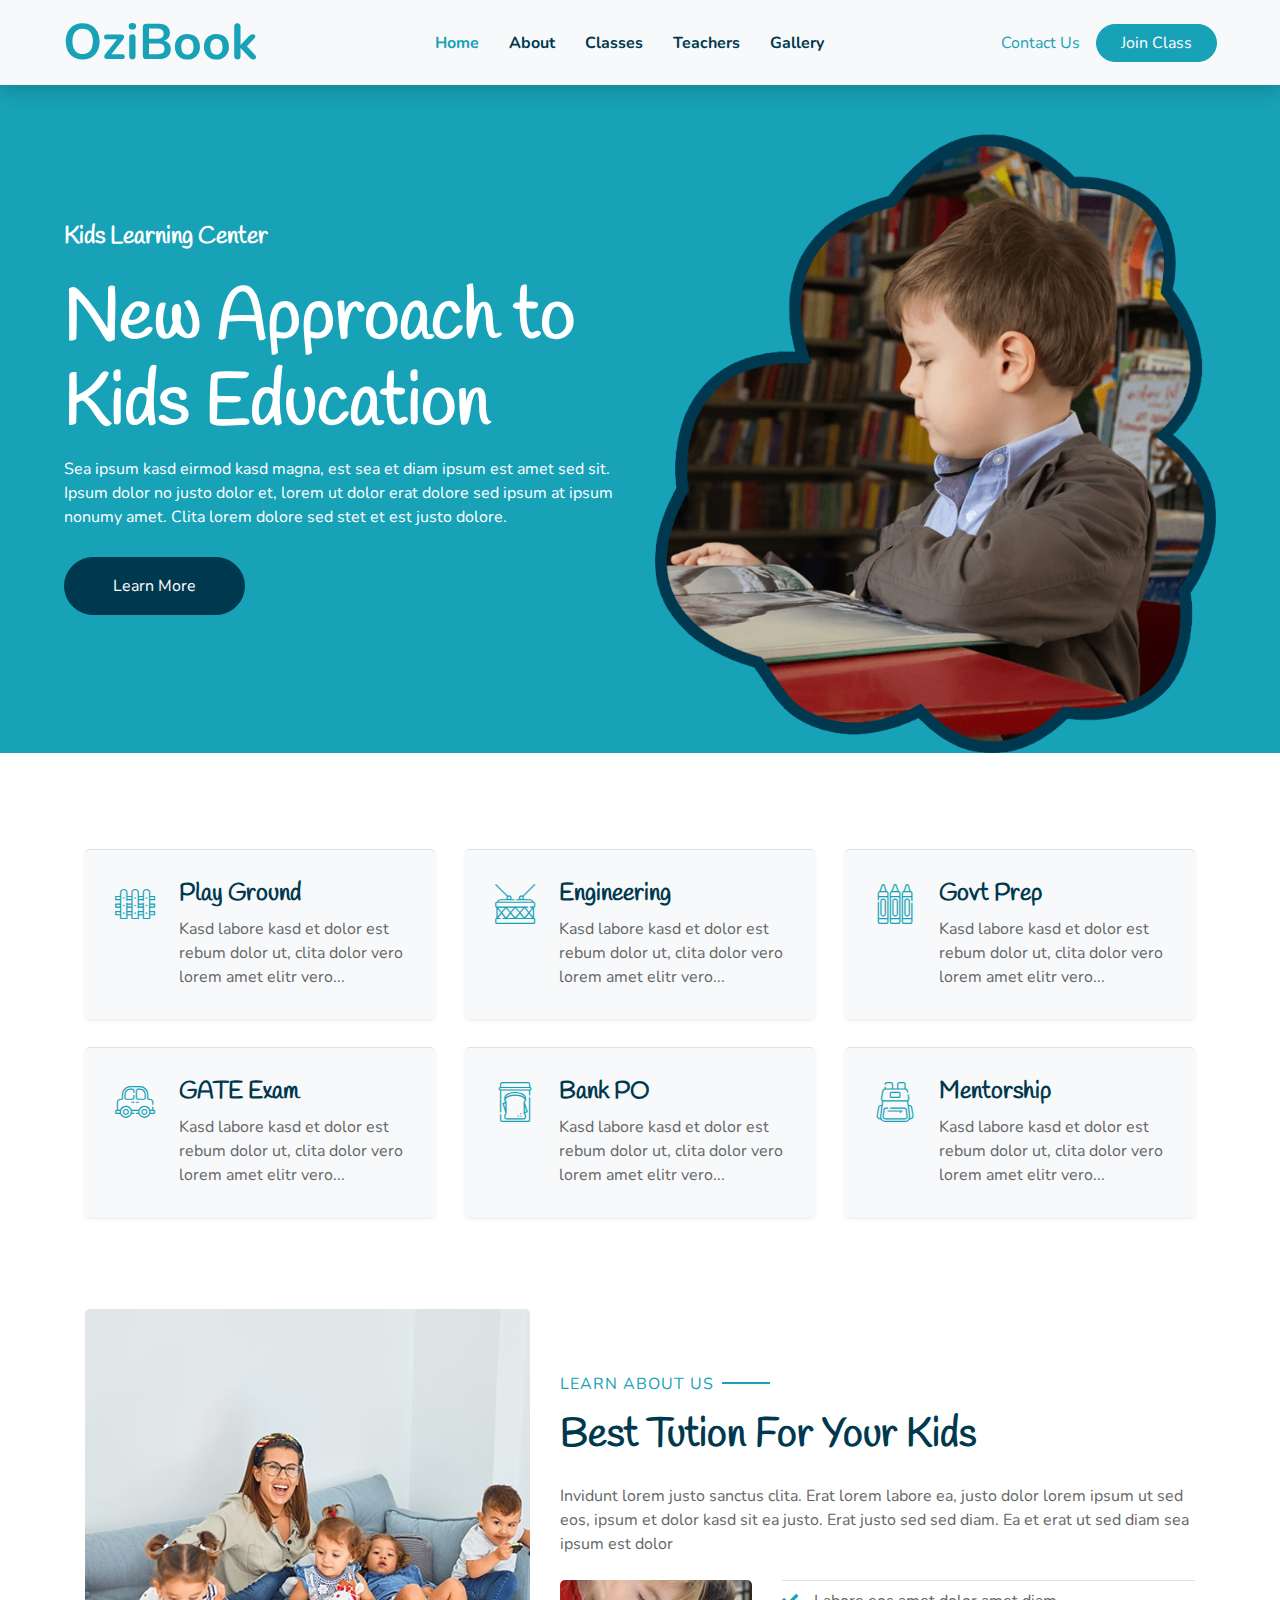
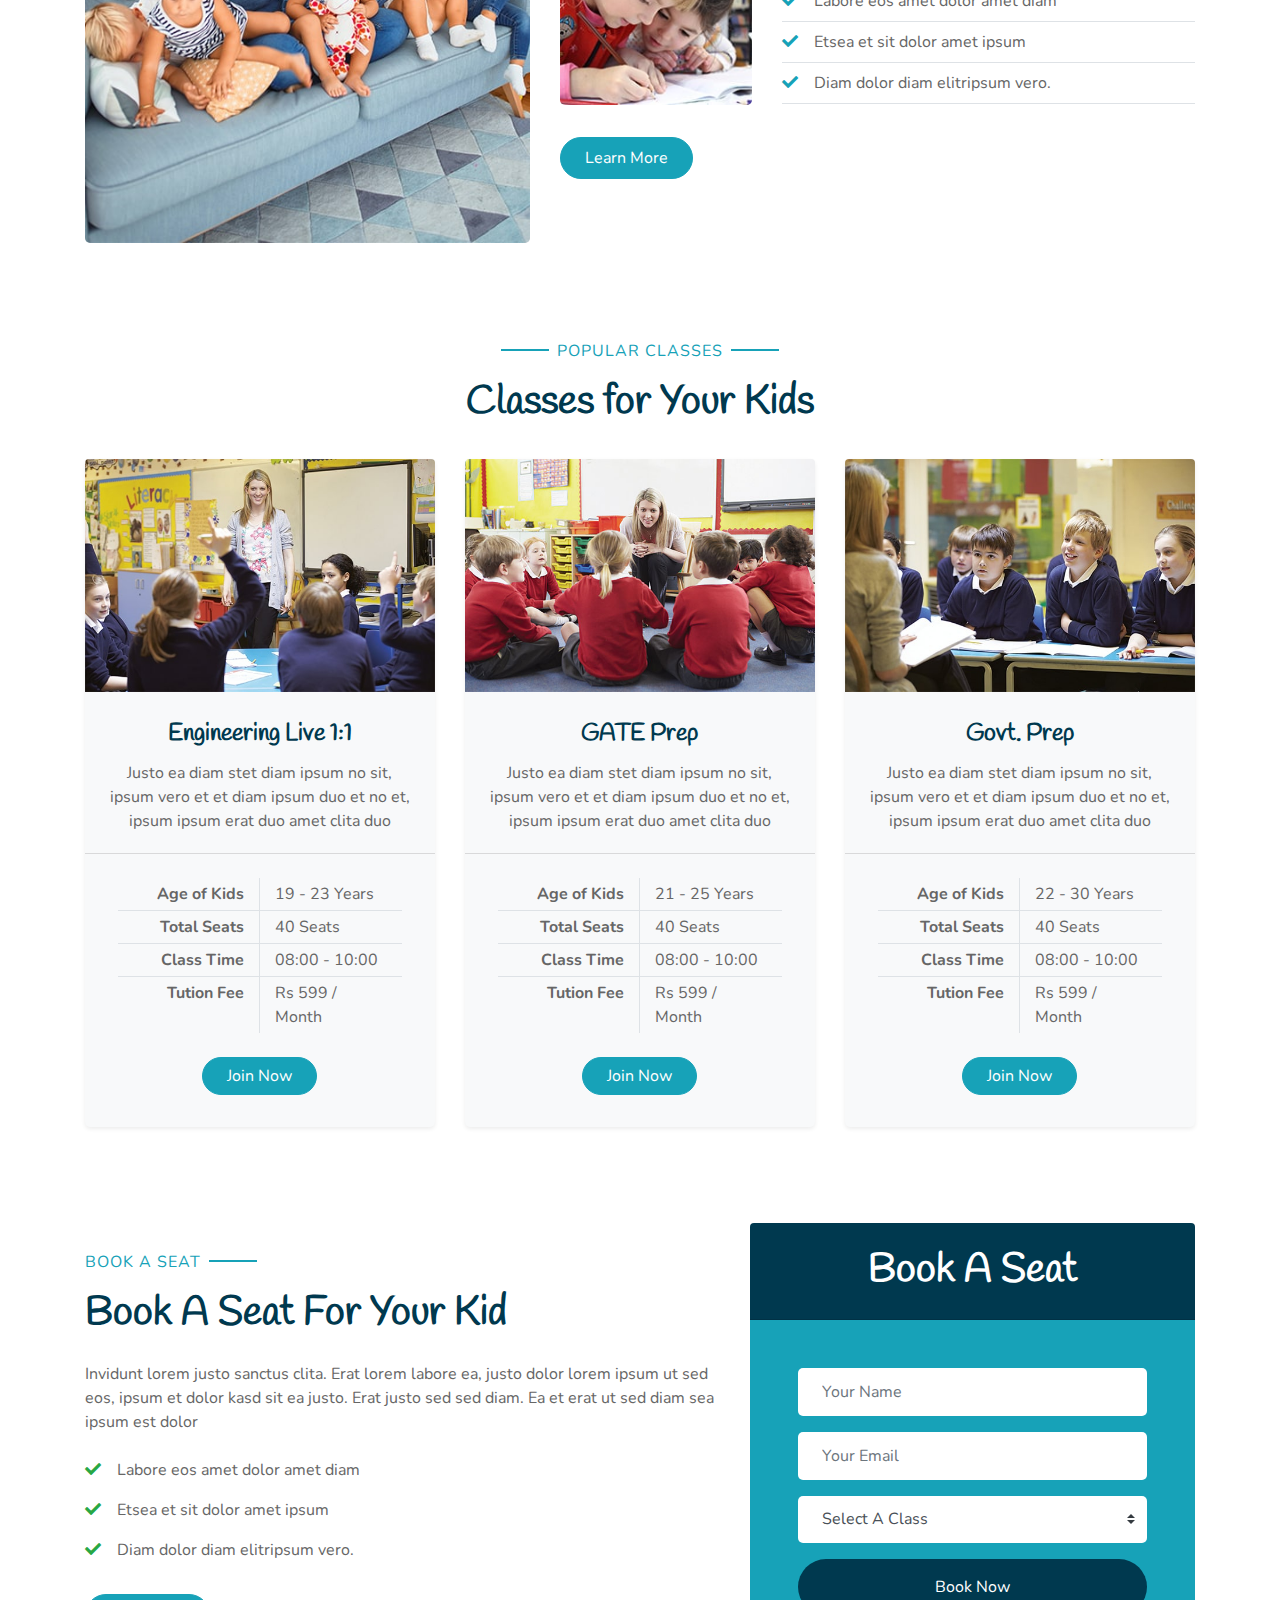
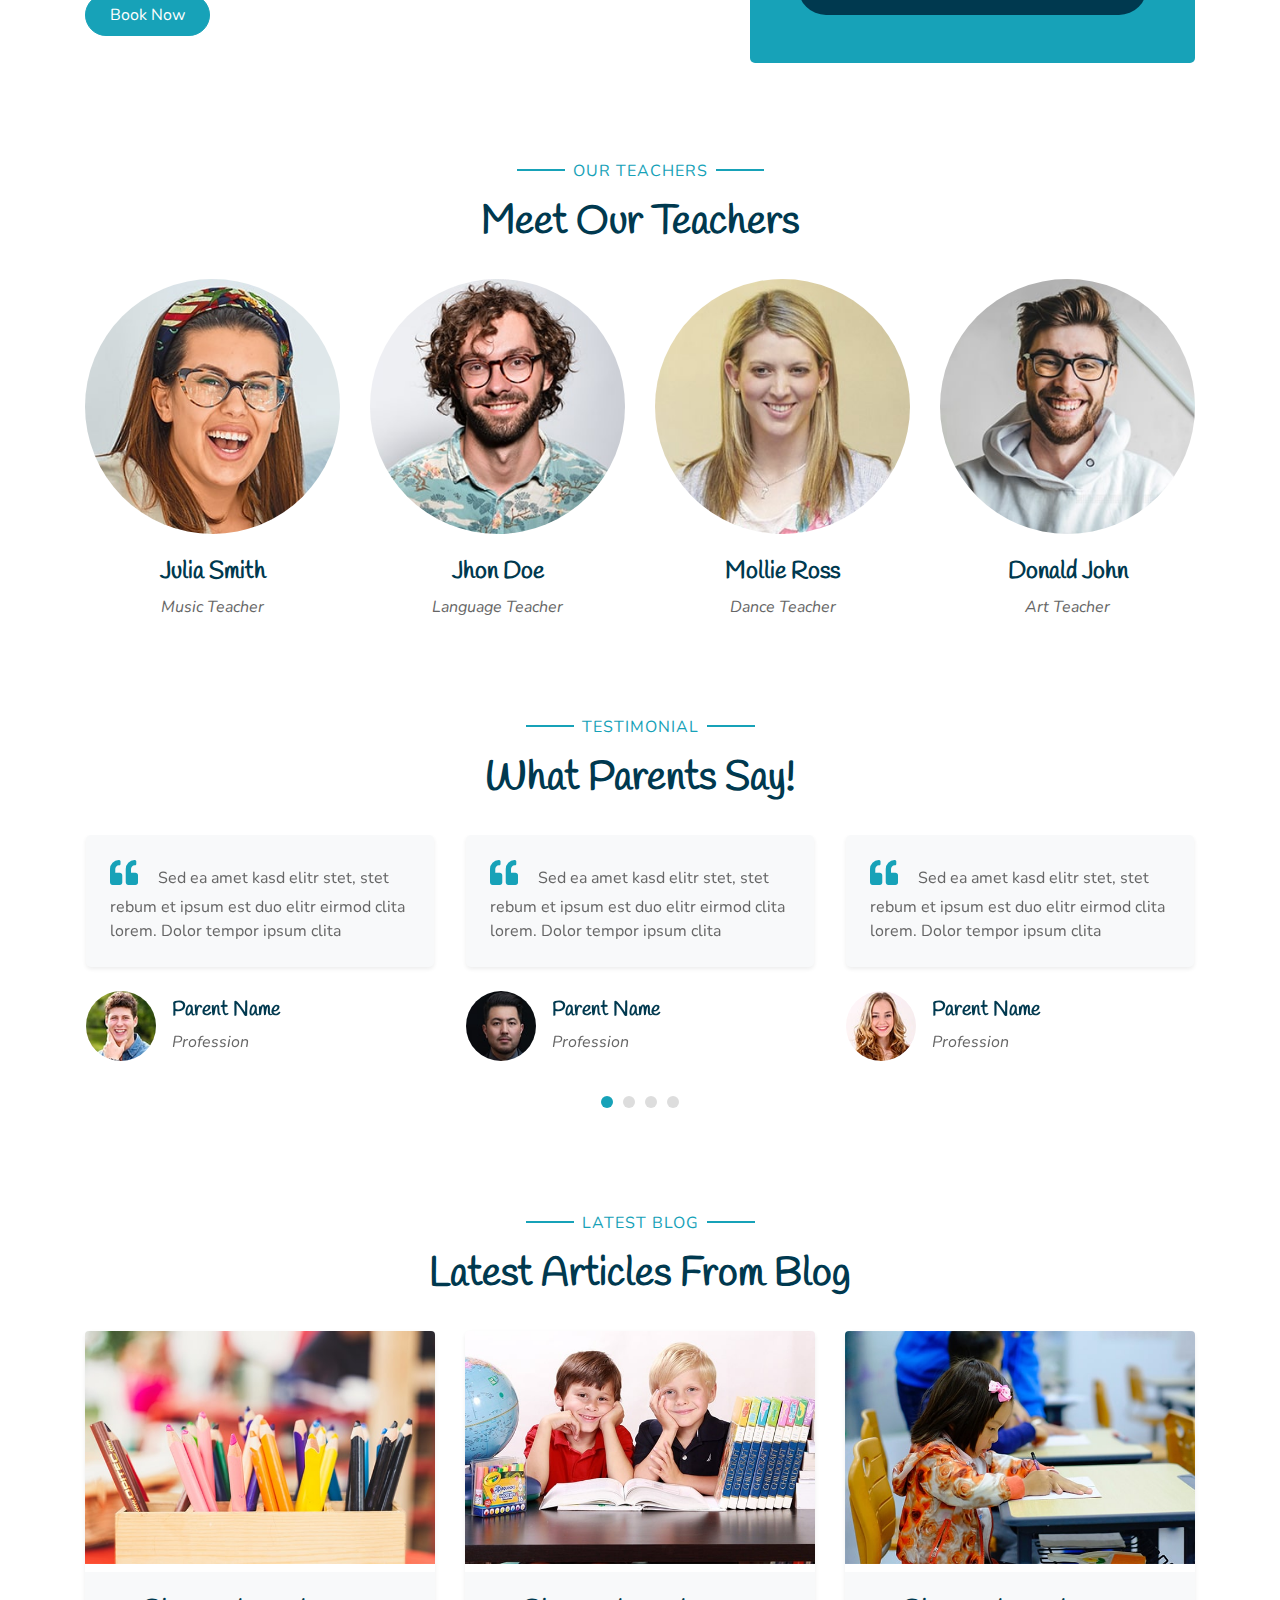
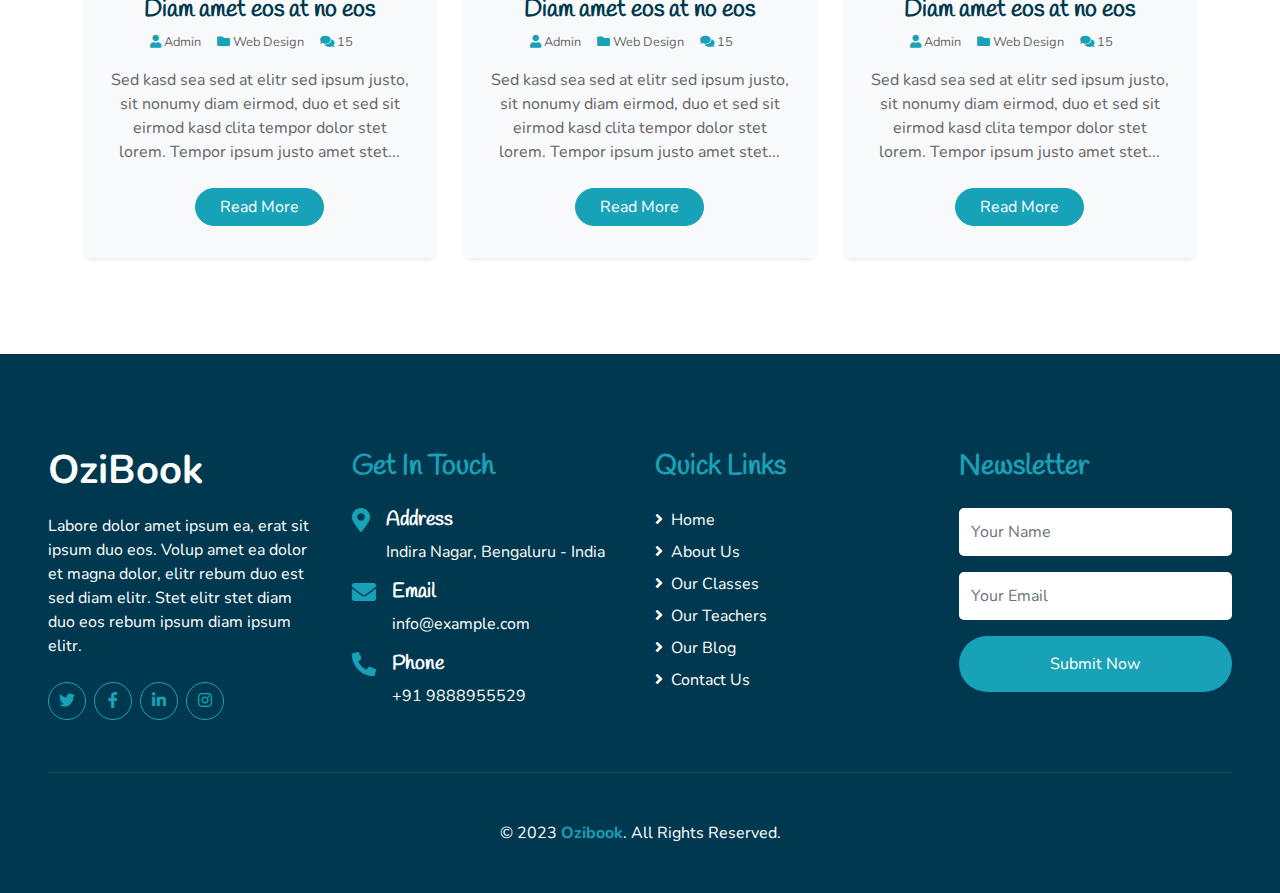
==== index.html @ c16956a4 "Initial commit" ====
<!DOCTYPE html>
<html lang="en">

<head>
    <meta charset="utf-8">
    <title>OziBook - Live 1:1 Classes</title>
    <meta content="width=device-width, initial-scale=1.0" name="viewport">
    <meta content="Free HTML Templates" name="keywords">
    <meta content="Free HTML Templates" name="description">

    <!-- Favicon -->
    <link href="img/favicon.ico" rel="icon">

    <!-- Google Web Fonts -->
    <link rel="preconnect" href="https://fonts.gstatic.com">
    <link href="https://fonts.googleapis.com/css2?family=Handlee&family=Nunito&display=swap" rel="stylesheet">

    <!-- Font Awesome -->
    <link href="https://cdnjs.cloudflare.com/ajax/libs/font-awesome/5.10.0/css/all.min.css" rel="stylesheet">

    <!-- Flaticon Font -->
    <link href="lib/flaticon/font/flaticon.css" rel="stylesheet">

    <!-- Libraries Stylesheet -->
    <link href="lib/owlcarousel/assets/owl.carousel.min.css" rel="stylesheet">
    <link href="lib/lightbox/css/lightbox.min.css" rel="stylesheet">

    <!-- Customized Bootstrap Stylesheet -->
    <link href="css/style.css" rel="stylesheet">
</head>

<body>
    <!-- Navbar Start -->
    <div class="container-fluid bg-light position-relative shadow">
        <nav class="navbar navbar-expand-lg bg-light navbar-light py-3 py-lg-0 px-0 px-lg-5">
            <a href="" class="navbar-brand font-weight-bold text-secondary" style="font-size: 50px;">
                <!-- <i class="flaticon-043-teddy-bear"></i> -->
                <span class="text-primary">OziBook</span>
            </a>
            <button type="button" class="navbar-toggler" data-toggle="collapse" data-target="#navbarCollapse">
                <span class="navbar-toggler-icon"></span>
            </button>
            <div class="collapse navbar-collapse justify-content-between" id="navbarCollapse">
                <div class="navbar-nav font-weight-bold mx-auto py-0">
                    <a href="index.html" class="nav-item nav-link active">Home</a>
                    <a href="about.html" class="nav-item nav-link">About</a>
                    <a href="class.html" class="nav-item nav-link">Classes</a>
                    <a href="team.html" class="nav-item nav-link">Teachers</a>
                    <a href="gallery.html" class="nav-item nav-link">Gallery</a>
                    <!-- <div class="nav-item dropdown">
                        <a href="#" class="nav-link dropdown-toggle" data-toggle="dropdown">Pages</a>
                        <div class="dropdown-menu rounded-0 m-0">
                            <a href="blog.html" class="dropdown-item">Blog Grid</a>
                            <a href="single.html" class="dropdown-item">Blog Detail</a>
                        </div> -->
                    </div>
                    <a href="contact.html" class="nav-item nav-link">Contact Us</a>
                </div>
                <a href="" class="btn btn-primary px-4">Join Class</a>
            </div>
        </nav>
    </div>
    <!-- Navbar End -->


    <!-- Header Start -->
    <div class="container-fluid bg-primary px-0 px-md-5 mb-5">
        <div class="row align-items-center px-3">
            <div class="col-lg-6 text-center text-lg-left">
                <h4 class="text-white mb-4 mt-5 mt-lg-0">Kids Learning Center</h4>
                <h1 class="display-3 font-weight-bold text-white">New Approach to Kids Education</h1>
                <p class="text-white mb-4">Sea ipsum kasd eirmod kasd magna, est sea et diam ipsum est amet sed sit.
                    Ipsum dolor no justo dolor et, lorem ut dolor erat dolore sed ipsum at ipsum nonumy amet. Clita
                    lorem dolore sed stet et est justo dolore.</p>
                <a href="" class="btn btn-secondary mt-1 py-3 px-5">Learn More</a>
            </div>
            <div class="col-lg-6 text-center text-lg-right">
                <img class="img-fluid mt-5" src="img/header.png" alt="">
            </div>
        </div>
    </div>
    <!-- Header End -->


    <!-- Facilities Start -->
    <div class="container-fluid pt-5">
        <div class="container pb-3">
            <div class="row">
                <div class="col-lg-4 col-md-6 pb-1">
                    <div class="d-flex bg-light shadow-sm border-top rounded mb-4" style="padding: 30px;">
                        <i class="flaticon-050-fence h1 font-weight-normal text-primary mb-3"></i>
                        <div class="pl-4">
                            <h4>Play Ground</h4>
                            <p class="m-0">Kasd labore kasd et dolor est rebum dolor ut, clita dolor vero lorem amet elitr vero...</p>
                        </div>
                    </div>
                </div>
                <div class="col-lg-4 col-md-6 pb-1">
                    <div class="d-flex bg-light shadow-sm border-top rounded mb-4" style="padding: 30px;">
                        <i class="flaticon-022-drum h1 font-weight-normal text-primary mb-3"></i>
                        <div class="pl-4">
                            <h4>Engineering</h4>
                            <p class="m-0">Kasd labore kasd et dolor est rebum dolor ut, clita dolor vero lorem amet elitr vero...</p>
                        </div>
                    </div>
                </div>
                <div class="col-lg-4 col-md-6 pb-1">
                    <div class="d-flex bg-light shadow-sm border-top rounded mb-4" style="padding: 30px;">
                        <i class="flaticon-030-crayons h1 font-weight-normal text-primary mb-3"></i>
                        <div class="pl-4">
                            <h4>Govt Prep</h4>
                            <p class="m-0">Kasd labore kasd et dolor est rebum dolor ut, clita dolor vero lorem amet elitr vero...</p>
                        </div>
                    </div>
                </div>
                <div class="col-lg-4 col-md-6 pb-1">
                    <div class="d-flex bg-light shadow-sm border-top rounded mb-4" style="padding: 30px;">
                        <i class="flaticon-017-toy-car h1 font-weight-normal text-primary mb-3"></i>
                        <div class="pl-4">
                            <h4>GATE Exam</h4>
                            <p class="m-0">Kasd labore kasd et dolor est rebum dolor ut, clita dolor vero lorem amet elitr vero...</p>
                        </div>
                    </div>
                </div>
                <div class="col-lg-4 col-md-6 pb-1">
                    <div class="d-flex bg-light shadow-sm border-top rounded mb-4" style="padding: 30px;">
                        <i class="flaticon-025-sandwich h1 font-weight-normal text-primary mb-3"></i>
                        <div class="pl-4">
                            <h4>Bank PO </h4>
                            <p class="m-0">Kasd labore kasd et dolor est rebum dolor ut, clita dolor vero lorem amet elitr vero...</p>
                        </div>
                    </div>
                </div>
                <div class="col-lg-4 col-md-6 pb-1">
                    <div class="d-flex bg-light shadow-sm border-top rounded mb-4" style="padding: 30px;">
                        <i class="flaticon-047-backpack h1 font-weight-normal text-primary mb-3"></i>
                        <div class="pl-4">
                            <h4>Mentorship</h4>
                            <p class="m-0">Kasd labore kasd et dolor est rebum dolor ut, clita dolor vero lorem amet elitr vero...</p>
                        </div>
                    </div>
                </div>
            </div>
        </div>
    </div>
    <!-- Facilities Start -->


    <!-- About Start -->
    <div class="container-fluid py-5">
        <div class="container">
            <div class="row align-items-center">
                <div class="col-lg-5">
                    <img class="img-fluid rounded mb-5 mb-lg-0" src="img/about-1.jpg" alt="">
                </div>
                <div class="col-lg-7">
                    <p class="section-title pr-5"><span class="pr-2">Learn About Us</span></p>
                    <h1 class="mb-4">Best Tution For Your Kids</h1>
                    <p>Invidunt lorem justo sanctus clita. Erat lorem labore ea, justo dolor lorem ipsum ut sed eos,
                        ipsum et dolor kasd sit ea justo. Erat justo sed sed diam. Ea et erat ut sed diam sea ipsum est
                        dolor</p>
                    <div class="row pt-2 pb-4">
                        <div class="col-6 col-md-4">
                            <img class="img-fluid rounded" src="img/about-2.jpg" alt="">
                        </div>
                        <div class="col-6 col-md-8">
                            <ul class="list-inline m-0">
                                <li class="py-2 border-top border-bottom"><i class="fa fa-check text-primary mr-3"></i>Labore eos amet dolor amet diam</li>
                                <li class="py-2 border-bottom"><i class="fa fa-check text-primary mr-3"></i>Etsea et sit dolor amet ipsum</li>
                                <li class="py-2 border-bottom"><i class="fa fa-check text-primary mr-3"></i>Diam dolor diam elitripsum vero.</li>
                            </ul>
                        </div>
                    </div>
                    <a href="" class="btn btn-primary mt-2 py-2 px-4">Learn More</a>
                </div>
            </div>
        </div>
    </div>
    <!-- About End -->


    <!-- Class Start -->
    <div class="container-fluid pt-5">
        <div class="container">
            <div class="text-center pb-2">
                <p class="section-title px-5"><span class="px-2">Popular Classes</span></p>
                <h1 class="mb-4">Classes for Your Kids</h1>
            </div>
            <div class="row">
                <div class="col-lg-4 mb-5">
                    <div class="card border-0 bg-light shadow-sm pb-2">
                        <img class="card-img-top mb-2" src="img/class-1.jpg" alt="">
                        <div class="card-body text-center">
                            <h4 class="card-title">Engineering Live 1:1</h4>
                            <p class="card-text">Justo ea diam stet diam ipsum no sit, ipsum vero et et diam ipsum duo et no et, ipsum ipsum erat duo amet clita duo</p>
                        </div>
                        <div class="card-footer bg-transparent py-4 px-5">
                            <div class="row border-bottom">
                                <div class="col-6 py-1 text-right border-right"><strong>Age of Kids</strong></div>
                                <div class="col-6 py-1">19 - 23 Years</div>
                            </div>
                            <div class="row border-bottom">
                                <div class="col-6 py-1 text-right border-right"><strong>Total Seats</strong></div>
                                <div class="col-6 py-1">40 Seats</div>
                            </div>
                            <div class="row border-bottom">
                                <div class="col-6 py-1 text-right border-right"><strong>Class Time</strong></div>
                                <div class="col-6 py-1">08:00 - 10:00</div>
                            </div>
                            <div class="row">
                                <div class="col-6 py-1 text-right border-right"><strong>Tution Fee</strong></div>
                                <div class="col-6 py-1">Rs 599 / Month</div>
                            </div>
                        </div>
                        <a href="" class="btn btn-primary px-4 mx-auto mb-4">Join Now</a>
                    </div>
                </div>
                <div class="col-lg-4 mb-5">
                    <div class="card border-0 bg-light shadow-sm pb-2">
                        <img class="card-img-top mb-2" src="img/class-2.jpg" alt="">
                        <div class="card-body text-center">
                            <h4 class="card-title">GATE Prep</h4>
                            <p class="card-text">Justo ea diam stet diam ipsum no sit, ipsum vero et et diam ipsum duo et no et, ipsum ipsum erat duo amet clita duo</p>
                        </div>
                        <div class="card-footer bg-transparent py-4 px-5">
                            <div class="row border-bottom">
                                <div class="col-6 py-1 text-right border-right"><strong>Age of Kids</strong></div>
                                <div class="col-6 py-1">21 - 25 Years</div>
                            </div>
                            <div class="row border-bottom">
                                <div class="col-6 py-1 text-right border-right"><strong>Total Seats</strong></div>
                                <div class="col-6 py-1">40 Seats</div>
                            </div>
                            <div class="row border-bottom">
                                <div class="col-6 py-1 text-right border-right"><strong>Class Time</strong></div>
                                <div class="col-6 py-1">08:00 - 10:00</div>
                            </div>
                            <div class="row">
                                <div class="col-6 py-1 text-right border-right"><strong>Tution Fee</strong></div>
                                <div class="col-6 py-1">Rs 599 / Month</div>
                            </div>
                        </div>
                        <a href="" class="btn btn-primary px-4 mx-auto mb-4">Join Now</a>
                    </div>
                </div>
                <div class="col-lg-4 mb-5">
                    <div class="card border-0 bg-light shadow-sm pb-2">
                        <img class="card-img-top mb-2" src="img/class-3.jpg" alt="">
                        <div class="card-body text-center">
                            <h4 class="card-title">Govt. Prep</h4>
                            <p class="card-text">Justo ea diam stet diam ipsum no sit, ipsum vero et et diam ipsum duo et no et, ipsum ipsum erat duo amet clita duo</p>
                        </div>
                        <div class="card-footer bg-transparent py-4 px-5">
                            <div class="row border-bottom">
                                <div class="col-6 py-1 text-right border-right"><strong>Age of Kids</strong></div>
                                <div class="col-6 py-1">22 - 30 Years</div>
                            </div>
                            <div class="row border-bottom">
                                <div class="col-6 py-1 text-right border-right"><strong>Total Seats</strong></div>
                                <div class="col-6 py-1">40 Seats</div>
                            </div>
                            <div class="row border-bottom">
                                <div class="col-6 py-1 text-right border-right"><strong>Class Time</strong></div>
                                <div class="col-6 py-1">08:00 - 10:00</div>
                            </div>
                            <div class="row">
                                <div class="col-6 py-1 text-right border-right"><strong>Tution Fee</strong></div>
                                <div class="col-6 py-1">Rs 599 / Month</div>
                            </div>
                        </div>
                        <a href="" class="btn btn-primary px-4 mx-auto mb-4">Join Now</a>
                    </div>
                </div>
            </div>
        </div>
    </div>
    <!-- Class End -->


    <!-- Registration Start -->
    <div class="container-fluid py-5">
        <div class="container">
            <div class="row align-items-center">
                <div class="col-lg-7 mb-5 mb-lg-0">
                    <p class="section-title pr-5"><span class="pr-2">Book A Seat</span></p>
                    <h1 class="mb-4">Book A Seat For Your Kid</h1>
                    <p>Invidunt lorem justo sanctus clita. Erat lorem labore ea, justo dolor lorem ipsum ut sed eos,
                        ipsum et dolor kasd sit ea justo. Erat justo sed sed diam. Ea et erat ut sed diam sea ipsum est
                        dolor</p>
                    <ul class="list-inline m-0">
                        <li class="py-2"><i class="fa fa-check text-success mr-3"></i>Labore eos amet dolor amet diam</li>
                        <li class="py-2"><i class="fa fa-check text-success mr-3"></i>Etsea et sit dolor amet ipsum</li>
                        <li class="py-2"><i class="fa fa-check text-success mr-3"></i>Diam dolor diam elitripsum vero.</li>
                    </ul>
                    <a href="" class="btn btn-primary mt-4 py-2 px-4">Book Now</a>
                </div>
                <div class="col-lg-5">
                    <div class="card border-0">
                        <div class="card-header bg-secondary text-center p-4">
                            <h1 class="text-white m-0">Book A Seat</h1>
                        </div>
                        <div class="card-body rounded-bottom bg-primary p-5">
                            <form>
                                <div class="form-group">
                                    <input type="text" class="form-control border-0 p-4" placeholder="Your Name" required="required" />
                                </div>
                                <div class="form-group">
                                    <input type="email" class="form-control border-0 p-4" placeholder="Your Email" required="required" />
                                </div>
                                <div class="form-group">
                                    <select class="custom-select border-0 px-4" style="height: 47px;">
                                        <option selected>Select A Class</option>
                                        <option value="1">Class 1</option>
                                        <option value="2">Class 1</option>
                                        <option value="3">Class 1</option>
                                    </select>
                                </div>
                                <div>
                                    <button class="btn btn-secondary btn-block border-0 py-3" type="submit">Book Now</button>
                                </div>
                            </form>
                        </div>
                    </div>
                </div>
            </div>
        </div>
    </div>
    <!-- Registration End -->


    <!-- Team Start -->
    <div class="container-fluid pt-5">
        <div class="container">
            <div class="text-center pb-2">
                <p class="section-title px-5"><span class="px-2">Our Teachers</span></p>
                <h1 class="mb-4">Meet Our Teachers</h1>
            </div>
            <div class="row">
                <div class="col-md-6 col-lg-3 text-center team mb-5">
                    <div class="position-relative overflow-hidden mb-4" style="border-radius: 100%;">
                        <img class="img-fluid w-100" src="img/team-1.jpg" alt="" >
                        <div
                            class="team-social d-flex align-items-center justify-content-center w-100 h-100 position-absolute">
                            <a class="btn btn-outline-light text-center mr-2 px-0" style="width: 38px; height: 38px;"
                                href="#"><i class="fab fa-twitter"></i></a>
                            <a class="btn btn-outline-light text-center mr-2 px-0" style="width: 38px; height: 38px;"
                                href="#"><i class="fab fa-facebook-f"></i></a>
                            <a class="btn btn-outline-light text-center px-0" style="width: 38px; height: 38px;"
                                href="#"><i class="fab fa-linkedin-in"></i></a>
                        </div>
                    </div>
                    <h4>Julia Smith</h4>
                    <i>Music Teacher</i>
                </div>
                <div class="col-md-6 col-lg-3 text-center team mb-5">
                    <div class="position-relative overflow-hidden mb-4" style="border-radius: 100%;">
                        <img class="img-fluid w-100" src="img/team-2.jpg" alt="" >
                        <div
                            class="team-social d-flex align-items-center justify-content-center w-100 h-100 position-absolute">
                            <a class="btn btn-outline-light text-center mr-2 px-0" style="width: 38px; height: 38px;"
                                href="#"><i class="fab fa-twitter"></i></a>
                            <a class="btn btn-outline-light text-center mr-2 px-0" style="width: 38px; height: 38px;"
                                href="#"><i class="fab fa-facebook-f"></i></a>
                            <a class="btn btn-outline-light text-center px-0" style="width: 38px; height: 38px;"
                                href="#"><i class="fab fa-linkedin-in"></i></a>
                        </div>
                    </div>
                    <h4>Jhon Doe</h4>
                    <i>Language Teacher</i>
                </div>
                <div class="col-md-6 col-lg-3 text-center team mb-5">
                    <div class="position-relative overflow-hidden mb-4" style="border-radius: 100%;">
                        <img class="img-fluid w-100" src="img/team-3.jpg" alt="" >
                        <div
                            class="team-social d-flex align-items-center justify-content-center w-100 h-100 position-absolute">
                            <a class="btn btn-outline-light text-center mr-2 px-0" style="width: 38px; height: 38px;"
                                href="#"><i class="fab fa-twitter"></i></a>
                            <a class="btn btn-outline-light text-center mr-2 px-0" style="width: 38px; height: 38px;"
                                href="#"><i class="fab fa-facebook-f"></i></a>
                            <a class="btn btn-outline-light text-center px-0" style="width: 38px; height: 38px;"
                                href="#"><i class="fab fa-linkedin-in"></i></a>
                        </div>
                    </div>
                    <h4>Mollie Ross</h4>
                    <i>Dance Teacher</i>
                </div>
                <div class="col-md-6 col-lg-3 text-center team mb-5">
                    <div class="position-relative overflow-hidden mb-4" style="border-radius: 100%;">
                        <img class="img-fluid w-100" src="img/team-4.jpg" alt="" >
                        <div
                            class="team-social d-flex align-items-center justify-content-center w-100 h-100 position-absolute">
                            <a class="btn btn-outline-light text-center mr-2 px-0" style="width: 38px; height: 38px;"
                                href="#"><i class="fab fa-twitter"></i></a>
                            <a class="btn btn-outline-light text-center mr-2 px-0" style="width: 38px; height: 38px;"
                                href="#"><i class="fab fa-facebook-f"></i></a>
                            <a class="btn btn-outline-light text-center px-0" style="width: 38px; height: 38px;"
                                href="#"><i class="fab fa-linkedin-in"></i></a>
                        </div>
                    </div>
                    <h4>Donald John</h4>
                    <i>Art Teacher</i>
                </div>
            </div>
        </div>
    </div>
    <!-- Team End -->


    <!-- Testimonial Start -->
    <div class="container-fluid py-5">
        <div class="container p-0">
            <div class="text-center pb-2">
                <p class="section-title px-5"><span class="px-2">Testimonial</span></p>
                <h1 class="mb-4">What Parents Say!</h1>
            </div>
            <div class="owl-carousel testimonial-carousel">
                <div class="testimonial-item px-3">
                    <div class="bg-light shadow-sm rounded mb-4 p-4">
                        <h3 class="fas fa-quote-left text-primary mr-3"></h3>
                        Sed ea amet kasd elitr stet, stet rebum et ipsum est duo elitr eirmod clita lorem. Dolor tempor ipsum clita
                    </div>
                    <div class="d-flex align-items-center">
                        <img class="rounded-circle" src="img/testimonial-1.jpg" style="width: 70px; height: 70px;" alt="Image">
                        <div class="pl-3">
                            <h5>Parent Name</h5>
                            <i>Profession</i>
                        </div>
                    </div>
                </div>
                <div class="testimonial-item px-3">
                    <div class="bg-light shadow-sm rounded mb-4 p-4">
                        <h3 class="fas fa-quote-left text-primary mr-3"></h3>
                        Sed ea amet kasd elitr stet, stet rebum et ipsum est duo elitr eirmod clita lorem. Dolor tempor ipsum clita
                    </div>
                    <div class="d-flex align-items-center">
                        <img class="rounded-circle" src="img/testimonial-2.jpg" style="width: 70px; height: 70px;" alt="Image">
                        <div class="pl-3">
                            <h5>Parent Name</h5>
                            <i>Profession</i>
                        </div>
                    </div>
                </div>
                <div class="testimonial-item px-3">
                    <div class="bg-light shadow-sm rounded mb-4 p-4">
                        <h3 class="fas fa-quote-left text-primary mr-3"></h3>
                        Sed ea amet kasd elitr stet, stet rebum et ipsum est duo elitr eirmod clita lorem. Dolor tempor ipsum clita
                    </div>
                    <div class="d-flex align-items-center">
                        <img class="rounded-circle" src="img/testimonial-3.jpg" style="width: 70px; height: 70px;" alt="Image">
                        <div class="pl-3">
                            <h5>Parent Name</h5>
                            <i>Profession</i>
                        </div>
                    </div>
                </div>
                <div class="testimonial-item px-3">
                    <div class="bg-light shadow-sm rounded mb-4 p-4">
                        <h3 class="fas fa-quote-left text-primary mr-3"></h3>
                        Sed ea amet kasd elitr stet, stet rebum et ipsum est duo elitr eirmod clita lorem. Dolor tempor ipsum clita
                    </div>
                    <div class="d-flex align-items-center">
                        <img class="rounded-circle" src="img/testimonial-4.jpg" style="width: 70px; height: 70px;" alt="Image">
                        <div class="pl-3">
                            <h5>Parent Name</h5>
                            <i>Profession</i>
                        </div>
                    </div>
                </div>
            </div>
        </div>
    </div>
    <!-- Testimonial End -->


    <!-- Blog Start -->
    <div class="container-fluid pt-5">
        <div class="container">
            <div class="text-center pb-2">
                <p class="section-title px-5"><span class="px-2">Latest Blog</span></p>
                <h1 class="mb-4">Latest Articles From Blog</h1>
            </div>
            <div class="row pb-3">
                <div class="col-lg-4 mb-4">
                    <div class="card border-0 shadow-sm mb-2">
                        <img class="card-img-top mb-2" src="img/blog-1.jpg" alt="">
                        <div class="card-body bg-light text-center p-4">
                            <h4 class="">Diam amet eos at no eos</h4>
                            <div class="d-flex justify-content-center mb-3">
                                <small class="mr-3"><i class="fa fa-user text-primary"></i> Admin</small>
                                <small class="mr-3"><i class="fa fa-folder text-primary"></i> Web Design</small>
                                <small class="mr-3"><i class="fa fa-comments text-primary"></i> 15</small>
                            </div>
                            <p>Sed kasd sea sed at elitr sed ipsum justo, sit nonumy diam eirmod, duo et sed sit eirmod kasd clita tempor dolor stet lorem. Tempor ipsum justo amet stet...</p>
                            <a href="" class="btn btn-primary px-4 mx-auto my-2">Read More</a>
                        </div>
                    </div>
                </div>
                <div class="col-lg-4 mb-4">
                    <div class="card border-0 shadow-sm mb-2">
                        <img class="card-img-top mb-2" src="img/blog-2.jpg" alt="">
                        <div class="card-body bg-light text-center p-4">
                            <h4 class="">Diam amet eos at no eos</h4>
                            <div class="d-flex justify-content-center mb-3">
                                <small class="mr-3"><i class="fa fa-user text-primary"></i> Admin</small>
                                <small class="mr-3"><i class="fa fa-folder text-primary"></i> Web Design</small>
                                <small class="mr-3"><i class="fa fa-comments text-primary"></i> 15</small>
                            </div>
                            <p>Sed kasd sea sed at elitr sed ipsum justo, sit nonumy diam eirmod, duo et sed sit eirmod kasd clita tempor dolor stet lorem. Tempor ipsum justo amet stet...</p>
                            <a href="" class="btn btn-primary px-4 mx-auto my-2">Read More</a>
                        </div>
                    </div>
                </div>
                <div class="col-lg-4 mb-4">
                    <div class="card border-0 shadow-sm mb-2">
                        <img class="card-img-top mb-2" src="img/blog-3.jpg" alt="">
                        <div class="card-body bg-light text-center p-4">
                            <h4 class="">Diam amet eos at no eos</h4>
                            <div class="d-flex justify-content-center mb-3">
                                <small class="mr-3"><i class="fa fa-user text-primary"></i> Admin</small>
                                <small class="mr-3"><i class="fa fa-folder text-primary"></i> Web Design</small>
                                <small class="mr-3"><i class="fa fa-comments text-primary"></i> 15</small>
                            </div>
                            <p>Sed kasd sea sed at elitr sed ipsum justo, sit nonumy diam eirmod, duo et sed sit eirmod kasd clita tempor dolor stet lorem. Tempor ipsum justo amet stet...</p>
                            <a href="" class="btn btn-primary px-4 mx-auto my-2">Read More</a>
                        </div>
                    </div>
                </div>
            </div>
        </div>
    </div>
    <!-- Blog End -->


    <!-- Footer Start -->
    <div class="container-fluid bg-secondary text-white mt-5 py-5 px-sm-3 px-md-5">
        <div class="row pt-5">
            <div class="col-lg-3 col-md-6 mb-5">
                <a href="" class="navbar-brand font-weight-bold text-primary m-0 mb-4 p-0" style="font-size: 40px; line-height: 40px;">
                    <!-- <i class="flaticon-043-teddy-bear"></i> -->
                    <span class="text-white">OziBook</span>
                </a>
                <p>Labore dolor amet ipsum ea, erat sit ipsum duo eos. Volup amet ea dolor et magna dolor, elitr rebum duo est sed diam elitr. Stet elitr stet diam duo eos rebum ipsum diam ipsum elitr.</p>
                <div class="d-flex justify-content-start mt-4">
                    <a class="btn btn-outline-primary rounded-circle text-center mr-2 px-0"
                        style="width: 38px; height: 38px;" href="#"><i class="fab fa-twitter"></i></a>
                    <a class="btn btn-outline-primary rounded-circle text-center mr-2 px-0"
                        style="width: 38px; height: 38px;" href="#"><i class="fab fa-facebook-f"></i></a>
                    <a class="btn btn-outline-primary rounded-circle text-center mr-2 px-0"
                        style="width: 38px; height: 38px;" href="#"><i class="fab fa-linkedin-in"></i></a>
                    <a class="btn btn-outline-primary rounded-circle text-center mr-2 px-0"
                        style="width: 38px; height: 38px;" href="#"><i class="fab fa-instagram"></i></a>
                </div>
            </div>
            <div class="col-lg-3 col-md-6 mb-5">
                <h3 class="text-primary mb-4">Get In Touch</h3>
                <div class="d-flex">
                    <h4 class="fa fa-map-marker-alt text-primary"></h4>
                    <div class="pl-3">
                        <h5 class="text-white">Address</h5>
                        <p>Indira Nagar, Bengaluru - India</p>
                    </div>
                </div>
                <div class="d-flex">
                    <h4 class="fa fa-envelope text-primary"></h4>
                    <div class="pl-3">
                        <h5 class="text-white">Email</h5>
                        <p>info@example.com</p>
                    </div>
                </div>
                <div class="d-flex">
                    <h4 class="fa fa-phone-alt text-primary"></h4>
                    <div class="pl-3">
                        <h5 class="text-white">Phone</h5>
                        <p>+91 9888955529</p>
                    </div>
                </div>
            </div>
            <div class="col-lg-3 col-md-6 mb-5">
                <h3 class="text-primary mb-4">Quick Links</h3>
                <div class="d-flex flex-column justify-content-start">
                    <a class="text-white mb-2" href="#"><i class="fa fa-angle-right mr-2"></i>Home</a>
                    <a class="text-white mb-2" href="#"><i class="fa fa-angle-right mr-2"></i>About Us</a>
                    <a class="text-white mb-2" href="#"><i class="fa fa-angle-right mr-2"></i>Our Classes</a>
                    <a class="text-white mb-2" href="#"><i class="fa fa-angle-right mr-2"></i>Our Teachers</a>
                    <a class="text-white mb-2" href="#"><i class="fa fa-angle-right mr-2"></i>Our Blog</a>
                    <a class="text-white" href="#"><i class="fa fa-angle-right mr-2"></i>Contact Us</a>
                </div>
            </div>
            <div class="col-lg-3 col-md-6 mb-5">
                <h3 class="text-primary mb-4">Newsletter</h3>
                <form action="">
                    <div class="form-group">
                        <input type="text" class="form-control border-0 py-4" placeholder="Your Name" required="required" />
                    </div>
                    <div class="form-group">
                        <input type="email" class="form-control border-0 py-4" placeholder="Your Email"
                            required="required" />
                    </div>
                    <div>
                        <button class="btn btn-primary btn-block border-0 py-3" type="submit">Submit Now</button>
                    </div>
                </form>
            </div>
        </div>
        <div class="container-fluid pt-5" style="border-top: 1px solid rgba(23, 162, 184, .2);;">
            <p class="m-0 text-center text-white">
                &copy; 2023 <a class="text-primary font-weight-bold" href="#">Ozibook</a>. All Rights Reserved. 
                
            </p>
        </div>
    </div>
    <!-- Footer End -->


    <!-- Back to Top -->
    <a href="#" class="btn btn-primary p-3 back-to-top"><i class="fa fa-angle-double-up"></i></a>


    <!-- JavaScript Libraries -->
    <script src="https://code.jquery.com/jquery-3.4.1.min.js"></script>
    <script src="https://stackpath.bootstrapcdn.com/bootstrap/4.4.1/js/bootstrap.bundle.min.js"></script>
    <script src="lib/easing/easing.min.js"></script>
    <script src="lib/owlcarousel/owl.carousel.min.js"></script>
    <script src="lib/isotope/isotope.pkgd.min.js"></script>
    <script src="lib/lightbox/js/lightbox.min.js"></script>

    <!-- Contact Javascript File -->
    <script src="mail/jqBootstrapValidation.min.js"></script>
    <script src="mail/contact.js"></script>

    <!-- Template Javascript -->
    <script src="js/main.js"></script>
</body>

</html>
---- lib/flaticon/font/flaticon.css ----
@font-face {
  font-family: "Flaticon";
  src: url("./Flaticon.eot");
  src: url("./Flaticon.eot?#iefix") format("embedded-opentype"),
       url("./Flaticon.woff2") format("woff2"),
       url("./Flaticon.woff") format("woff"),
       url("./Flaticon.ttf") format("truetype"),
       url("./Flaticon.svg#Flaticon") format("svg");
  font-weight: normal;
  font-style: normal;
}

@media screen and (-webkit-min-device-pixel-ratio:0) {
  @font-face {
    font-family: "Flaticon";
    src: url("./Flaticon.svg#Flaticon") format("svg");
  }
}

[class^="flaticon-"]:before, [class*=" flaticon-"]:before,
[class^="flaticon-"]:after, [class*=" flaticon-"]:after {   
  font-family: Flaticon;
        font-size: 20px;
font-style: normal;
margin-left: 20px;
}

.flaticon-001-swing:before { content: "\f100"; }
.flaticon-002-bricks:before { content: "\f101"; }
.flaticon-003-feeding-bottle:before { content: "\f102"; }
.flaticon-004-balloons:before { content: "\f103"; }
.flaticon-005-marker:before { content: "\f104"; }
.flaticon-006-spinning-top:before { content: "\f105"; }
.flaticon-007-sandbox:before { content: "\f106"; }
.flaticon-008-tambourine:before { content: "\f107"; }
.flaticon-009-bib:before { content: "\f108"; }
.flaticon-010-slide:before { content: "\f109"; }
.flaticon-011-mat:before { content: "\f10a"; }
.flaticon-012-kite:before { content: "\f10b"; }
.flaticon-013-brush:before { content: "\f10c"; }
.flaticon-014-blackboard:before { content: "\f10d"; }
.flaticon-015-potty:before { content: "\f10e"; }
.flaticon-016-apple:before { content: "\f10f"; }
.flaticon-017-toy-car:before { content: "\f110"; }
.flaticon-018-ball:before { content: "\f111"; }
.flaticon-019-pencil:before { content: "\f112"; }
.flaticon-020-rattle:before { content: "\f113"; }
.flaticon-021-juice-box:before { content: "\f114"; }
.flaticon-022-drum:before { content: "\f115"; }
.flaticon-023-girl:before { content: "\f116"; }
.flaticon-024-shape-toy:before { content: "\f117"; }
.flaticon-025-sandwich:before { content: "\f118"; }
.flaticon-026-paper-boat:before { content: "\f119"; }
.flaticon-027-xylophone:before { content: "\f11a"; }
.flaticon-028-kindergarten:before { content: "\f11b"; }
.flaticon-029-clock:before { content: "\f11c"; }
.flaticon-030-crayons:before { content: "\f11d"; }
.flaticon-031-bell:before { content: "\f11e"; }
.flaticon-032-book:before { content: "\f11f"; }
.flaticon-033-blocks:before { content: "\f120"; }
.flaticon-034-popsicle:before { content: "\f121"; }
.flaticon-035-table:before { content: "\f122"; }
.flaticon-036-boy:before { content: "\f123"; }
.flaticon-037-toys:before { content: "\f124"; }
.flaticon-038-locker:before { content: "\f125"; }
.flaticon-039-seesaw:before { content: "\f126"; }
.flaticon-040-puzzle:before { content: "\f127"; }
.flaticon-041-abacus:before { content: "\f128"; }
.flaticon-042-synthesizer:before { content: "\f129"; }
.flaticon-043-teddy-bear:before { content: "\f12a"; }
.flaticon-044-scissors:before { content: "\f12b"; }
.flaticon-045-cookies:before { content: "\f12c"; }
.flaticon-046-bucket:before { content: "\f12d"; }
.flaticon-047-backpack:before { content: "\f12e"; }
.flaticon-048-paper-plane:before { content: "\f12f"; }
.flaticon-049-cutlery:before { content: "\f130"; }
.flaticon-050-fence:before { content: "\f131"; }
---- css/style.css ----
/******* Bootstrap Theming ********/
/*!
 * Bootstrap v4.5.3 (https://getbootstrap.com/)
 * Copyright 2011-2020 The Bootstrap Authors
 * Copyright 2011-2020 Twitter, Inc.
 * Licensed under MIT (https://github.com/twbs/bootstrap/blob/main/LICENSE)
 */
:root {
  --blue: #007bff;
  --indigo: #6610f2;
  --purple: #6f42c1;
  --pink: #e83e8c;
  --red: #dc3545;
  --orange: #fd7e14;
  --yellow: #ffc107;
  --green: #28a745;
  --teal: #20c997;
  --cyan: #17a2b8;
  --white: #fff;
  --gray: #6c757d;
  --gray-dark: #343a40;
  --primary: #17a2b8;
  --secondary: #00394f;
  --success: #28a745;
  --info: #17a2b8;
  --warning: #ffc107;
  --danger: #dc3545;
  --light: #f8f9fa;
  --dark: #343a40;
  --breakpoint-xs: 0;
  --breakpoint-sm: 576px;
  --breakpoint-md: 768px;
  --breakpoint-lg: 992px;
  --breakpoint-xl: 1200px;
  --font-family-sans-serif: "Nunito", sans-serif;
  --font-family-monospace: SFMono-Regular, Menlo, Monaco, Consolas, "Liberation Mono", "Courier New", monospace;
}

*,
*::before,
*::after {
  box-sizing: border-box;
}

html {
  font-family: sans-serif;
  line-height: 1.15;
  -webkit-text-size-adjust: 100%;
  -webkit-tap-highlight-color: rgba(0, 0, 0, 0);
}

article, aside, figcaption, figure, footer, header, hgroup, main, nav, section {
  display: block;
}

body {
  margin: 0;
  font-family: "Nunito", sans-serif;
  font-size: 1rem;
  font-weight: 400;
  line-height: 1.5;
  color: #666666;
  text-align: left;
  background-color: #fff;
}

[tabindex="-1"]:focus:not(:focus-visible) {
  outline: 0 !important;
}

hr {
  box-sizing: content-box;
  height: 0;
  overflow: visible;
}

h1, h2, h3, h4, h5, h6 {
  margin-top: 0;
  margin-bottom: 0.5rem;
}

p {
  margin-top: 0;
  margin-bottom: 1rem;
}

abbr[title],
abbr[data-original-title] {
  text-decoration: underline;
  text-decoration: underline dotted;
  cursor: help;
  border-bottom: 0;
  text-decoration-skip-ink: none;
}

address {
  margin-bottom: 1rem;
  font-style: normal;
  line-height: inherit;
}

ol,
ul,
dl {
  margin-top: 0;
  margin-bottom: 1rem;
}

ol ol,
ul ul,
ol ul,
ul ol {
  margin-bottom: 0;
}

dt {
  font-weight: 700;
}

dd {
  margin-bottom: .5rem;
  margin-left: 0;
}

blockquote {
  margin: 0 0 1rem;
}

b,
strong {
  font-weight: bolder;
}

small {
  font-size: 80%;
}

sub,
sup {
  position: relative;
  font-size: 75%;
  line-height: 0;
  vertical-align: baseline;
}

sub {
  bottom: -.25em;
}

sup {
  top: -.5em;
}

a {
  color: #17a2b8;
  text-decoration: none;
  background-color: transparent;
}

a:hover {
  color: #0f6674;
  text-decoration: underline;
}

a:not([href]):not([class]) {
  color: inherit;
  text-decoration: none;
}

a:not([href]):not([class]):hover {
  color: inherit;
  text-decoration: none;
}

pre,
code,
kbd,
samp {
  font-family: SFMono-Regular, Menlo, Monaco, Consolas, "Liberation Mono", "Courier New", monospace;
  font-size: 1em;
}

pre {
  margin-top: 0;
  margin-bottom: 1rem;
  overflow: auto;
  -ms-overflow-style: scrollbar;
}

figure {
  margin: 0 0 1rem;
}

img {
  vertical-align: middle;
  border-style: none;
}

svg {
  overflow: hidden;
  vertical-align: middle;
}

table {
  border-collapse: collapse;
}

caption {
  padding-top: 0.75rem;
  padding-bottom: 0.75rem;
  color: #6c757d;
  text-align: left;
  caption-side: bottom;
}

th {
  text-align: inherit;
  text-align: -webkit-match-parent;
}

label {
  display: inline-block;
  margin-bottom: 0.5rem;
}

button {
  border-radius: 0;
}

button:focus {
  outline: 1px dotted;
  outline: 5px auto -webkit-focus-ring-color;
}

input,
button,
select,
optgroup,
textarea {
  margin: 0;
  font-family: inherit;
  font-size: inherit;
  line-height: inherit;
}

button,
input {
  overflow: visible;
}

button,
select {
  text-transform: none;
}

[role="button"] {
  cursor: pointer;
}

select {
  word-wrap: normal;
}

button,
[type="button"],
[type="reset"],
[type="submit"] {
  -webkit-appearance: button;
}

button:not(:disabled),
[type="button"]:not(:disabled),
[type="reset"]:not(:disabled),
[type="submit"]:not(:disabled) {
  cursor: pointer;
}

button::-moz-focus-inner,
[type="button"]::-moz-focus-inner,
[type="reset"]::-moz-focus-inner,
[type="submit"]::-moz-focus-inner {
  padding: 0;
  border-style: none;
}

input[type="radio"],
input[type="checkbox"] {
  box-sizing: border-box;
  padding: 0;
}

textarea {
  overflow: auto;
  resize: vertical;
}

fieldset {
  min-width: 0;
  padding: 0;
  margin: 0;
  border: 0;
}

legend {
  display: block;
  width: 100%;
  max-width: 100%;
  padding: 0;
  margin-bottom: .5rem;
  font-size: 1.5rem;
  line-height: inherit;
  color: inherit;
  white-space: normal;
}

@media (max-width: 1200px) {
  legend {
    font-size: calc(1.275rem + 0.3vw) ;
  }
}

progress {
  vertical-align: baseline;
}

[type="number"]::-webkit-inner-spin-button,
[type="number"]::-webkit-outer-spin-button {
  height: auto;
}

[type="search"] {
  outline-offset: -2px;
  -webkit-appearance: none;
}

[type="search"]::-webkit-search-decoration {
  -webkit-appearance: none;
}

::-webkit-file-upload-button {
  font: inherit;
  -webkit-appearance: button;
}

output {
  display: inline-block;
}

summary {
  display: list-item;
  cursor: pointer;
}

template {
  display: none;
}

[hidden] {
  display: none !important;
}

h1, h2, h3, h4, h5, h6,
.h1, .h2, .h3, .h4, .h5, .h6 {
  margin-bottom: 0.5rem;
  font-family: "Handlee", cursive;
  font-weight: bold;
  line-height: 1.2;
  color: #00394f;
}

h1, .h1 {
  font-size: 2.5rem;
}

@media (max-width: 1200px) {
  h1, .h1 {
    font-size: calc(1.375rem + 1.5vw) ;
  }
}

h2, .h2 {
  font-size: 2rem;
}

@media (max-width: 1200px) {
  h2, .h2 {
    font-size: calc(1.325rem + 0.9vw) ;
  }
}

h3, .h3 {
  font-size: 1.75rem;
}

@media (max-width: 1200px) {
  h3, .h3 {
    font-size: calc(1.3rem + 0.6vw) ;
  }
}

h4, .h4 {
  font-size: 1.5rem;
}

@media (max-width: 1200px) {
  h4, .h4 {
    font-size: calc(1.275rem + 0.3vw) ;
  }
}

h5, .h5 {
  font-size: 1.25rem;
}

h6, .h6 {
  font-size: 1rem;
}

.lead {
  font-size: 1.25rem;
  font-weight: 300;
}

.display-1 {
  font-size: 6rem;
  font-weight: 300;
  line-height: 1.2;
}

@media (max-width: 1200px) {
  .display-1 {
    font-size: calc(1.725rem + 5.7vw) ;
  }
}

.display-2 {
  font-size: 5.5rem;
  font-weight: 300;
  line-height: 1.2;
}

@media (max-width: 1200px) {
  .display-2 {
    font-size: calc(1.675rem + 5.1vw) ;
  }
}

.display-3 {
  font-size: 4.5rem;
  font-weight: 300;
  line-height: 1.2;
}

@media (max-width: 1200px) {
  .display-3 {
    font-size: calc(1.575rem + 3.9vw) ;
  }
}

.display-4 {
  font-size: 3.5rem;
  font-weight: 300;
  line-height: 1.2;
}

@media (max-width: 1200px) {
  .display-4 {
    font-size: calc(1.475rem + 2.7vw) ;
  }
}

hr {
  margin-top: 1rem;
  margin-bottom: 1rem;
  border: 0;
  border-top: 1px solid rgba(0, 0, 0, 0.1);
}

small,
.small {
  font-size: 80%;
  font-weight: 400;
}

mark,
.mark {
  padding: 0.2em;
  background-color: #fcf8e3;
}

.list-unstyled {
  padding-left: 0;
  list-style: none;
}

.list-inline {
  padding-left: 0;
  list-style: none;
}

.list-inline-item {
  display: inline-block;
}

.list-inline-item:not(:last-child) {
  margin-right: 0.5rem;
}

.initialism {
  font-size: 90%;
  text-transform: uppercase;
}

.blockquote {
  margin-bottom: 1rem;
  font-size: 1.25rem;
}

.blockquote-footer {
  display: block;
  font-size: 80%;
  color: #6c757d;
}

.blockquote-footer::before {
  content: "\2014\00A0";
}

.img-fluid {
  max-width: 100%;
  height: auto;
}

.img-thumbnail {
  padding: 0.25rem;
  background-color: #fff;
  border: 1px solid #dee2e6;
  border-radius: 5px;
  max-width: 100%;
  height: auto;
}

.figure {
  display: inline-block;
}

.figure-img {
  margin-bottom: 0.5rem;
  line-height: 1;
}

.figure-caption {
  font-size: 90%;
  color: #6c757d;
}

code {
  font-size: 87.5%;
  color: #e83e8c;
  word-wrap: break-word;
}

a > code {
  color: inherit;
}

kbd {
  padding: 0.2rem 0.4rem;
  font-size: 87.5%;
  color: #fff;
  background-color: #212529;
  border-radius: 0.2rem;
}

kbd kbd {
  padding: 0;
  font-size: 100%;
  font-weight: 700;
}

pre {
  display: block;
  font-size: 87.5%;
  color: #212529;
}

pre code {
  font-size: inherit;
  color: inherit;
  word-break: normal;
}

.pre-scrollable {
  max-height: 340px;
  overflow-y: scroll;
}

.container,
.container-fluid,
.container-sm,
.container-md,
.container-lg,
.container-xl {
  width: 100%;
  padding-right: 15px;
  padding-left: 15px;
  margin-right: auto;
  margin-left: auto;
}

@media (min-width: 576px) {
  .container, .container-sm {
    max-width: 540px;
  }
}

@media (min-width: 768px) {
  .container, .container-sm, .container-md {
    max-width: 720px;
  }
}

@media (min-width: 992px) {
  .container, .container-sm, .container-md, .container-lg {
    max-width: 960px;
  }
}

@media (min-width: 1200px) {
  .container, .container-sm, .container-md, .container-lg, .container-xl {
    max-width: 1140px;
  }
}

.row {
  display: flex;
  flex-wrap: wrap;
  margin-right: -15px;
  margin-left: -15px;
}

.no-gutters {
  margin-right: 0;
  margin-left: 0;
}

.no-gutters > .col,
.no-gutters > [class*="col-"] {
  padding-right: 0;
  padding-left: 0;
}

.col-1, .col-2, .col-3, .col-4, .col-5, .col-6, .col-7, .col-8, .col-9, .col-10, .col-11, .col-12, .col,
.col-auto, .col-sm-1, .col-sm-2, .col-sm-3, .col-sm-4, .col-sm-5, .col-sm-6, .col-sm-7, .col-sm-8, .col-sm-9, .col-sm-10, .col-sm-11, .col-sm-12, .col-sm,
.col-sm-auto, .col-md-1, .col-md-2, .col-md-3, .col-md-4, .col-md-5, .col-md-6, .col-md-7, .col-md-8, .col-md-9, .col-md-10, .col-md-11, .col-md-12, .col-md,
.col-md-auto, .col-lg-1, .col-lg-2, .col-lg-3, .col-lg-4, .col-lg-5, .col-lg-6, .col-lg-7, .col-lg-8, .col-lg-9, .col-lg-10, .col-lg-11, .col-lg-12, .col-lg,
.col-lg-auto, .col-xl-1, .col-xl-2, .col-xl-3, .col-xl-4, .col-xl-5, .col-xl-6, .col-xl-7, .col-xl-8, .col-xl-9, .col-xl-10, .col-xl-11, .col-xl-12, .col-xl,
.col-xl-auto {
  position: relative;
  width: 100%;
  padding-right: 15px;
  padding-left: 15px;
}

.col {
  flex-basis: 0;
  flex-grow: 1;
  max-width: 100%;
}

.row-cols-1 > * {
  flex: 0 0 100%;
  max-width: 100%;
}

.row-cols-2 > * {
  flex: 0 0 50%;
  max-width: 50%;
}

.row-cols-3 > * {
  flex: 0 0 33.33333%;
  max-width: 33.33333%;
}

.row-cols-4 > * {
  flex: 0 0 25%;
  max-width: 25%;
}

.row-cols-5 > * {
  flex: 0 0 20%;
  max-width: 20%;
}

.row-cols-6 > * {
  flex: 0 0 16.66667%;
  max-width: 16.66667%;
}

.col-auto {
  flex: 0 0 auto;
  width: auto;
  max-width: 100%;
}

.col-1 {
  flex: 0 0 8.33333%;
  max-width: 8.33333%;
}

.col-2 {
  flex: 0 0 16.66667%;
  max-width: 16.66667%;
}

.col-3 {
  flex: 0 0 25%;
  max-width: 25%;
}

.col-4 {
  flex: 0 0 33.33333%;
  max-width: 33.33333%;
}

.col-5 {
  flex: 0 0 41.66667%;
  max-width: 41.66667%;
}

.col-6 {
  flex: 0 0 50%;
  max-width: 50%;
}

.col-7 {
  flex: 0 0 58.33333%;
  max-width: 58.33333%;
}

.col-8 {
  flex: 0 0 66.66667%;
  max-width: 66.66667%;
}

.col-9 {
  flex: 0 0 75%;
  max-width: 75%;
}

.col-10 {
  flex: 0 0 83.33333%;
  max-width: 83.33333%;
}

.col-11 {
  flex: 0 0 91.66667%;
  max-width: 91.66667%;
}

.col-12 {
  flex: 0 0 100%;
  max-width: 100%;
}

.order-first {
  order: -1;
}

.order-last {
  order: 13;
}

.order-0 {
  order: 0;
}

.order-1 {
  order: 1;
}

.order-2 {
  order: 2;
}

.order-3 {
  order: 3;
}

.order-4 {
  order: 4;
}

.order-5 {
  order: 5;
}

.order-6 {
  order: 6;
}

.order-7 {
  order: 7;
}

.order-8 {
  order: 8;
}

.order-9 {
  order: 9;
}

.order-10 {
  order: 10;
}

.order-11 {
  order: 11;
}

.order-12 {
  order: 12;
}

.offset-1 {
  margin-left: 8.33333%;
}

.offset-2 {
  margin-left: 16.66667%;
}

.offset-3 {
  margin-left: 25%;
}

.offset-4 {
  margin-left: 33.33333%;
}

.offset-5 {
  margin-left: 41.66667%;
}

.offset-6 {
  margin-left: 50%;
}

.offset-7 {
  margin-left: 58.33333%;
}

.offset-8 {
  margin-left: 66.66667%;
}

.offset-9 {
  margin-left: 75%;
}

.offset-10 {
  margin-left: 83.33333%;
}

.offset-11 {
  margin-left: 91.66667%;
}

@media (min-width: 576px) {
  .col-sm {
    flex-basis: 0;
    flex-grow: 1;
    max-width: 100%;
  }
  .row-cols-sm-1 > * {
    flex: 0 0 100%;
    max-width: 100%;
  }
  .row-cols-sm-2 > * {
    flex: 0 0 50%;
    max-width: 50%;
  }
  .row-cols-sm-3 > * {
    flex: 0 0 33.33333%;
    max-width: 33.33333%;
  }
  .row-cols-sm-4 > * {
    flex: 0 0 25%;
    max-width: 25%;
  }
  .row-cols-sm-5 > * {
    flex: 0 0 20%;
    max-width: 20%;
  }
  .row-cols-sm-6 > * {
    flex: 0 0 16.66667%;
    max-width: 16.66667%;
  }
  .col-sm-auto {
    flex: 0 0 auto;
    width: auto;
    max-width: 100%;
  }
  .col-sm-1 {
    flex: 0 0 8.33333%;
    max-width: 8.33333%;
  }
  .col-sm-2 {
    flex: 0 0 16.66667%;
    max-width: 16.66667%;
  }
  .col-sm-3 {
    flex: 0 0 25%;
    max-width: 25%;
  }
  .col-sm-4 {
    flex: 0 0 33.33333%;
    max-width: 33.33333%;
  }
  .col-sm-5 {
    flex: 0 0 41.66667%;
    max-width: 41.66667%;
  }
  .col-sm-6 {
    flex: 0 0 50%;
    max-width: 50%;
  }
  .col-sm-7 {
    flex: 0 0 58.33333%;
    max-width: 58.33333%;
  }
  .col-sm-8 {
    flex: 0 0 66.66667%;
    max-width: 66.66667%;
  }
  .col-sm-9 {
    flex: 0 0 75%;
    max-width: 75%;
  }
  .col-sm-10 {
    flex: 0 0 83.33333%;
    max-width: 83.33333%;
  }
  .col-sm-11 {
    flex: 0 0 91.66667%;
    max-width: 91.66667%;
  }
  .col-sm-12 {
    flex: 0 0 100%;
    max-width: 100%;
  }
  .order-sm-first {
    order: -1;
  }
  .order-sm-last {
    order: 13;
  }
  .order-sm-0 {
    order: 0;
  }
  .order-sm-1 {
    order: 1;
  }
  .order-sm-2 {
    order: 2;
  }
  .order-sm-3 {
    order: 3;
  }
  .order-sm-4 {
    order: 4;
  }
  .order-sm-5 {
    order: 5;
  }
  .order-sm-6 {
    order: 6;
  }
  .order-sm-7 {
    order: 7;
  }
  .order-sm-8 {
    order: 8;
  }
  .order-sm-9 {
    order: 9;
  }
  .order-sm-10 {
    order: 10;
  }
  .order-sm-11 {
    order: 11;
  }
  .order-sm-12 {
    order: 12;
  }
  .offset-sm-0 {
    margin-left: 0;
  }
  .offset-sm-1 {
    margin-left: 8.33333%;
  }
  .offset-sm-2 {
    margin-left: 16.66667%;
  }
  .offset-sm-3 {
    margin-left: 25%;
  }
  .offset-sm-4 {
    margin-left: 33.33333%;
  }
  .offset-sm-5 {
    margin-left: 41.66667%;
  }
  .offset-sm-6 {
    margin-left: 50%;
  }
  .offset-sm-7 {
    margin-left: 58.33333%;
  }
  .offset-sm-8 {
    margin-left: 66.66667%;
  }
  .offset-sm-9 {
    margin-left: 75%;
  }
  .offset-sm-10 {
    margin-left: 83.33333%;
  }
  .offset-sm-11 {
    margin-left: 91.66667%;
  }
}

@media (min-width: 768px) {
  .col-md {
    flex-basis: 0;
    flex-grow: 1;
    max-width: 100%;
  }
  .row-cols-md-1 > * {
    flex: 0 0 100%;
    max-width: 100%;
  }
  .row-cols-md-2 > * {
    flex: 0 0 50%;
    max-width: 50%;
  }
  .row-cols-md-3 > * {
    flex: 0 0 33.33333%;
    max-width: 33.33333%;
  }
  .row-cols-md-4 > * {
    flex: 0 0 25%;
    max-width: 25%;
  }
  .row-cols-md-5 > * {
    flex: 0 0 20%;
    max-width: 20%;
  }
  .row-cols-md-6 > * {
    flex: 0 0 16.66667%;
    max-width: 16.66667%;
  }
  .col-md-auto {
    flex: 0 0 auto;
    width: auto;
    max-width: 100%;
  }
  .col-md-1 {
    flex: 0 0 8.33333%;
    max-width: 8.33333%;
  }
  .col-md-2 {
    flex: 0 0 16.66667%;
    max-width: 16.66667%;
  }
  .col-md-3 {
    flex: 0 0 25%;
    max-width: 25%;
  }
  .col-md-4 {
    flex: 0 0 33.33333%;
    max-width: 33.33333%;
  }
  .col-md-5 {
    flex: 0 0 41.66667%;
    max-width: 41.66667%;
  }
  .col-md-6 {
    flex: 0 0 50%;
    max-width: 50%;
  }
  .col-md-7 {
    flex: 0 0 58.33333%;
    max-width: 58.33333%;
  }
  .col-md-8 {
    flex: 0 0 66.66667%;
    max-width: 66.66667%;
  }
  .col-md-9 {
    flex: 0 0 75%;
    max-width: 75%;
  }
  .col-md-10 {
    flex: 0 0 83.33333%;
    max-width: 83.33333%;
  }
  .col-md-11 {
    flex: 0 0 91.66667%;
    max-width: 91.66667%;
  }
  .col-md-12 {
    flex: 0 0 100%;
    max-width: 100%;
  }
  .order-md-first {
    order: -1;
  }
  .order-md-last {
    order: 13;
  }
  .order-md-0 {
    order: 0;
  }
  .order-md-1 {
    order: 1;
  }
  .order-md-2 {
    order: 2;
  }
  .order-md-3 {
    order: 3;
  }
  .order-md-4 {
    order: 4;
  }
  .order-md-5 {
    order: 5;
  }
  .order-md-6 {
    order: 6;
  }
  .order-md-7 {
    order: 7;
  }
  .order-md-8 {
    order: 8;
  }
  .order-md-9 {
    order: 9;
  }
  .order-md-10 {
    order: 10;
  }
  .order-md-11 {
    order: 11;
  }
  .order-md-12 {
    order: 12;
  }
  .offset-md-0 {
    margin-left: 0;
  }
  .offset-md-1 {
    margin-left: 8.33333%;
  }
  .offset-md-2 {
    margin-left: 16.66667%;
  }
  .offset-md-3 {
    margin-left: 25%;
  }
  .offset-md-4 {
    margin-left: 33.33333%;
  }
  .offset-md-5 {
    margin-left: 41.66667%;
  }
  .offset-md-6 {
    margin-left: 50%;
  }
  .offset-md-7 {
    margin-left: 58.33333%;
  }
  .offset-md-8 {
    margin-left: 66.66667%;
  }
  .offset-md-9 {
    margin-left: 75%;
  }
  .offset-md-10 {
    margin-left: 83.33333%;
  }
  .offset-md-11 {
    margin-left: 91.66667%;
  }
}

@media (min-width: 992px) {
  .col-lg {
    flex-basis: 0;
    flex-grow: 1;
    max-width: 100%;
  }
  .row-cols-lg-1 > * {
    flex: 0 0 100%;
    max-width: 100%;
  }
  .row-cols-lg-2 > * {
    flex: 0 0 50%;
    max-width: 50%;
  }
  .row-cols-lg-3 > * {
    flex: 0 0 33.33333%;
    max-width: 33.33333%;
  }
  .row-cols-lg-4 > * {
    flex: 0 0 25%;
    max-width: 25%;
  }
  .row-cols-lg-5 > * {
    flex: 0 0 20%;
    max-width: 20%;
  }
  .row-cols-lg-6 > * {
    flex: 0 0 16.66667%;
    max-width: 16.66667%;
  }
  .col-lg-auto {
    flex: 0 0 auto;
    width: auto;
    max-width: 100%;
  }
  .col-lg-1 {
    flex: 0 0 8.33333%;
    max-width: 8.33333%;
  }
  .col-lg-2 {
    flex: 0 0 16.66667%;
    max-width: 16.66667%;
  }
  .col-lg-3 {
    flex: 0 0 25%;
    max-width: 25%;
  }
  .col-lg-4 {
    flex: 0 0 33.33333%;
    max-width: 33.33333%;
  }
  .col-lg-5 {
    flex: 0 0 41.66667%;
    max-width: 41.66667%;
  }
  .col-lg-6 {
    flex: 0 0 50%;
    max-width: 50%;
  }
  .col-lg-7 {
    flex: 0 0 58.33333%;
    max-width: 58.33333%;
  }
  .col-lg-8 {
    flex: 0 0 66.66667%;
    max-width: 66.66667%;
  }
  .col-lg-9 {
    flex: 0 0 75%;
    max-width: 75%;
  }
  .col-lg-10 {
    flex: 0 0 83.33333%;
    max-width: 83.33333%;
  }
  .col-lg-11 {
    flex: 0 0 91.66667%;
    max-width: 91.66667%;
  }
  .col-lg-12 {
    flex: 0 0 100%;
    max-width: 100%;
  }
  .order-lg-first {
    order: -1;
  }
  .order-lg-last {
    order: 13;
  }
  .order-lg-0 {
    order: 0;
  }
  .order-lg-1 {
    order: 1;
  }
  .order-lg-2 {
    order: 2;
  }
  .order-lg-3 {
    order: 3;
  }
  .order-lg-4 {
    order: 4;
  }
  .order-lg-5 {
    order: 5;
  }
  .order-lg-6 {
    order: 6;
  }
  .order-lg-7 {
    order: 7;
  }
  .order-lg-8 {
    order: 8;
  }
  .order-lg-9 {
    order: 9;
  }
  .order-lg-10 {
    order: 10;
  }
  .order-lg-11 {
    order: 11;
  }
  .order-lg-12 {
    order: 12;
  }
  .offset-lg-0 {
    margin-left: 0;
  }
  .offset-lg-1 {
    margin-left: 8.33333%;
  }
  .offset-lg-2 {
    margin-left: 16.66667%;
  }
  .offset-lg-3 {
    margin-left: 25%;
  }
  .offset-lg-4 {
    margin-left: 33.33333%;
  }
  .offset-lg-5 {
    margin-left: 41.66667%;
  }
  .offset-lg-6 {
    margin-left: 50%;
  }
  .offset-lg-7 {
    margin-left: 58.33333%;
  }
  .offset-lg-8 {
    margin-left: 66.66667%;
  }
  .offset-lg-9 {
    margin-left: 75%;
  }
  .offset-lg-10 {
    margin-left: 83.33333%;
  }
  .offset-lg-11 {
    margin-left: 91.66667%;
  }
}

@media (min-width: 1200px) {
  .col-xl {
    flex-basis: 0;
    flex-grow: 1;
    max-width: 100%;
  }
  .row-cols-xl-1 > * {
    flex: 0 0 100%;
    max-width: 100%;
  }
  .row-cols-xl-2 > * {
    flex: 0 0 50%;
    max-width: 50%;
  }
  .row-cols-xl-3 > * {
    flex: 0 0 33.33333%;
    max-width: 33.33333%;
  }
  .row-cols-xl-4 > * {
    flex: 0 0 25%;
    max-width: 25%;
  }
  .row-cols-xl-5 > * {
    flex: 0 0 20%;
    max-width: 20%;
  }
  .row-cols-xl-6 > * {
    flex: 0 0 16.66667%;
    max-width: 16.66667%;
  }
  .col-xl-auto {
    flex: 0 0 auto;
    width: auto;
    max-width: 100%;
  }
  .col-xl-1 {
    flex: 0 0 8.33333%;
    max-width: 8.33333%;
  }
  .col-xl-2 {
    flex: 0 0 16.66667%;
    max-width: 16.66667%;
  }
  .col-xl-3 {
    flex: 0 0 25%;
    max-width: 25%;
  }
  .col-xl-4 {
    flex: 0 0 33.33333%;
    max-width: 33.33333%;
  }
  .col-xl-5 {
    flex: 0 0 41.66667%;
    max-width: 41.66667%;
  }
  .col-xl-6 {
    flex: 0 0 50%;
    max-width: 50%;
  }
  .col-xl-7 {
    flex: 0 0 58.33333%;
    max-width: 58.33333%;
  }
  .col-xl-8 {
    flex: 0 0 66.66667%;
    max-width: 66.66667%;
  }
  .col-xl-9 {
    flex: 0 0 75%;
    max-width: 75%;
  }
  .col-xl-10 {
    flex: 0 0 83.33333%;
    max-width: 83.33333%;
  }
  .col-xl-11 {
    flex: 0 0 91.66667%;
    max-width: 91.66667%;
  }
  .col-xl-12 {
    flex: 0 0 100%;
    max-width: 100%;
  }
  .order-xl-first {
    order: -1;
  }
  .order-xl-last {
    order: 13;
  }
  .order-xl-0 {
    order: 0;
  }
  .order-xl-1 {
    order: 1;
  }
  .order-xl-2 {
    order: 2;
  }
  .order-xl-3 {
    order: 3;
  }
  .order-xl-4 {
    order: 4;
  }
  .order-xl-5 {
    order: 5;
  }
  .order-xl-6 {
    order: 6;
  }
  .order-xl-7 {
    order: 7;
  }
  .order-xl-8 {
    order: 8;
  }
  .order-xl-9 {
    order: 9;
  }
  .order-xl-10 {
    order: 10;
  }
  .order-xl-11 {
    order: 11;
  }
  .order-xl-12 {
    order: 12;
  }
  .offset-xl-0 {
    margin-left: 0;
  }
  .offset-xl-1 {
    margin-left: 8.33333%;
  }
  .offset-xl-2 {
    margin-left: 16.66667%;
  }
  .offset-xl-3 {
    margin-left: 25%;
  }
  .offset-xl-4 {
    margin-left: 33.33333%;
  }
  .offset-xl-5 {
    margin-left: 41.66667%;
  }
  .offset-xl-6 {
    margin-left: 50%;
  }
  .offset-xl-7 {
    margin-left: 58.33333%;
  }
  .offset-xl-8 {
    margin-left: 66.66667%;
  }
  .offset-xl-9 {
    margin-left: 75%;
  }
  .offset-xl-10 {
    margin-left: 83.33333%;
  }
  .offset-xl-11 {
    margin-left: 91.66667%;
  }
}

.table {
  width: 100%;
  margin-bottom: 1rem;
  color: #666666;
}

.table th,
.table td {
  padding: 0.75rem;
  vertical-align: top;
  border-top: 1px solid #dee2e6;
}

.table thead th {
  vertical-align: bottom;
  border-bottom: 2px solid #dee2e6;
}

.table tbody + tbody {
  border-top: 2px solid #dee2e6;
}

.table-sm th,
.table-sm td {
  padding: 0.3rem;
}

.table-bordered {
  border: 1px solid #dee2e6;
}

.table-bordered th,
.table-bordered td {
  border: 1px solid #dee2e6;
}

.table-bordered thead th,
.table-bordered thead td {
  border-bottom-width: 2px;
}

.table-borderless th,
.table-borderless td,
.table-borderless thead th,
.table-borderless tbody + tbody {
  border: 0;
}

.table-striped tbody tr:nth-of-type(odd) {
  background-color: rgba(0, 0, 0, 0.05);
}

.table-hover tbody tr:hover {
  color: #666666;
  background-color: rgba(0, 0, 0, 0.075);
}

.table-primary,
.table-primary > th,
.table-primary > td {
  background-color: #bee5eb;
}

.table-primary th,
.table-primary td,
.table-primary thead th,
.table-primary tbody + tbody {
  border-color: #86cfda;
}

.table-hover .table-primary:hover {
  background-color: #abdde5;
}

.table-hover .table-primary:hover > td,
.table-hover .table-primary:hover > th {
  background-color: #abdde5;
}

.table-secondary,
.table-secondary > th,
.table-secondary > td {
  background-color: #b8c8ce;
}

.table-secondary th,
.table-secondary td,
.table-secondary thead th,
.table-secondary tbody + tbody {
  border-color: #7a98a3;
}

.table-hover .table-secondary:hover {
  background-color: #a9bcc4;
}

.table-hover .table-secondary:hover > td,
.table-hover .table-secondary:hover > th {
  background-color: #a9bcc4;
}

.table-success,
.table-success > th,
.table-success > td {
  background-color: #c3e6cb;
}

.table-success th,
.table-success td,
.table-success thead th,
.table-success tbody + tbody {
  border-color: #8fd19e;
}

.table-hover .table-success:hover {
  background-color: #b1dfbb;
}

.table-hover .table-success:hover > td,
.table-hover .table-success:hover > th {
  background-color: #b1dfbb;
}

.table-info,
.table-info > th,
.table-info > td {
  background-color: #bee5eb;
}

.table-info th,
.table-info td,
.table-info thead th,
.table-info tbody + tbody {
  border-color: #86cfda;
}

.table-hover .table-info:hover {
  background-color: #abdde5;
}

.table-hover .table-info:hover > td,
.table-hover .table-info:hover > th {
  background-color: #abdde5;
}

.table-warning,
.table-warning > th,
.table-warning > td {
  background-color: #ffeeba;
}

.table-warning th,
.table-warning td,
.table-warning thead th,
.table-warning tbody + tbody {
  border-color: #ffdf7e;
}

.table-hover .table-warning:hover {
  background-color: #ffe8a1;
}

.table-hover .table-warning:hover > td,
.table-hover .table-warning:hover > th {
  background-color: #ffe8a1;
}

.table-danger,
.table-danger > th,
.table-danger > td {
  background-color: #f5c6cb;
}

.table-danger th,
.table-danger td,
.table-danger thead th,
.table-danger tbody + tbody {
  border-color: #ed969e;
}

.table-hover .table-danger:hover {
  background-color: #f1b0b7;
}

.table-hover .table-danger:hover > td,
.table-hover .table-danger:hover > th {
  background-color: #f1b0b7;
}

.table-light,
.table-light > th,
.table-light > td {
  background-color: #fdfdfe;
}

.table-light th,
.table-light td,
.table-light thead th,
.table-light tbody + tbody {
  border-color: #fbfcfc;
}

.table-hover .table-light:hover {
  background-color: #ececf6;
}

.table-hover .table-light:hover > td,
.table-hover .table-light:hover > th {
  background-color: #ececf6;
}

.table-dark,
.table-dark > th,
.table-dark > td {
  background-color: #c6c8ca;
}

.table-dark th,
.table-dark td,
.table-dark thead th,
.table-dark tbody + tbody {
  border-color: #95999c;
}

.table-hover .table-dark:hover {
  background-color: #b9bbbe;
}

.table-hover .table-dark:hover > td,
.table-hover .table-dark:hover > th {
  background-color: #b9bbbe;
}

.table-active,
.table-active > th,
.table-active > td {
  background-color: rgba(0, 0, 0, 0.075);
}

.table-hover .table-active:hover {
  background-color: rgba(0, 0, 0, 0.075);
}

.table-hover .table-active:hover > td,
.table-hover .table-active:hover > th {
  background-color: rgba(0, 0, 0, 0.075);
}

.table .thead-dark th {
  color: #fff;
  background-color: #343a40;
  border-color: #454d55;
}

.table .thead-light th {
  color: #495057;
  background-color: #e9ecef;
  border-color: #dee2e6;
}

.table-dark {
  color: #fff;
  background-color: #343a40;
}

.table-dark th,
.table-dark td,
.table-dark thead th {
  border-color: #454d55;
}

.table-dark.table-bordered {
  border: 0;
}

.table-dark.table-striped tbody tr:nth-of-type(odd) {
  background-color: rgba(255, 255, 255, 0.05);
}

.table-dark.table-hover tbody tr:hover {
  color: #fff;
  background-color: rgba(255, 255, 255, 0.075);
}

@media (max-width: 575.98px) {
  .table-responsive-sm {
    display: block;
    width: 100%;
    overflow-x: auto;
    -webkit-overflow-scrolling: touch;
  }
  .table-responsive-sm > .table-bordered {
    border: 0;
  }
}

@media (max-width: 767.98px) {
  .table-responsive-md {
    display: block;
    width: 100%;
    overflow-x: auto;
    -webkit-overflow-scrolling: touch;
  }
  .table-responsive-md > .table-bordered {
    border: 0;
  }
}

@media (max-width: 991.98px) {
  .table-responsive-lg {
    display: block;
    width: 100%;
    overflow-x: auto;
    -webkit-overflow-scrolling: touch;
  }
  .table-responsive-lg > .table-bordered {
    border: 0;
  }
}

@media (max-width: 1199.98px) {
  .table-responsive-xl {
    display: block;
    width: 100%;
    overflow-x: auto;
    -webkit-overflow-scrolling: touch;
  }
  .table-responsive-xl > .table-bordered {
    border: 0;
  }
}

.table-responsive {
  display: block;
  width: 100%;
  overflow-x: auto;
  -webkit-overflow-scrolling: touch;
}

.table-responsive > .table-bordered {
  border: 0;
}

.form-control {
  display: block;
  width: 100%;
  height: calc(1.5em + 0.75rem + 2px);
  padding: 0.375rem 0.75rem;
  font-size: 1rem;
  font-weight: 400;
  line-height: 1.5;
  color: #495057;
  background-color: #fff;
  background-clip: padding-box;
  border: 1px solid #ced4da;
  border-radius: 5px;
  transition: border-color 0.15s ease-in-out, box-shadow 0.15s ease-in-out;
}

@media (prefers-reduced-motion: reduce) {
  .form-control {
    transition: none;
  }
}

.form-control::-ms-expand {
  background-color: transparent;
  border: 0;
}

.form-control:-moz-focusring {
  color: transparent;
  text-shadow: 0 0 0 #495057;
}

.form-control:focus {
  color: #495057;
  background-color: #fff;
  border-color: #63d9ec;
  outline: 0;
  box-shadow: 0 0 0 0.2rem rgba(23, 162, 184, 0.25);
}

.form-control::placeholder {
  color: #6c757d;
  opacity: 1;
}

.form-control:disabled, .form-control[readonly] {
  background-color: #e9ecef;
  opacity: 1;
}

input[type="date"].form-control,
input[type="time"].form-control,
input[type="datetime-local"].form-control,
input[type="month"].form-control {
  appearance: none;
}

select.form-control:focus::-ms-value {
  color: #495057;
  background-color: #fff;
}

.form-control-file,
.form-control-range {
  display: block;
  width: 100%;
}

.col-form-label {
  padding-top: calc(0.375rem + 1px);
  padding-bottom: calc(0.375rem + 1px);
  margin-bottom: 0;
  font-size: inherit;
  line-height: 1.5;
}

.col-form-label-lg {
  padding-top: calc(0.5rem + 1px);
  padding-bottom: calc(0.5rem + 1px);
  font-size: 1.25rem;
  line-height: 1.5;
}

.col-form-label-sm {
  padding-top: calc(0.25rem + 1px);
  padding-bottom: calc(0.25rem + 1px);
  font-size: 0.875rem;
  line-height: 1.5;
}

.form-control-plaintext {
  display: block;
  width: 100%;
  padding: 0.375rem 0;
  margin-bottom: 0;
  font-size: 1rem;
  line-height: 1.5;
  color: #666666;
  background-color: transparent;
  border: solid transparent;
  border-width: 1px 0;
}

.form-control-plaintext.form-control-sm, .form-control-plaintext.form-control-lg {
  padding-right: 0;
  padding-left: 0;
}

.form-control-sm {
  height: calc(1.5em + 0.5rem + 2px);
  padding: 0.25rem 0.5rem;
  font-size: 0.875rem;
  line-height: 1.5;
  border-radius: 0.2rem;
}

.form-control-lg {
  height: calc(1.5em + 1rem + 2px);
  padding: 0.5rem 1rem;
  font-size: 1.25rem;
  line-height: 1.5;
  border-radius: 0.3rem;
}

select.form-control[size], select.form-control[multiple] {
  height: auto;
}

textarea.form-control {
  height: auto;
}

.form-group {
  margin-bottom: 1rem;
}

.form-text {
  display: block;
  margin-top: 0.25rem;
}

.form-row {
  display: flex;
  flex-wrap: wrap;
  margin-right: -5px;
  margin-left: -5px;
}

.form-row > .col,
.form-row > [class*="col-"] {
  padding-right: 5px;
  padding-left: 5px;
}

.form-check {
  position: relative;
  display: block;
  padding-left: 1.25rem;
}

.form-check-input {
  position: absolute;
  margin-top: 0.3rem;
  margin-left: -1.25rem;
}

.form-check-input[disabled] ~ .form-check-label,
.form-check-input:disabled ~ .form-check-label {
  color: #6c757d;
}

.form-check-label {
  margin-bottom: 0;
}

.form-check-inline {
  display: inline-flex;
  align-items: center;
  padding-left: 0;
  margin-right: 0.75rem;
}

.form-check-inline .form-check-input {
  position: static;
  margin-top: 0;
  margin-right: 0.3125rem;
  margin-left: 0;
}

.valid-feedback {
  display: none;
  width: 100%;
  margin-top: 0.25rem;
  font-size: 80%;
  color: #28a745;
}

.valid-tooltip {
  position: absolute;
  top: 100%;
  left: 0;
  z-index: 5;
  display: none;
  max-width: 100%;
  padding: 0.25rem 0.5rem;
  margin-top: .1rem;
  font-size: 0.875rem;
  line-height: 1.5;
  color: #fff;
  background-color: rgba(40, 167, 69, 0.9);
  border-radius: 5px;
}

.was-validated :valid ~ .valid-feedback,
.was-validated :valid ~ .valid-tooltip,
.is-valid ~ .valid-feedback,
.is-valid ~ .valid-tooltip {
  display: block;
}

.was-validated .form-control:valid, .form-control.is-valid {
  border-color: #28a745;
  padding-right: calc(1.5em + 0.75rem);
  background-image: url("data:image/svg+xml,%3csvg xmlns='http://www.w3.org/2000/svg' width='8' height='8' viewBox='0 0 8 8'%3e%3cpath fill='%2328a745' d='M2.3 6.73L.6 4.53c-.4-1.04.46-1.4 1.1-.8l1.1 1.4 3.4-3.8c.6-.63 1.6-.27 1.2.7l-4 4.6c-.43.5-.8.4-1.1.1z'/%3e%3c/svg%3e");
  background-repeat: no-repeat;
  background-position: right calc(0.375em + 0.1875rem) center;
  background-size: calc(0.75em + 0.375rem) calc(0.75em + 0.375rem);
}

.was-validated .form-control:valid:focus, .form-control.is-valid:focus {
  border-color: #28a745;
  box-shadow: 0 0 0 0.2rem rgba(40, 167, 69, 0.25);
}

.was-validated textarea.form-control:valid, textarea.form-control.is-valid {
  padding-right: calc(1.5em + 0.75rem);
  background-position: top calc(0.375em + 0.1875rem) right calc(0.375em + 0.1875rem);
}

.was-validated .custom-select:valid, .custom-select.is-valid {
  border-color: #28a745;
  padding-right: calc(0.75em + 2.3125rem);
  background: url("data:image/svg+xml,%3csvg xmlns='http://www.w3.org/2000/svg' width='4' height='5' viewBox='0 0 4 5'%3e%3cpath fill='%23343a40' d='M2 0L0 2h4zm0 5L0 3h4z'/%3e%3c/svg%3e") no-repeat right 0.75rem center/8px 10px, url("data:image/svg+xml,%3csvg xmlns='http://www.w3.org/2000/svg' width='8' height='8' viewBox='0 0 8 8'%3e%3cpath fill='%2328a745' d='M2.3 6.73L.6 4.53c-.4-1.04.46-1.4 1.1-.8l1.1 1.4 3.4-3.8c.6-.63 1.6-.27 1.2.7l-4 4.6c-.43.5-.8.4-1.1.1z'/%3e%3c/svg%3e") #fff no-repeat center right 1.75rem/calc(0.75em + 0.375rem) calc(0.75em + 0.375rem);
}

.was-validated .custom-select:valid:focus, .custom-select.is-valid:focus {
  border-color: #28a745;
  box-shadow: 0 0 0 0.2rem rgba(40, 167, 69, 0.25);
}

.was-validated .form-check-input:valid ~ .form-check-label, .form-check-input.is-valid ~ .form-check-label {
  color: #28a745;
}

.was-validated .form-check-input:valid ~ .valid-feedback,
.was-validated .form-check-input:valid ~ .valid-tooltip, .form-check-input.is-valid ~ .valid-feedback,
.form-check-input.is-valid ~ .valid-tooltip {
  display: block;
}

.was-validated .custom-control-input:valid ~ .custom-control-label, .custom-control-input.is-valid ~ .custom-control-label {
  color: #28a745;
}

.was-validated .custom-control-input:valid ~ .custom-control-label::before, .custom-control-input.is-valid ~ .custom-control-label::before {
  border-color: #28a745;
}

.was-validated .custom-control-input:valid:checked ~ .custom-control-label::before, .custom-control-input.is-valid:checked ~ .custom-control-label::before {
  border-color: #34ce57;
  background-color: #34ce57;
}

.was-validated .custom-control-input:valid:focus ~ .custom-control-label::before, .custom-control-input.is-valid:focus ~ .custom-control-label::before {
  box-shadow: 0 0 0 0.2rem rgba(40, 167, 69, 0.25);
}

.was-validated .custom-control-input:valid:focus:not(:checked) ~ .custom-control-label::before, .custom-control-input.is-valid:focus:not(:checked) ~ .custom-control-label::before {
  border-color: #28a745;
}

.was-validated .custom-file-input:valid ~ .custom-file-label, .custom-file-input.is-valid ~ .custom-file-label {
  border-color: #28a745;
}

.was-validated .custom-file-input:valid:focus ~ .custom-file-label, .custom-file-input.is-valid:focus ~ .custom-file-label {
  border-color: #28a745;
  box-shadow: 0 0 0 0.2rem rgba(40, 167, 69, 0.25);
}

.invalid-feedback {
  display: none;
  width: 100%;
  margin-top: 0.25rem;
  font-size: 80%;
  color: #dc3545;
}

.invalid-tooltip {
  position: absolute;
  top: 100%;
  left: 0;
  z-index: 5;
  display: none;
  max-width: 100%;
  padding: 0.25rem 0.5rem;
  margin-top: .1rem;
  font-size: 0.875rem;
  line-height: 1.5;
  color: #fff;
  background-color: rgba(220, 53, 69, 0.9);
  border-radius: 5px;
}

.was-validated :invalid ~ .invalid-feedback,
.was-validated :invalid ~ .invalid-tooltip,
.is-invalid ~ .invalid-feedback,
.is-invalid ~ .invalid-tooltip {
  display: block;
}

.was-validated .form-control:invalid, .form-control.is-invalid {
  border-color: #dc3545;
  padding-right: calc(1.5em + 0.75rem);
  background-image: url("data:image/svg+xml,%3csvg xmlns='http://www.w3.org/2000/svg' width='12' height='12' fill='none' stroke='%23dc3545' viewBox='0 0 12 12'%3e%3ccircle cx='6' cy='6' r='4.5'/%3e%3cpath stroke-linejoin='round' d='M5.8 3.6h.4L6 6.5z'/%3e%3ccircle cx='6' cy='8.2' r='.6' fill='%23dc3545' stroke='none'/%3e%3c/svg%3e");
  background-repeat: no-repeat;
  background-position: right calc(0.375em + 0.1875rem) center;
  background-size: calc(0.75em + 0.375rem) calc(0.75em + 0.375rem);
}

.was-validated .form-control:invalid:focus, .form-control.is-invalid:focus {
  border-color: #dc3545;
  box-shadow: 0 0 0 0.2rem rgba(220, 53, 69, 0.25);
}

.was-validated textarea.form-control:invalid, textarea.form-control.is-invalid {
  padding-right: calc(1.5em + 0.75rem);
  background-position: top calc(0.375em + 0.1875rem) right calc(0.375em + 0.1875rem);
}

.was-validated .custom-select:invalid, .custom-select.is-invalid {
  border-color: #dc3545;
  padding-right: calc(0.75em + 2.3125rem);
  background: url("data:image/svg+xml,%3csvg xmlns='http://www.w3.org/2000/svg' width='4' height='5' viewBox='0 0 4 5'%3e%3cpath fill='%23343a40' d='M2 0L0 2h4zm0 5L0 3h4z'/%3e%3c/svg%3e") no-repeat right 0.75rem center/8px 10px, url("data:image/svg+xml,%3csvg xmlns='http://www.w3.org/2000/svg' width='12' height='12' fill='none' stroke='%23dc3545' viewBox='0 0 12 12'%3e%3ccircle cx='6' cy='6' r='4.5'/%3e%3cpath stroke-linejoin='round' d='M5.8 3.6h.4L6 6.5z'/%3e%3ccircle cx='6' cy='8.2' r='.6' fill='%23dc3545' stroke='none'/%3e%3c/svg%3e") #fff no-repeat center right 1.75rem/calc(0.75em + 0.375rem) calc(0.75em + 0.375rem);
}

.was-validated .custom-select:invalid:focus, .custom-select.is-invalid:focus {
  border-color: #dc3545;
  box-shadow: 0 0 0 0.2rem rgba(220, 53, 69, 0.25);
}

.was-validated .form-check-input:invalid ~ .form-check-label, .form-check-input.is-invalid ~ .form-check-label {
  color: #dc3545;
}

.was-validated .form-check-input:invalid ~ .invalid-feedback,
.was-validated .form-check-input:invalid ~ .invalid-tooltip, .form-check-input.is-invalid ~ .invalid-feedback,
.form-check-input.is-invalid ~ .invalid-tooltip {
  display: block;
}

.was-validated .custom-control-input:invalid ~ .custom-control-label, .custom-control-input.is-invalid ~ .custom-control-label {
  color: #dc3545;
}

.was-validated .custom-control-input:invalid ~ .custom-control-label::before, .custom-control-input.is-invalid ~ .custom-control-label::before {
  border-color: #dc3545;
}

.was-validated .custom-control-input:invalid:checked ~ .custom-control-label::before, .custom-control-input.is-invalid:checked ~ .custom-control-label::before {
  border-color: #e4606d;
  background-color: #e4606d;
}

.was-validated .custom-control-input:invalid:focus ~ .custom-control-label::before, .custom-control-input.is-invalid:focus ~ .custom-control-label::before {
  box-shadow: 0 0 0 0.2rem rgba(220, 53, 69, 0.25);
}

.was-validated .custom-control-input:invalid:focus:not(:checked) ~ .custom-control-label::before, .custom-control-input.is-invalid:focus:not(:checked) ~ .custom-control-label::before {
  border-color: #dc3545;
}

.was-validated .custom-file-input:invalid ~ .custom-file-label, .custom-file-input.is-invalid ~ .custom-file-label {
  border-color: #dc3545;
}

.was-validated .custom-file-input:invalid:focus ~ .custom-file-label, .custom-file-input.is-invalid:focus ~ .custom-file-label {
  border-color: #dc3545;
  box-shadow: 0 0 0 0.2rem rgba(220, 53, 69, 0.25);
}

.form-inline {
  display: flex;
  flex-flow: row wrap;
  align-items: center;
}

.form-inline .form-check {
  width: 100%;
}

@media (min-width: 576px) {
  .form-inline label {
    display: flex;
    align-items: center;
    justify-content: center;
    margin-bottom: 0;
  }
  .form-inline .form-group {
    display: flex;
    flex: 0 0 auto;
    flex-flow: row wrap;
    align-items: center;
    margin-bottom: 0;
  }
  .form-inline .form-control {
    display: inline-block;
    width: auto;
    vertical-align: middle;
  }
  .form-inline .form-control-plaintext {
    display: inline-block;
  }
  .form-inline .input-group,
  .form-inline .custom-select {
    width: auto;
  }
  .form-inline .form-check {
    display: flex;
    align-items: center;
    justify-content: center;
    width: auto;
    padding-left: 0;
  }
  .form-inline .form-check-input {
    position: relative;
    flex-shrink: 0;
    margin-top: 0;
    margin-right: 0.25rem;
    margin-left: 0;
  }
  .form-inline .custom-control {
    align-items: center;
    justify-content: center;
  }
  .form-inline .custom-control-label {
    margin-bottom: 0;
  }
}

.btn {
  display: inline-block;
  font-weight: 400;
  color: #666666;
  text-align: center;
  vertical-align: middle;
  user-select: none;
  background-color: transparent;
  border: 1px solid transparent;
  padding: 0.375rem 0.75rem;
  font-size: 1rem;
  line-height: 1.5;
  border-radius: 30px;
  transition: color 0.15s ease-in-out, background-color 0.15s ease-in-out, border-color 0.15s ease-in-out, box-shadow 0.15s ease-in-out;
}

@media (prefers-reduced-motion: reduce) {
  .btn {
    transition: none;
  }
}

.btn:hover {
  color: #666666;
  text-decoration: none;
}

.btn:focus, .btn.focus {
  outline: 0;
  box-shadow: 0 0 0 0.2rem rgba(23, 162, 184, 0.25);
}

.btn.disabled, .btn:disabled {
  opacity: 0.65;
}

.btn:not(:disabled):not(.disabled) {
  cursor: pointer;
}

a.btn.disabled,
fieldset:disabled a.btn {
  pointer-events: none;
}

.btn-primary {
  color: #fff;
  background-color: #17a2b8;
  border-color: #17a2b8;
}

.btn-primary:hover {
  color: #fff;
  background-color: #138496;
  border-color: #117a8b;
}

.btn-primary:focus, .btn-primary.focus {
  color: #fff;
  background-color: #138496;
  border-color: #117a8b;
  box-shadow: 0 0 0 0.2rem rgba(58, 176, 195, 0.5);
}

.btn-primary.disabled, .btn-primary:disabled {
  color: #fff;
  background-color: #17a2b8;
  border-color: #17a2b8;
}

.btn-primary:not(:disabled):not(.disabled):active, .btn-primary:not(:disabled):not(.disabled).active,
.show > .btn-primary.dropdown-toggle {
  color: #fff;
  background-color: #117a8b;
  border-color: #10707f;
}

.btn-primary:not(:disabled):not(.disabled):active:focus, .btn-primary:not(:disabled):not(.disabled).active:focus,
.show > .btn-primary.dropdown-toggle:focus {
  box-shadow: 0 0 0 0.2rem rgba(58, 176, 195, 0.5);
}

.btn-secondary {
  color: #fff;
  background-color: #00394f;
  border-color: #00394f;
}

.btn-secondary:hover {
  color: #fff;
  background-color: #001d29;
  border-color: #00141c;
}

.btn-secondary:focus, .btn-secondary.focus {
  color: #fff;
  background-color: #001d29;
  border-color: #00141c;
  box-shadow: 0 0 0 0.2rem rgba(38, 87, 105, 0.5);
}

.btn-secondary.disabled, .btn-secondary:disabled {
  color: #fff;
  background-color: #00394f;
  border-color: #00394f;
}

.btn-secondary:not(:disabled):not(.disabled):active, .btn-secondary:not(:disabled):not(.disabled).active,
.show > .btn-secondary.dropdown-toggle {
  color: #fff;
  background-color: #00141c;
  border-color: #000b0f;
}

.btn-secondary:not(:disabled):not(.disabled):active:focus, .btn-secondary:not(:disabled):not(.disabled).active:focus,
.show > .btn-secondary.dropdown-toggle:focus {
  box-shadow: 0 0 0 0.2rem rgba(38, 87, 105, 0.5);
}

.btn-success {
  color: #fff;
  background-color: #28a745;
  border-color: #28a745;
}

.btn-success:hover {
  color: #fff;
  background-color: #218838;
  border-color: #1e7e34;
}

.btn-success:focus, .btn-success.focus {
  color: #fff;
  background-color: #218838;
  border-color: #1e7e34;
  box-shadow: 0 0 0 0.2rem rgba(72, 180, 97, 0.5);
}

.btn-success.disabled, .btn-success:disabled {
  color: #fff;
  background-color: #28a745;
  border-color: #28a745;
}

.btn-success:not(:disabled):not(.disabled):active, .btn-success:not(:disabled):not(.disabled).active,
.show > .btn-success.dropdown-toggle {
  color: #fff;
  background-color: #1e7e34;
  border-color: #1c7430;
}

.btn-success:not(:disabled):not(.disabled):active:focus, .btn-success:not(:disabled):not(.disabled).active:focus,
.show > .btn-success.dropdown-toggle:focus {
  box-shadow: 0 0 0 0.2rem rgba(72, 180, 97, 0.5);
}

.btn-info {
  color: #fff;
  background-color: #17a2b8;
  border-color: #17a2b8;
}

.btn-info:hover {
  color: #fff;
  background-color: #138496;
  border-color: #117a8b;
}

.btn-info:focus, .btn-info.focus {
  color: #fff;
  background-color: #138496;
  border-color: #117a8b;
  box-shadow: 0 0 0 0.2rem rgba(58, 176, 195, 0.5);
}

.btn-info.disabled, .btn-info:disabled {
  color: #fff;
  background-color: #17a2b8;
  border-color: #17a2b8;
}

.btn-info:not(:disabled):not(.disabled):active, .btn-info:not(:disabled):not(.disabled).active,
.show > .btn-info.dropdown-toggle {
  color: #fff;
  background-color: #117a8b;
  border-color: #10707f;
}

.btn-info:not(:disabled):not(.disabled):active:focus, .btn-info:not(:disabled):not(.disabled).active:focus,
.show > .btn-info.dropdown-toggle:focus {
  box-shadow: 0 0 0 0.2rem rgba(58, 176, 195, 0.5);
}

.btn-warning {
  color: #212529;
  background-color: #ffc107;
  border-color: #ffc107;
}

.btn-warning:hover {
  color: #212529;
  background-color: #e0a800;
  border-color: #d39e00;
}

.btn-warning:focus, .btn-warning.focus {
  color: #212529;
  background-color: #e0a800;
  border-color: #d39e00;
  box-shadow: 0 0 0 0.2rem rgba(222, 170, 12, 0.5);
}

.btn-warning.disabled, .btn-warning:disabled {
  color: #212529;
  background-color: #ffc107;
  border-color: #ffc107;
}

.btn-warning:not(:disabled):not(.disabled):active, .btn-warning:not(:disabled):not(.disabled).active,
.show > .btn-warning.dropdown-toggle {
  color: #212529;
  background-color: #d39e00;
  border-color: #c69500;
}

.btn-warning:not(:disabled):not(.disabled):active:focus, .btn-warning:not(:disabled):not(.disabled).active:focus,
.show > .btn-warning.dropdown-toggle:focus {
  box-shadow: 0 0 0 0.2rem rgba(222, 170, 12, 0.5);
}

.btn-danger {
  color: #fff;
  background-color: #dc3545;
  border-color: #dc3545;
}

.btn-danger:hover {
  color: #fff;
  background-color: #c82333;
  border-color: #bd2130;
}

.btn-danger:focus, .btn-danger.focus {
  color: #fff;
  background-color: #c82333;
  border-color: #bd2130;
  box-shadow: 0 0 0 0.2rem rgba(225, 83, 97, 0.5);
}

.btn-danger.disabled, .btn-danger:disabled {
  color: #fff;
  background-color: #dc3545;
  border-color: #dc3545;
}

.btn-danger:not(:disabled):not(.disabled):active, .btn-danger:not(:disabled):not(.disabled).active,
.show > .btn-danger.dropdown-toggle {
  color: #fff;
  background-color: #bd2130;
  border-color: #b21f2d;
}

.btn-danger:not(:disabled):not(.disabled):active:focus, .btn-danger:not(:disabled):not(.disabled).active:focus,
.show > .btn-danger.dropdown-toggle:focus {
  box-shadow: 0 0 0 0.2rem rgba(225, 83, 97, 0.5);
}

.btn-light {
  color: #212529;
  background-color: #f8f9fa;
  border-color: #f8f9fa;
}

.btn-light:hover {
  color: #212529;
  background-color: #e2e6ea;
  border-color: #dae0e5;
}

.btn-light:focus, .btn-light.focus {
  color: #212529;
  background-color: #e2e6ea;
  border-color: #dae0e5;
  box-shadow: 0 0 0 0.2rem rgba(216, 217, 219, 0.5);
}

.btn-light.disabled, .btn-light:disabled {
  color: #212529;
  background-color: #f8f9fa;
  border-color: #f8f9fa;
}

.btn-light:not(:disabled):not(.disabled):active, .btn-light:not(:disabled):not(.disabled).active,
.show > .btn-light.dropdown-toggle {
  color: #212529;
  background-color: #dae0e5;
  border-color: #d3d9df;
}

.btn-light:not(:disabled):not(.disabled):active:focus, .btn-light:not(:disabled):not(.disabled).active:focus,
.show > .btn-light.dropdown-toggle:focus {
  box-shadow: 0 0 0 0.2rem rgba(216, 217, 219, 0.5);
}

.btn-dark {
  color: #fff;
  background-color: #343a40;
  border-color: #343a40;
}

.btn-dark:hover {
  color: #fff;
  background-color: #23272b;
  border-color: #1d2124;
}

.btn-dark:focus, .btn-dark.focus {
  color: #fff;
  background-color: #23272b;
  border-color: #1d2124;
  box-shadow: 0 0 0 0.2rem rgba(82, 88, 93, 0.5);
}

.btn-dark.disabled, .btn-dark:disabled {
  color: #fff;
  background-color: #343a40;
  border-color: #343a40;
}

.btn-dark:not(:disabled):not(.disabled):active, .btn-dark:not(:disabled):not(.disabled).active,
.show > .btn-dark.dropdown-toggle {
  color: #fff;
  background-color: #1d2124;
  border-color: #171a1d;
}

.btn-dark:not(:disabled):not(.disabled):active:focus, .btn-dark:not(:disabled):not(.disabled).active:focus,
.show > .btn-dark.dropdown-toggle:focus {
  box-shadow: 0 0 0 0.2rem rgba(82, 88, 93, 0.5);
}

.btn-outline-primary {
  color: #17a2b8;
  border-color: #17a2b8;
}

.btn-outline-primary:hover {
  color: #fff;
  background-color: #17a2b8;
  border-color: #17a2b8;
}

.btn-outline-primary:focus, .btn-outline-primary.focus {
  box-shadow: 0 0 0 0.2rem rgba(23, 162, 184, 0.5);
}

.btn-outline-primary.disabled, .btn-outline-primary:disabled {
  color: #17a2b8;
  background-color: transparent;
}

.btn-outline-primary:not(:disabled):not(.disabled):active, .btn-outline-primary:not(:disabled):not(.disabled).active,
.show > .btn-outline-primary.dropdown-toggle {
  color: #fff;
  background-color: #17a2b8;
  border-color: #17a2b8;
}

.btn-outline-primary:not(:disabled):not(.disabled):active:focus, .btn-outline-primary:not(:disabled):not(.disabled).active:focus,
.show > .btn-outline-primary.dropdown-toggle:focus {
  box-shadow: 0 0 0 0.2rem rgba(23, 162, 184, 0.5);
}

.btn-outline-secondary {
  color: #00394f;
  border-color: #00394f;
}

.btn-outline-secondary:hover {
  color: #fff;
  background-color: #00394f;
  border-color: #00394f;
}

.btn-outline-secondary:focus, .btn-outline-secondary.focus {
  box-shadow: 0 0 0 0.2rem rgba(0, 57, 79, 0.5);
}

.btn-outline-secondary.disabled, .btn-outline-secondary:disabled {
  color: #00394f;
  background-color: transparent;
}

.btn-outline-secondary:not(:disabled):not(.disabled):active, .btn-outline-secondary:not(:disabled):not(.disabled).active,
.show > .btn-outline-secondary.dropdown-toggle {
  color: #fff;
  background-color: #00394f;
  border-color: #00394f;
}

.btn-outline-secondary:not(:disabled):not(.disabled):active:focus, .btn-outline-secondary:not(:disabled):not(.disabled).active:focus,
.show > .btn-outline-secondary.dropdown-toggle:focus {
  box-shadow: 0 0 0 0.2rem rgba(0, 57, 79, 0.5);
}

.btn-outline-success {
  color: #28a745;
  border-color: #28a745;
}

.btn-outline-success:hover {
  color: #fff;
  background-color: #28a745;
  border-color: #28a745;
}

.btn-outline-success:focus, .btn-outline-success.focus {
  box-shadow: 0 0 0 0.2rem rgba(40, 167, 69, 0.5);
}

.btn-outline-success.disabled, .btn-outline-success:disabled {
  color: #28a745;
  background-color: transparent;
}

.btn-outline-success:not(:disabled):not(.disabled):active, .btn-outline-success:not(:disabled):not(.disabled).active,
.show > .btn-outline-success.dropdown-toggle {
  color: #fff;
  background-color: #28a745;
  border-color: #28a745;
}

.btn-outline-success:not(:disabled):not(.disabled):active:focus, .btn-outline-success:not(:disabled):not(.disabled).active:focus,
.show > .btn-outline-success.dropdown-toggle:focus {
  box-shadow: 0 0 0 0.2rem rgba(40, 167, 69, 0.5);
}

.btn-outline-info {
  color: #17a2b8;
  border-color: #17a2b8;
}

.btn-outline-info:hover {
  color: #fff;
  background-color: #17a2b8;
  border-color: #17a2b8;
}

.btn-outline-info:focus, .btn-outline-info.focus {
  box-shadow: 0 0 0 0.2rem rgba(23, 162, 184, 0.5);
}

.btn-outline-info.disabled, .btn-outline-info:disabled {
  color: #17a2b8;
  background-color: transparent;
}

.btn-outline-info:not(:disabled):not(.disabled):active, .btn-outline-info:not(:disabled):not(.disabled).active,
.show > .btn-outline-info.dropdown-toggle {
  color: #fff;
  background-color: #17a2b8;
  border-color: #17a2b8;
}

.btn-outline-info:not(:disabled):not(.disabled):active:focus, .btn-outline-info:not(:disabled):not(.disabled).active:focus,
.show > .btn-outline-info.dropdown-toggle:focus {
  box-shadow: 0 0 0 0.2rem rgba(23, 162, 184, 0.5);
}

.btn-outline-warning {
  color: #ffc107;
  border-color: #ffc107;
}

.btn-outline-warning:hover {
  color: #212529;
  background-color: #ffc107;
  border-color: #ffc107;
}

.btn-outline-warning:focus, .btn-outline-warning.focus {
  box-shadow: 0 0 0 0.2rem rgba(255, 193, 7, 0.5);
}

.btn-outline-warning.disabled, .btn-outline-warning:disabled {
  color: #ffc107;
  background-color: transparent;
}

.btn-outline-warning:not(:disabled):not(.disabled):active, .btn-outline-warning:not(:disabled):not(.disabled).active,
.show > .btn-outline-warning.dropdown-toggle {
  color: #212529;
  background-color: #ffc107;
  border-color: #ffc107;
}

.btn-outline-warning:not(:disabled):not(.disabled):active:focus, .btn-outline-warning:not(:disabled):not(.disabled).active:focus,
.show > .btn-outline-warning.dropdown-toggle:focus {
  box-shadow: 0 0 0 0.2rem rgba(255, 193, 7, 0.5);
}

.btn-outline-danger {
  color: #dc3545;
  border-color: #dc3545;
}

.btn-outline-danger:hover {
  color: #fff;
  background-color: #dc3545;
  border-color: #dc3545;
}

.btn-outline-danger:focus, .btn-outline-danger.focus {
  box-shadow: 0 0 0 0.2rem rgba(220, 53, 69, 0.5);
}

.btn-outline-danger.disabled, .btn-outline-danger:disabled {
  color: #dc3545;
  background-color: transparent;
}

.btn-outline-danger:not(:disabled):not(.disabled):active, .btn-outline-danger:not(:disabled):not(.disabled).active,
.show > .btn-outline-danger.dropdown-toggle {
  color: #fff;
  background-color: #dc3545;
  border-color: #dc3545;
}

.btn-outline-danger:not(:disabled):not(.disabled):active:focus, .btn-outline-danger:not(:disabled):not(.disabled).active:focus,
.show > .btn-outline-danger.dropdown-toggle:focus {
  box-shadow: 0 0 0 0.2rem rgba(220, 53, 69, 0.5);
}

.btn-outline-light {
  color: #f8f9fa;
  border-color: #f8f9fa;
}

.btn-outline-light:hover {
  color: #212529;
  background-color: #f8f9fa;
  border-color: #f8f9fa;
}

.btn-outline-light:focus, .btn-outline-light.focus {
  box-shadow: 0 0 0 0.2rem rgba(248, 249, 250, 0.5);
}

.btn-outline-light.disabled, .btn-outline-light:disabled {
  color: #f8f9fa;
  background-color: transparent;
}

.btn-outline-light:not(:disabled):not(.disabled):active, .btn-outline-light:not(:disabled):not(.disabled).active,
.show > .btn-outline-light.dropdown-toggle {
  color: #212529;
  background-color: #f8f9fa;
  border-color: #f8f9fa;
}

.btn-outline-light:not(:disabled):not(.disabled):active:focus, .btn-outline-light:not(:disabled):not(.disabled).active:focus,
.show > .btn-outline-light.dropdown-toggle:focus {
  box-shadow: 0 0 0 0.2rem rgba(248, 249, 250, 0.5);
}

.btn-outline-dark {
  color: #343a40;
  border-color: #343a40;
}

.btn-outline-dark:hover {
  color: #fff;
  background-color: #343a40;
  border-color: #343a40;
}

.btn-outline-dark:focus, .btn-outline-dark.focus {
  box-shadow: 0 0 0 0.2rem rgba(52, 58, 64, 0.5);
}

.btn-outline-dark.disabled, .btn-outline-dark:disabled {
  color: #343a40;
  background-color: transparent;
}

.btn-outline-dark:not(:disabled):not(.disabled):active, .btn-outline-dark:not(:disabled):not(.disabled).active,
.show > .btn-outline-dark.dropdown-toggle {
  color: #fff;
  background-color: #343a40;
  border-color: #343a40;
}

.btn-outline-dark:not(:disabled):not(.disabled):active:focus, .btn-outline-dark:not(:disabled):not(.disabled).active:focus,
.show > .btn-outline-dark.dropdown-toggle:focus {
  box-shadow: 0 0 0 0.2rem rgba(52, 58, 64, 0.5);
}

.btn-link {
  font-weight: 400;
  color: #17a2b8;
  text-decoration: none;
}

.btn-link:hover {
  color: #0f6674;
  text-decoration: underline;
}

.btn-link:focus, .btn-link.focus {
  text-decoration: underline;
}

.btn-link:disabled, .btn-link.disabled {
  color: #6c757d;
  pointer-events: none;
}

.btn-lg, .btn-group-lg > .btn {
  padding: 0.5rem 1rem;
  font-size: 1.25rem;
  line-height: 1.5;
  border-radius: 0.3rem;
}

.btn-sm, .btn-group-sm > .btn {
  padding: 0.25rem 0.5rem;
  font-size: 0.875rem;
  line-height: 1.5;
  border-radius: 0.2rem;
}

.btn-block {
  display: block;
  width: 100%;
}

.btn-block + .btn-block {
  margin-top: 0.5rem;
}

input[type="submit"].btn-block,
input[type="reset"].btn-block,
input[type="button"].btn-block {
  width: 100%;
}

.fade {
  transition: opacity 0.15s linear;
}

@media (prefers-reduced-motion: reduce) {
  .fade {
    transition: none;
  }
}

.fade:not(.show) {
  opacity: 0;
}

.collapse:not(.show) {
  display: none;
}

.collapsing {
  position: relative;
  height: 0;
  overflow: hidden;
  transition: height 0.35s ease;
}

@media (prefers-reduced-motion: reduce) {
  .collapsing {
    transition: none;
  }
}

.dropup,
.dropright,
.dropdown,
.dropleft {
  position: relative;
}

.dropdown-toggle {
  white-space: nowrap;
}

.dropdown-toggle::after {
  display: inline-block;
  margin-left: 0.255em;
  vertical-align: 0.255em;
  content: "";
  border-top: 0.3em solid;
  border-right: 0.3em solid transparent;
  border-bottom: 0;
  border-left: 0.3em solid transparent;
}

.dropdown-toggle:empty::after {
  margin-left: 0;
}

.dropdown-menu {
  position: absolute;
  top: 100%;
  left: 0;
  z-index: 1000;
  display: none;
  float: left;
  min-width: 10rem;
  padding: 0.5rem 0;
  margin: 0.125rem 0 0;
  font-size: 1rem;
  color: #666666;
  text-align: left;
  list-style: none;
  background-color: #fff;
  background-clip: padding-box;
  border: 1px solid rgba(0, 0, 0, 0.15);
  border-radius: 5px;
}

.dropdown-menu-left {
  right: auto;
  left: 0;
}

.dropdown-menu-right {
  right: 0;
  left: auto;
}

@media (min-width: 576px) {
  .dropdown-menu-sm-left {
    right: auto;
    left: 0;
  }
  .dropdown-menu-sm-right {
    right: 0;
    left: auto;
  }
}

@media (min-width: 768px) {
  .dropdown-menu-md-left {
    right: auto;
    left: 0;
  }
  .dropdown-menu-md-right {
    right: 0;
    left: auto;
  }
}

@media (min-width: 992px) {
  .dropdown-menu-lg-left {
    right: auto;
    left: 0;
  }
  .dropdown-menu-lg-right {
    right: 0;
    left: auto;
  }
}

@media (min-width: 1200px) {
  .dropdown-menu-xl-left {
    right: auto;
    left: 0;
  }
  .dropdown-menu-xl-right {
    right: 0;
    left: auto;
  }
}

.dropup .dropdown-menu {
  top: auto;
  bottom: 100%;
  margin-top: 0;
  margin-bottom: 0.125rem;
}

.dropup .dropdown-toggle::after {
  display: inline-block;
  margin-left: 0.255em;
  vertical-align: 0.255em;
  content: "";
  border-top: 0;
  border-right: 0.3em solid transparent;
  border-bottom: 0.3em solid;
  border-left: 0.3em solid transparent;
}

.dropup .dropdown-toggle:empty::after {
  margin-left: 0;
}

.dropright .dropdown-menu {
  top: 0;
  right: auto;
  left: 100%;
  margin-top: 0;
  margin-left: 0.125rem;
}

.dropright .dropdown-toggle::after {
  display: inline-block;
  margin-left: 0.255em;
  vertical-align: 0.255em;
  content: "";
  border-top: 0.3em solid transparent;
  border-right: 0;
  border-bottom: 0.3em solid transparent;
  border-left: 0.3em solid;
}

.dropright .dropdown-toggle:empty::after {
  margin-left: 0;
}

.dropright .dropdown-toggle::after {
  vertical-align: 0;
}

.dropleft .dropdown-menu {
  top: 0;
  right: 100%;
  left: auto;
  margin-top: 0;
  margin-right: 0.125rem;
}

.dropleft .dropdown-toggle::after {
  display: inline-block;
  margin-left: 0.255em;
  vertical-align: 0.255em;
  content: "";
}

.dropleft .dropdown-toggle::after {
  display: none;
}

.dropleft .dropdown-toggle::before {
  display: inline-block;
  margin-right: 0.255em;
  vertical-align: 0.255em;
  content: "";
  border-top: 0.3em solid transparent;
  border-right: 0.3em solid;
  border-bottom: 0.3em solid transparent;
}

.dropleft .dropdown-toggle:empty::after {
  margin-left: 0;
}

.dropleft .dropdown-toggle::before {
  vertical-align: 0;
}

.dropdown-menu[x-placement^="top"], .dropdown-menu[x-placement^="right"], .dropdown-menu[x-placement^="bottom"], .dropdown-menu[x-placement^="left"] {
  right: auto;
  bottom: auto;
}

.dropdown-divider {
  height: 0;
  margin: 0.5rem 0;
  overflow: hidden;
  border-top: 1px solid #e9ecef;
}

.dropdown-item {
  display: block;
  width: 100%;
  padding: 0.25rem 1.5rem;
  clear: both;
  font-weight: 400;
  color: #212529;
  text-align: inherit;
  white-space: nowrap;
  background-color: transparent;
  border: 0;
}

.dropdown-item:hover, .dropdown-item:focus {
  color: #16181b;
  text-decoration: none;
  background-color: #f8f9fa;
}

.dropdown-item.active, .dropdown-item:active {
  color: #fff;
  text-decoration: none;
  background-color: #17a2b8;
}

.dropdown-item.disabled, .dropdown-item:disabled {
  color: #6c757d;
  pointer-events: none;
  background-color: transparent;
}

.dropdown-menu.show {
  display: block;
}

.dropdown-header {
  display: block;
  padding: 0.5rem 1.5rem;
  margin-bottom: 0;
  font-size: 0.875rem;
  color: #6c757d;
  white-space: nowrap;
}

.dropdown-item-text {
  display: block;
  padding: 0.25rem 1.5rem;
  color: #212529;
}

.btn-group,
.btn-group-vertical {
  position: relative;
  display: inline-flex;
  vertical-align: middle;
}

.btn-group > .btn,
.btn-group-vertical > .btn {
  position: relative;
  flex: 1 1 auto;
}

.btn-group > .btn:hover,
.btn-group-vertical > .btn:hover {
  z-index: 1;
}

.btn-group > .btn:focus, .btn-group > .btn:active, .btn-group > .btn.active,
.btn-group-vertical > .btn:focus,
.btn-group-vertical > .btn:active,
.btn-group-vertical > .btn.active {
  z-index: 1;
}

.btn-toolbar {
  display: flex;
  flex-wrap: wrap;
  justify-content: flex-start;
}

.btn-toolbar .input-group {
  width: auto;
}

.btn-group > .btn:not(:first-child),
.btn-group > .btn-group:not(:first-child) {
  margin-left: -1px;
}

.btn-group > .btn:not(:last-child):not(.dropdown-toggle),
.btn-group > .btn-group:not(:last-child) > .btn {
  border-top-right-radius: 0;
  border-bottom-right-radius: 0;
}

.btn-group > .btn:not(:first-child),
.btn-group > .btn-group:not(:first-child) > .btn {
  border-top-left-radius: 0;
  border-bottom-left-radius: 0;
}

.dropdown-toggle-split {
  padding-right: 0.5625rem;
  padding-left: 0.5625rem;
}

.dropdown-toggle-split::after,
.dropup .dropdown-toggle-split::after,
.dropright .dropdown-toggle-split::after {
  margin-left: 0;
}

.dropleft .dropdown-toggle-split::before {
  margin-right: 0;
}

.btn-sm + .dropdown-toggle-split, .btn-group-sm > .btn + .dropdown-toggle-split {
  padding-right: 0.375rem;
  padding-left: 0.375rem;
}

.btn-lg + .dropdown-toggle-split, .btn-group-lg > .btn + .dropdown-toggle-split {
  padding-right: 0.75rem;
  padding-left: 0.75rem;
}

.btn-group-vertical {
  flex-direction: column;
  align-items: flex-start;
  justify-content: center;
}

.btn-group-vertical > .btn,
.btn-group-vertical > .btn-group {
  width: 100%;
}

.btn-group-vertical > .btn:not(:first-child),
.btn-group-vertical > .btn-group:not(:first-child) {
  margin-top: -1px;
}

.btn-group-vertical > .btn:not(:last-child):not(.dropdown-toggle),
.btn-group-vertical > .btn-group:not(:last-child) > .btn {
  border-bottom-right-radius: 0;
  border-bottom-left-radius: 0;
}

.btn-group-vertical > .btn:not(:first-child),
.btn-group-vertical > .btn-group:not(:first-child) > .btn {
  border-top-left-radius: 0;
  border-top-right-radius: 0;
}

.btn-group-toggle > .btn,
.btn-group-toggle > .btn-group > .btn {
  margin-bottom: 0;
}

.btn-group-toggle > .btn input[type="radio"],
.btn-group-toggle > .btn input[type="checkbox"],
.btn-group-toggle > .btn-group > .btn input[type="radio"],
.btn-group-toggle > .btn-group > .btn input[type="checkbox"] {
  position: absolute;
  clip: rect(0, 0, 0, 0);
  pointer-events: none;
}

.input-group {
  position: relative;
  display: flex;
  flex-wrap: wrap;
  align-items: stretch;
  width: 100%;
}

.input-group > .form-control,
.input-group > .form-control-plaintext,
.input-group > .custom-select,
.input-group > .custom-file {
  position: relative;
  flex: 1 1 auto;
  width: 1%;
  min-width: 0;
  margin-bottom: 0;
}

.input-group > .form-control + .form-control,
.input-group > .form-control + .custom-select,
.input-group > .form-control + .custom-file,
.input-group > .form-control-plaintext + .form-control,
.input-group > .form-control-plaintext + .custom-select,
.input-group > .form-control-plaintext + .custom-file,
.input-group > .custom-select + .form-control,
.input-group > .custom-select + .custom-select,
.input-group > .custom-select + .custom-file,
.input-group > .custom-file + .form-control,
.input-group > .custom-file + .custom-select,
.input-group > .custom-file + .custom-file {
  margin-left: -1px;
}

.input-group > .form-control:focus,
.input-group > .custom-select:focus,
.input-group > .custom-file .custom-file-input:focus ~ .custom-file-label {
  z-index: 3;
}

.input-group > .custom-file .custom-file-input:focus {
  z-index: 4;
}

.input-group > .form-control:not(:last-child),
.input-group > .custom-select:not(:last-child) {
  border-top-right-radius: 0;
  border-bottom-right-radius: 0;
}

.input-group > .form-control:not(:first-child),
.input-group > .custom-select:not(:first-child) {
  border-top-left-radius: 0;
  border-bottom-left-radius: 0;
}

.input-group > .custom-file {
  display: flex;
  align-items: center;
}

.input-group > .custom-file:not(:last-child) .custom-file-label,
.input-group > .custom-file:not(:last-child) .custom-file-label::after {
  border-top-right-radius: 0;
  border-bottom-right-radius: 0;
}

.input-group > .custom-file:not(:first-child) .custom-file-label {
  border-top-left-radius: 0;
  border-bottom-left-radius: 0;
}

.input-group-prepend,
.input-group-append {
  display: flex;
}

.input-group-prepend .btn,
.input-group-append .btn {
  position: relative;
  z-index: 2;
}

.input-group-prepend .btn:focus,
.input-group-append .btn:focus {
  z-index: 3;
}

.input-group-prepend .btn + .btn,
.input-group-prepend .btn + .input-group-text,
.input-group-prepend .input-group-text + .input-group-text,
.input-group-prepend .input-group-text + .btn,
.input-group-append .btn + .btn,
.input-group-append .btn + .input-group-text,
.input-group-append .input-group-text + .input-group-text,
.input-group-append .input-group-text + .btn {
  margin-left: -1px;
}

.input-group-prepend {
  margin-right: -1px;
}

.input-group-append {
  margin-left: -1px;
}

.input-group-text {
  display: flex;
  align-items: center;
  padding: 0.375rem 0.75rem;
  margin-bottom: 0;
  font-size: 1rem;
  font-weight: 400;
  line-height: 1.5;
  color: #495057;
  text-align: center;
  white-space: nowrap;
  background-color: #e9ecef;
  border: 1px solid #ced4da;
  border-radius: 5px;
}

.input-group-text input[type="radio"],
.input-group-text input[type="checkbox"] {
  margin-top: 0;
}

.input-group-lg > .form-control:not(textarea),
.input-group-lg > .custom-select {
  height: calc(1.5em + 1rem + 2px);
}

.input-group-lg > .form-control,
.input-group-lg > .custom-select,
.input-group-lg > .input-group-prepend > .input-group-text,
.input-group-lg > .input-group-append > .input-group-text,
.input-group-lg > .input-group-prepend > .btn,
.input-group-lg > .input-group-append > .btn {
  padding: 0.5rem 1rem;
  font-size: 1.25rem;
  line-height: 1.5;
  border-radius: 0.3rem;
}

.input-group-sm > .form-control:not(textarea),
.input-group-sm > .custom-select {
  height: calc(1.5em + 0.5rem + 2px);
}

.input-group-sm > .form-control,
.input-group-sm > .custom-select,
.input-group-sm > .input-group-prepend > .input-group-text,
.input-group-sm > .input-group-append > .input-group-text,
.input-group-sm > .input-group-prepend > .btn,
.input-group-sm > .input-group-append > .btn {
  padding: 0.25rem 0.5rem;
  font-size: 0.875rem;
  line-height: 1.5;
  border-radius: 0.2rem;
}

.input-group-lg > .custom-select,
.input-group-sm > .custom-select {
  padding-right: 1.75rem;
}

.input-group > .input-group-prepend > .btn,
.input-group > .input-group-prepend > .input-group-text,
.input-group > .input-group-append:not(:last-child) > .btn,
.input-group > .input-group-append:not(:last-child) > .input-group-text,
.input-group > .input-group-append:last-child > .btn:not(:last-child):not(.dropdown-toggle),
.input-group > .input-group-append:last-child > .input-group-text:not(:last-child) {
  border-top-right-radius: 0;
  border-bottom-right-radius: 0;
}

.input-group > .input-group-append > .btn,
.input-group > .input-group-append > .input-group-text,
.input-group > .input-group-prepend:not(:first-child) > .btn,
.input-group > .input-group-prepend:not(:first-child) > .input-group-text,
.input-group > .input-group-prepend:first-child > .btn:not(:first-child),
.input-group > .input-group-prepend:first-child > .input-group-text:not(:first-child) {
  border-top-left-radius: 0;
  border-bottom-left-radius: 0;
}

.custom-control {
  position: relative;
  z-index: 1;
  display: block;
  min-height: 1.5rem;
  padding-left: 1.5rem;
  color-adjust: exact;
}

.custom-control-inline {
  display: inline-flex;
  margin-right: 1rem;
}

.custom-control-input {
  position: absolute;
  left: 0;
  z-index: -1;
  width: 1rem;
  height: 1.25rem;
  opacity: 0;
}

.custom-control-input:checked ~ .custom-control-label::before {
  color: #fff;
  border-color: #17a2b8;
  background-color: #17a2b8;
}

.custom-control-input:focus ~ .custom-control-label::before {
  box-shadow: 0 0 0 0.2rem rgba(23, 162, 184, 0.25);
}

.custom-control-input:focus:not(:checked) ~ .custom-control-label::before {
  border-color: #63d9ec;
}

.custom-control-input:not(:disabled):active ~ .custom-control-label::before {
  color: #fff;
  background-color: #90e4f1;
  border-color: #90e4f1;
}

.custom-control-input[disabled] ~ .custom-control-label, .custom-control-input:disabled ~ .custom-control-label {
  color: #6c757d;
}

.custom-control-input[disabled] ~ .custom-control-label::before, .custom-control-input:disabled ~ .custom-control-label::before {
  background-color: #e9ecef;
}

.custom-control-label {
  position: relative;
  margin-bottom: 0;
  vertical-align: top;
}

.custom-control-label::before {
  position: absolute;
  top: 0.25rem;
  left: -1.5rem;
  display: block;
  width: 1rem;
  height: 1rem;
  pointer-events: none;
  content: "";
  background-color: #fff;
  border: #adb5bd solid 1px;
}

.custom-control-label::after {
  position: absolute;
  top: 0.25rem;
  left: -1.5rem;
  display: block;
  width: 1rem;
  height: 1rem;
  content: "";
  background: no-repeat 50% / 50% 50%;
}

.custom-checkbox .custom-control-label::before {
  border-radius: 5px;
}

.custom-checkbox .custom-control-input:checked ~ .custom-control-label::after {
  background-image: url("data:image/svg+xml,%3csvg xmlns='http://www.w3.org/2000/svg' width='8' height='8' viewBox='0 0 8 8'%3e%3cpath fill='%23fff' d='M6.564.75l-3.59 3.612-1.538-1.55L0 4.26l2.974 2.99L8 2.193z'/%3e%3c/svg%3e");
}

.custom-checkbox .custom-control-input:indeterminate ~ .custom-control-label::before {
  border-color: #17a2b8;
  background-color: #17a2b8;
}

.custom-checkbox .custom-control-input:indeterminate ~ .custom-control-label::after {
  background-image: url("data:image/svg+xml,%3csvg xmlns='http://www.w3.org/2000/svg' width='4' height='4' viewBox='0 0 4 4'%3e%3cpath stroke='%23fff' d='M0 2h4'/%3e%3c/svg%3e");
}

.custom-checkbox .custom-control-input:disabled:checked ~ .custom-control-label::before {
  background-color: rgba(23, 162, 184, 0.5);
}

.custom-checkbox .custom-control-input:disabled:indeterminate ~ .custom-control-label::before {
  background-color: rgba(23, 162, 184, 0.5);
}

.custom-radio .custom-control-label::before {
  border-radius: 50%;
}

.custom-radio .custom-control-input:checked ~ .custom-control-label::after {
  background-image: url("data:image/svg+xml,%3csvg xmlns='http://www.w3.org/2000/svg' width='12' height='12' viewBox='-4 -4 8 8'%3e%3ccircle r='3' fill='%23fff'/%3e%3c/svg%3e");
}

.custom-radio .custom-control-input:disabled:checked ~ .custom-control-label::before {
  background-color: rgba(23, 162, 184, 0.5);
}

.custom-switch {
  padding-left: 2.25rem;
}

.custom-switch .custom-control-label::before {
  left: -2.25rem;
  width: 1.75rem;
  pointer-events: all;
  border-radius: 0.5rem;
}

.custom-switch .custom-control-label::after {
  top: calc(0.25rem + 2px);
  left: calc(-2.25rem + 2px);
  width: calc(1rem - 4px);
  height: calc(1rem - 4px);
  background-color: #adb5bd;
  border-radius: 0.5rem;
  transition: transform 0.15s ease-in-out, background-color 0.15s ease-in-out, border-color 0.15s ease-in-out, box-shadow 0.15s ease-in-out;
}

@media (prefers-reduced-motion: reduce) {
  .custom-switch .custom-control-label::after {
    transition: none;
  }
}

.custom-switch .custom-control-input:checked ~ .custom-control-label::after {
  background-color: #fff;
  transform: translateX(0.75rem);
}

.custom-switch .custom-control-input:disabled:checked ~ .custom-control-label::before {
  background-color: rgba(23, 162, 184, 0.5);
}

.custom-select {
  display: inline-block;
  width: 100%;
  height: calc(1.5em + 0.75rem + 2px);
  padding: 0.375rem 1.75rem 0.375rem 0.75rem;
  font-size: 1rem;
  font-weight: 400;
  line-height: 1.5;
  color: #495057;
  vertical-align: middle;
  background: #fff url("data:image/svg+xml,%3csvg xmlns='http://www.w3.org/2000/svg' width='4' height='5' viewBox='0 0 4 5'%3e%3cpath fill='%23343a40' d='M2 0L0 2h4zm0 5L0 3h4z'/%3e%3c/svg%3e") no-repeat right 0.75rem center/8px 10px;
  border: 1px solid #ced4da;
  border-radius: 5px;
  appearance: none;
}

.custom-select:focus {
  border-color: #63d9ec;
  outline: 0;
  box-shadow: 0 0 0 0.2rem rgba(23, 162, 184, 0.25);
}

.custom-select:focus::-ms-value {
  color: #495057;
  background-color: #fff;
}

.custom-select[multiple], .custom-select[size]:not([size="1"]) {
  height: auto;
  padding-right: 0.75rem;
  background-image: none;
}

.custom-select:disabled {
  color: #6c757d;
  background-color: #e9ecef;
}

.custom-select::-ms-expand {
  display: none;
}

.custom-select:-moz-focusring {
  color: transparent;
  text-shadow: 0 0 0 #495057;
}

.custom-select-sm {
  height: calc(1.5em + 0.5rem + 2px);
  padding-top: 0.25rem;
  padding-bottom: 0.25rem;
  padding-left: 0.5rem;
  font-size: 0.875rem;
}

.custom-select-lg {
  height: calc(1.5em + 1rem + 2px);
  padding-top: 0.5rem;
  padding-bottom: 0.5rem;
  padding-left: 1rem;
  font-size: 1.25rem;
}

.custom-file {
  position: relative;
  display: inline-block;
  width: 100%;
  height: calc(1.5em + 0.75rem + 2px);
  margin-bottom: 0;
}

.custom-file-input {
  position: relative;
  z-index: 2;
  width: 100%;
  height: calc(1.5em + 0.75rem + 2px);
  margin: 0;
  opacity: 0;
}

.custom-file-input:focus ~ .custom-file-label {
  border-color: #63d9ec;
  box-shadow: 0 0 0 0.2rem rgba(23, 162, 184, 0.25);
}

.custom-file-input[disabled] ~ .custom-file-label,
.custom-file-input:disabled ~ .custom-file-label {
  background-color: #e9ecef;
}

.custom-file-input:lang(en) ~ .custom-file-label::after {
  content: "Browse";
}

.custom-file-input ~ .custom-file-label[data-browse]::after {
  content: attr(data-browse);
}

.custom-file-label {
  position: absolute;
  top: 0;
  right: 0;
  left: 0;
  z-index: 1;
  height: calc(1.5em + 0.75rem + 2px);
  padding: 0.375rem 0.75rem;
  font-weight: 400;
  line-height: 1.5;
  color: #495057;
  background-color: #fff;
  border: 1px solid #ced4da;
  border-radius: 5px;
}

.custom-file-label::after {
  position: absolute;
  top: 0;
  right: 0;
  bottom: 0;
  z-index: 3;
  display: block;
  height: calc(1.5em + 0.75rem);
  padding: 0.375rem 0.75rem;
  line-height: 1.5;
  color: #495057;
  content: "Browse";
  background-color: #e9ecef;
  border-left: inherit;
  border-radius: 0 5px 5px 0;
}

.custom-range {
  width: 100%;
  height: 1.4rem;
  padding: 0;
  background-color: transparent;
  appearance: none;
}

.custom-range:focus {
  outline: none;
}

.custom-range:focus::-webkit-slider-thumb {
  box-shadow: 0 0 0 1px #fff, 0 0 0 0.2rem rgba(23, 162, 184, 0.25);
}

.custom-range:focus::-moz-range-thumb {
  box-shadow: 0 0 0 1px #fff, 0 0 0 0.2rem rgba(23, 162, 184, 0.25);
}

.custom-range:focus::-ms-thumb {
  box-shadow: 0 0 0 1px #fff, 0 0 0 0.2rem rgba(23, 162, 184, 0.25);
}

.custom-range::-moz-focus-outer {
  border: 0;
}

.custom-range::-webkit-slider-thumb {
  width: 1rem;
  height: 1rem;
  margin-top: -0.25rem;
  background-color: #17a2b8;
  border: 0;
  border-radius: 1rem;
  transition: background-color 0.15s ease-in-out, border-color 0.15s ease-in-out, box-shadow 0.15s ease-in-out;
  appearance: none;
}

@media (prefers-reduced-motion: reduce) {
  .custom-range::-webkit-slider-thumb {
    transition: none;
  }
}

.custom-range::-webkit-slider-thumb:active {
  background-color: #90e4f1;
}

.custom-range::-webkit-slider-runnable-track {
  width: 100%;
  height: 0.5rem;
  color: transparent;
  cursor: pointer;
  background-color: #dee2e6;
  border-color: transparent;
  border-radius: 1rem;
}

.custom-range::-moz-range-thumb {
  width: 1rem;
  height: 1rem;
  background-color: #17a2b8;
  border: 0;
  border-radius: 1rem;
  transition: background-color 0.15s ease-in-out, border-color 0.15s ease-in-out, box-shadow 0.15s ease-in-out;
  appearance: none;
}

@media (prefers-reduced-motion: reduce) {
  .custom-range::-moz-range-thumb {
    transition: none;
  }
}

.custom-range::-moz-range-thumb:active {
  background-color: #90e4f1;
}

.custom-range::-moz-range-track {
  width: 100%;
  height: 0.5rem;
  color: transparent;
  cursor: pointer;
  background-color: #dee2e6;
  border-color: transparent;
  border-radius: 1rem;
}

.custom-range::-ms-thumb {
  width: 1rem;
  height: 1rem;
  margin-top: 0;
  margin-right: 0.2rem;
  margin-left: 0.2rem;
  background-color: #17a2b8;
  border: 0;
  border-radius: 1rem;
  transition: background-color 0.15s ease-in-out, border-color 0.15s ease-in-out, box-shadow 0.15s ease-in-out;
  appearance: none;
}

@media (prefers-reduced-motion: reduce) {
  .custom-range::-ms-thumb {
    transition: none;
  }
}

.custom-range::-ms-thumb:active {
  background-color: #90e4f1;
}

.custom-range::-ms-track {
  width: 100%;
  height: 0.5rem;
  color: transparent;
  cursor: pointer;
  background-color: transparent;
  border-color: transparent;
  border-width: 0.5rem;
}

.custom-range::-ms-fill-lower {
  background-color: #dee2e6;
  border-radius: 1rem;
}

.custom-range::-ms-fill-upper {
  margin-right: 15px;
  background-color: #dee2e6;
  border-radius: 1rem;
}

.custom-range:disabled::-webkit-slider-thumb {
  background-color: #adb5bd;
}

.custom-range:disabled::-webkit-slider-runnable-track {
  cursor: default;
}

.custom-range:disabled::-moz-range-thumb {
  background-color: #adb5bd;
}

.custom-range:disabled::-moz-range-track {
  cursor: default;
}

.custom-range:disabled::-ms-thumb {
  background-color: #adb5bd;
}

.custom-control-label::before,
.custom-file-label,
.custom-select {
  transition: background-color 0.15s ease-in-out, border-color 0.15s ease-in-out, box-shadow 0.15s ease-in-out;
}

@media (prefers-reduced-motion: reduce) {
  .custom-control-label::before,
  .custom-file-label,
  .custom-select {
    transition: none;
  }
}

.nav {
  display: flex;
  flex-wrap: wrap;
  padding-left: 0;
  margin-bottom: 0;
  list-style: none;
}

.nav-link {
  display: block;
  padding: 0.5rem 1rem;
}

.nav-link:hover, .nav-link:focus {
  text-decoration: none;
}

.nav-link.disabled {
  color: #6c757d;
  pointer-events: none;
  cursor: default;
}

.nav-tabs {
  border-bottom: 1px solid #dee2e6;
}

.nav-tabs .nav-item {
  margin-bottom: -1px;
}

.nav-tabs .nav-link {
  border: 1px solid transparent;
  border-top-left-radius: 5px;
  border-top-right-radius: 5px;
}

.nav-tabs .nav-link:hover, .nav-tabs .nav-link:focus {
  border-color: #e9ecef #e9ecef #dee2e6;
}

.nav-tabs .nav-link.disabled {
  color: #6c757d;
  background-color: transparent;
  border-color: transparent;
}

.nav-tabs .nav-link.active,
.nav-tabs .nav-item.show .nav-link {
  color: #495057;
  background-color: #fff;
  border-color: #dee2e6 #dee2e6 #fff;
}

.nav-tabs .dropdown-menu {
  margin-top: -1px;
  border-top-left-radius: 0;
  border-top-right-radius: 0;
}

.nav-pills .nav-link {
  border-radius: 5px;
}

.nav-pills .nav-link.active,
.nav-pills .show > .nav-link {
  color: #fff;
  background-color: #17a2b8;
}

.nav-fill > .nav-link,
.nav-fill .nav-item {
  flex: 1 1 auto;
  text-align: center;
}

.nav-justified > .nav-link,
.nav-justified .nav-item {
  flex-basis: 0;
  flex-grow: 1;
  text-align: center;
}

.tab-content > .tab-pane {
  display: none;
}

.tab-content > .active {
  display: block;
}

.navbar {
  position: relative;
  display: flex;
  flex-wrap: wrap;
  align-items: center;
  justify-content: space-between;
  padding: 0.5rem 1rem;
}

.navbar .container,
.navbar .container-fluid, .navbar .container-sm, .navbar .container-md, .navbar .container-lg, .navbar .container-xl {
  display: flex;
  flex-wrap: wrap;
  align-items: center;
  justify-content: space-between;
}

.navbar-brand {
  display: inline-block;
  padding-top: 0.3125rem;
  padding-bottom: 0.3125rem;
  margin-right: 1rem;
  font-size: 1.25rem;
  line-height: inherit;
  white-space: nowrap;
}

.navbar-brand:hover, .navbar-brand:focus {
  text-decoration: none;
}

.navbar-nav {
  display: flex;
  flex-direction: column;
  padding-left: 0;
  margin-bottom: 0;
  list-style: none;
}

.navbar-nav .nav-link {
  padding-right: 0;
  padding-left: 0;
}

.navbar-nav .dropdown-menu {
  position: static;
  float: none;
}

.navbar-text {
  display: inline-block;
  padding-top: 0.5rem;
  padding-bottom: 0.5rem;
}

.navbar-collapse {
  flex-basis: 100%;
  flex-grow: 1;
  align-items: center;
}

.navbar-toggler {
  padding: 0.25rem 0.75rem;
  font-size: 1.25rem;
  line-height: 1;
  background-color: transparent;
  border: 1px solid transparent;
  border-radius: 30px;
}

.navbar-toggler:hover, .navbar-toggler:focus {
  text-decoration: none;
}

.navbar-toggler-icon {
  display: inline-block;
  width: 1.5em;
  height: 1.5em;
  vertical-align: middle;
  content: "";
  background: no-repeat center center;
  background-size: 100% 100%;
}

@media (max-width: 575.98px) {
  .navbar-expand-sm > .container,
  .navbar-expand-sm > .container-fluid, .navbar-expand-sm > .container-sm, .navbar-expand-sm > .container-md, .navbar-expand-sm > .container-lg, .navbar-expand-sm > .container-xl {
    padding-right: 0;
    padding-left: 0;
  }
}

@media (min-width: 576px) {
  .navbar-expand-sm {
    flex-flow: row nowrap;
    justify-content: flex-start;
  }
  .navbar-expand-sm .navbar-nav {
    flex-direction: row;
  }
  .navbar-expand-sm .navbar-nav .dropdown-menu {
    position: absolute;
  }
  .navbar-expand-sm .navbar-nav .nav-link {
    padding-right: 0.5rem;
    padding-left: 0.5rem;
  }
  .navbar-expand-sm > .container,
  .navbar-expand-sm > .container-fluid, .navbar-expand-sm > .container-sm, .navbar-expand-sm > .container-md, .navbar-expand-sm > .container-lg, .navbar-expand-sm > .container-xl {
    flex-wrap: nowrap;
  }
  .navbar-expand-sm .navbar-collapse {
    display: flex !important;
    flex-basis: auto;
  }
  .navbar-expand-sm .navbar-toggler {
    display: none;
  }
}

@media (max-width: 767.98px) {
  .navbar-expand-md > .container,
  .navbar-expand-md > .container-fluid, .navbar-expand-md > .container-sm, .navbar-expand-md > .container-md, .navbar-expand-md > .container-lg, .navbar-expand-md > .container-xl {
    padding-right: 0;
    padding-left: 0;
  }
}

@media (min-width: 768px) {
  .navbar-expand-md {
    flex-flow: row nowrap;
    justify-content: flex-start;
  }
  .navbar-expand-md .navbar-nav {
    flex-direction: row;
  }
  .navbar-expand-md .navbar-nav .dropdown-menu {
    position: absolute;
  }
  .navbar-expand-md .navbar-nav .nav-link {
    padding-right: 0.5rem;
    padding-left: 0.5rem;
  }
  .navbar-expand-md > .container,
  .navbar-expand-md > .container-fluid, .navbar-expand-md > .container-sm, .navbar-expand-md > .container-md, .navbar-expand-md > .container-lg, .navbar-expand-md > .container-xl {
    flex-wrap: nowrap;
  }
  .navbar-expand-md .navbar-collapse {
    display: flex !important;
    flex-basis: auto;
  }
  .navbar-expand-md .navbar-toggler {
    display: none;
  }
}

@media (max-width: 991.98px) {
  .navbar-expand-lg > .container,
  .navbar-expand-lg > .container-fluid, .navbar-expand-lg > .container-sm, .navbar-expand-lg > .container-md, .navbar-expand-lg > .container-lg, .navbar-expand-lg > .container-xl {
    padding-right: 0;
    padding-left: 0;
  }
}

@media (min-width: 992px) {
  .navbar-expand-lg {
    flex-flow: row nowrap;
    justify-content: flex-start;
  }
  .navbar-expand-lg .navbar-nav {
    flex-direction: row;
  }
  .navbar-expand-lg .navbar-nav .dropdown-menu {
    position: absolute;
  }
  .navbar-expand-lg .navbar-nav .nav-link {
    padding-right: 0.5rem;
    padding-left: 0.5rem;
  }
  .navbar-expand-lg > .container,
  .navbar-expand-lg > .container-fluid, .navbar-expand-lg > .container-sm, .navbar-expand-lg > .container-md, .navbar-expand-lg > .container-lg, .navbar-expand-lg > .container-xl {
    flex-wrap: nowrap;
  }
  .navbar-expand-lg .navbar-collapse {
    display: flex !important;
    flex-basis: auto;
  }
  .navbar-expand-lg .navbar-toggler {
    display: none;
  }
}

@media (max-width: 1199.98px) {
  .navbar-expand-xl > .container,
  .navbar-expand-xl > .container-fluid, .navbar-expand-xl > .container-sm, .navbar-expand-xl > .container-md, .navbar-expand-xl > .container-lg, .navbar-expand-xl > .container-xl {
    padding-right: 0;
    padding-left: 0;
  }
}

@media (min-width: 1200px) {
  .navbar-expand-xl {
    flex-flow: row nowrap;
    justify-content: flex-start;
  }
  .navbar-expand-xl .navbar-nav {
    flex-direction: row;
  }
  .navbar-expand-xl .navbar-nav .dropdown-menu {
    position: absolute;
  }
  .navbar-expand-xl .navbar-nav .nav-link {
    padding-right: 0.5rem;
    padding-left: 0.5rem;
  }
  .navbar-expand-xl > .container,
  .navbar-expand-xl > .container-fluid, .navbar-expand-xl > .container-sm, .navbar-expand-xl > .container-md, .navbar-expand-xl > .container-lg, .navbar-expand-xl > .container-xl {
    flex-wrap: nowrap;
  }
  .navbar-expand-xl .navbar-collapse {
    display: flex !important;
    flex-basis: auto;
  }
  .navbar-expand-xl .navbar-toggler {
    display: none;
  }
}

.navbar-expand {
  flex-flow: row nowrap;
  justify-content: flex-start;
}

.navbar-expand > .container,
.navbar-expand > .container-fluid, .navbar-expand > .container-sm, .navbar-expand > .container-md, .navbar-expand > .container-lg, .navbar-expand > .container-xl {
  padding-right: 0;
  padding-left: 0;
}

.navbar-expand .navbar-nav {
  flex-direction: row;
}

.navbar-expand .navbar-nav .dropdown-menu {
  position: absolute;
}

.navbar-expand .navbar-nav .nav-link {
  padding-right: 0.5rem;
  padding-left: 0.5rem;
}

.navbar-expand > .container,
.navbar-expand > .container-fluid, .navbar-expand > .container-sm, .navbar-expand > .container-md, .navbar-expand > .container-lg, .navbar-expand > .container-xl {
  flex-wrap: nowrap;
}

.navbar-expand .navbar-collapse {
  display: flex !important;
  flex-basis: auto;
}

.navbar-expand .navbar-toggler {
  display: none;
}

.navbar-light .navbar-brand {
  color: rgba(0, 0, 0, 0.9);
}

.navbar-light .navbar-brand:hover, .navbar-light .navbar-brand:focus {
  color: rgba(0, 0, 0, 0.9);
}

.navbar-light .navbar-nav .nav-link {
  color: rgba(0, 0, 0, 0.5);
}

.navbar-light .navbar-nav .nav-link:hover, .navbar-light .navbar-nav .nav-link:focus {
  color: rgba(0, 0, 0, 0.7);
}

.navbar-light .navbar-nav .nav-link.disabled {
  color: rgba(0, 0, 0, 0.3);
}

.navbar-light .navbar-nav .show > .nav-link,
.navbar-light .navbar-nav .active > .nav-link,
.navbar-light .navbar-nav .nav-link.show,
.navbar-light .navbar-nav .nav-link.active {
  color: rgba(0, 0, 0, 0.9);
}

.navbar-light .navbar-toggler {
  color: rgba(0, 0, 0, 0.5);
  border-color: rgba(0, 0, 0, 0.1);
}

.navbar-light .navbar-toggler-icon {
  background-image: url("data:image/svg+xml,%3csvg xmlns='http://www.w3.org/2000/svg' width='30' height='30' viewBox='0 0 30 30'%3e%3cpath stroke='rgba%280, 0, 0, 0.5%29' stroke-linecap='round' stroke-miterlimit='10' stroke-width='2' d='M4 7h22M4 15h22M4 23h22'/%3e%3c/svg%3e");
}

.navbar-light .navbar-text {
  color: rgba(0, 0, 0, 0.5);
}

.navbar-light .navbar-text a {
  color: rgba(0, 0, 0, 0.9);
}

.navbar-light .navbar-text a:hover, .navbar-light .navbar-text a:focus {
  color: rgba(0, 0, 0, 0.9);
}

.navbar-dark .navbar-brand {
  color: #fff;
}

.navbar-dark .navbar-brand:hover, .navbar-dark .navbar-brand:focus {
  color: #fff;
}

.navbar-dark .navbar-nav .nav-link {
  color: rgba(255, 255, 255, 0.5);
}

.navbar-dark .navbar-nav .nav-link:hover, .navbar-dark .navbar-nav .nav-link:focus {
  color: rgba(255, 255, 255, 0.75);
}

.navbar-dark .navbar-nav .nav-link.disabled {
  color: rgba(255, 255, 255, 0.25);
}

.navbar-dark .navbar-nav .show > .nav-link,
.navbar-dark .navbar-nav .active > .nav-link,
.navbar-dark .navbar-nav .nav-link.show,
.navbar-dark .navbar-nav .nav-link.active {
  color: #fff;
}

.navbar-dark .navbar-toggler {
  color: rgba(255, 255, 255, 0.5);
  border-color: rgba(255, 255, 255, 0.1);
}

.navbar-dark .navbar-toggler-icon {
  background-image: url("data:image/svg+xml,%3csvg xmlns='http://www.w3.org/2000/svg' width='30' height='30' viewBox='0 0 30 30'%3e%3cpath stroke='rgba%28255, 255, 255, 0.5%29' stroke-linecap='round' stroke-miterlimit='10' stroke-width='2' d='M4 7h22M4 15h22M4 23h22'/%3e%3c/svg%3e");
}

.navbar-dark .navbar-text {
  color: rgba(255, 255, 255, 0.5);
}

.navbar-dark .navbar-text a {
  color: #fff;
}

.navbar-dark .navbar-text a:hover, .navbar-dark .navbar-text a:focus {
  color: #fff;
}

.card {
  position: relative;
  display: flex;
  flex-direction: column;
  min-width: 0;
  word-wrap: break-word;
  background-color: #fff;
  background-clip: border-box;
  border: 1px solid rgba(0, 0, 0, 0.125);
  border-radius: 5px;
}

.card > hr {
  margin-right: 0;
  margin-left: 0;
}

.card > .list-group {
  border-top: inherit;
  border-bottom: inherit;
}

.card > .list-group:first-child {
  border-top-width: 0;
  border-top-left-radius: 4px;
  border-top-right-radius: 4px;
}

.card > .list-group:last-child {
  border-bottom-width: 0;
  border-bottom-right-radius: 4px;
  border-bottom-left-radius: 4px;
}

.card > .card-header + .list-group,
.card > .list-group + .card-footer {
  border-top: 0;
}

.card-body {
  flex: 1 1 auto;
  min-height: 1px;
  padding: 1.25rem;
}

.card-title {
  margin-bottom: 0.75rem;
}

.card-subtitle {
  margin-top: -0.375rem;
  margin-bottom: 0;
}

.card-text:last-child {
  margin-bottom: 0;
}

.card-link:hover {
  text-decoration: none;
}

.card-link + .card-link {
  margin-left: 1.25rem;
}

.card-header {
  padding: 0.75rem 1.25rem;
  margin-bottom: 0;
  background-color: rgba(0, 0, 0, 0.03);
  border-bottom: 1px solid rgba(0, 0, 0, 0.125);
}

.card-header:first-child {
  border-radius: 4px 4px 0 0;
}

.card-footer {
  padding: 0.75rem 1.25rem;
  background-color: rgba(0, 0, 0, 0.03);
  border-top: 1px solid rgba(0, 0, 0, 0.125);
}

.card-footer:last-child {
  border-radius: 0 0 4px 4px;
}

.card-header-tabs {
  margin-right: -0.625rem;
  margin-bottom: -0.75rem;
  margin-left: -0.625rem;
  border-bottom: 0;
}

.card-header-pills {
  margin-right: -0.625rem;
  margin-left: -0.625rem;
}

.card-img-overlay {
  position: absolute;
  top: 0;
  right: 0;
  bottom: 0;
  left: 0;
  padding: 1.25rem;
  border-radius: 4px;
}

.card-img,
.card-img-top,
.card-img-bottom {
  flex-shrink: 0;
  width: 100%;
}

.card-img,
.card-img-top {
  border-top-left-radius: 4px;
  border-top-right-radius: 4px;
}

.card-img,
.card-img-bottom {
  border-bottom-right-radius: 4px;
  border-bottom-left-radius: 4px;
}

.card-deck .card {
  margin-bottom: 15px;
}

@media (min-width: 576px) {
  .card-deck {
    display: flex;
    flex-flow: row wrap;
    margin-right: -15px;
    margin-left: -15px;
  }
  .card-deck .card {
    flex: 1 0 0%;
    margin-right: 15px;
    margin-bottom: 0;
    margin-left: 15px;
  }
}

.card-group > .card {
  margin-bottom: 15px;
}

@media (min-width: 576px) {
  .card-group {
    display: flex;
    flex-flow: row wrap;
  }
  .card-group > .card {
    flex: 1 0 0%;
    margin-bottom: 0;
  }
  .card-group > .card + .card {
    margin-left: 0;
    border-left: 0;
  }
  .card-group > .card:not(:last-child) {
    border-top-right-radius: 0;
    border-bottom-right-radius: 0;
  }
  .card-group > .card:not(:last-child) .card-img-top,
  .card-group > .card:not(:last-child) .card-header {
    border-top-right-radius: 0;
  }
  .card-group > .card:not(:last-child) .card-img-bottom,
  .card-group > .card:not(:last-child) .card-footer {
    border-bottom-right-radius: 0;
  }
  .card-group > .card:not(:first-child) {
    border-top-left-radius: 0;
    border-bottom-left-radius: 0;
  }
  .card-group > .card:not(:first-child) .card-img-top,
  .card-group > .card:not(:first-child) .card-header {
    border-top-left-radius: 0;
  }
  .card-group > .card:not(:first-child) .card-img-bottom,
  .card-group > .card:not(:first-child) .card-footer {
    border-bottom-left-radius: 0;
  }
}

.card-columns .card {
  margin-bottom: 0.75rem;
}

@media (min-width: 576px) {
  .card-columns {
    column-count: 3;
    column-gap: 1.25rem;
    orphans: 1;
    widows: 1;
  }
  .card-columns .card {
    display: inline-block;
    width: 100%;
  }
}

.accordion {
  overflow-anchor: none;
}

.accordion > .card {
  overflow: hidden;
}

.accordion > .card:not(:last-of-type) {
  border-bottom: 0;
  border-bottom-right-radius: 0;
  border-bottom-left-radius: 0;
}

.accordion > .card:not(:first-of-type) {
  border-top-left-radius: 0;
  border-top-right-radius: 0;
}

.accordion > .card > .card-header {
  border-radius: 0;
  margin-bottom: -1px;
}

.breadcrumb {
  display: flex;
  flex-wrap: wrap;
  padding: 0.75rem 1rem;
  margin-bottom: 1rem;
  list-style: none;
  background-color: #e9ecef;
  border-radius: 5px;
}

.breadcrumb-item {
  display: flex;
}

.breadcrumb-item + .breadcrumb-item {
  padding-left: 0.5rem;
}

.breadcrumb-item + .breadcrumb-item::before {
  display: inline-block;
  padding-right: 0.5rem;
  color: #6c757d;
  content: "/";
}

.breadcrumb-item + .breadcrumb-item:hover::before {
  text-decoration: underline;
}

.breadcrumb-item + .breadcrumb-item:hover::before {
  text-decoration: none;
}

.breadcrumb-item.active {
  color: #6c757d;
}

.pagination {
  display: flex;
  padding-left: 0;
  list-style: none;
  border-radius: 5px;
}

.page-link {
  position: relative;
  display: block;
  padding: 0.5rem 0.75rem;
  margin-left: -1px;
  line-height: 1.25;
  color: #17a2b8;
  background-color: #fff;
  border: 1px solid #dee2e6;
}

.page-link:hover {
  z-index: 2;
  color: #0f6674;
  text-decoration: none;
  background-color: #e9ecef;
  border-color: #dee2e6;
}

.page-link:focus {
  z-index: 3;
  outline: 0;
  box-shadow: 0 0 0 0.2rem rgba(23, 162, 184, 0.25);
}

.page-item:first-child .page-link {
  margin-left: 0;
  border-top-left-radius: 5px;
  border-bottom-left-radius: 5px;
}

.page-item:last-child .page-link {
  border-top-right-radius: 5px;
  border-bottom-right-radius: 5px;
}

.page-item.active .page-link {
  z-index: 3;
  color: #fff;
  background-color: #17a2b8;
  border-color: #17a2b8;
}

.page-item.disabled .page-link {
  color: #6c757d;
  pointer-events: none;
  cursor: auto;
  background-color: #fff;
  border-color: #dee2e6;
}

.pagination-lg .page-link {
  padding: 0.75rem 1.5rem;
  font-size: 1.25rem;
  line-height: 1.5;
}

.pagination-lg .page-item:first-child .page-link {
  border-top-left-radius: 0.3rem;
  border-bottom-left-radius: 0.3rem;
}

.pagination-lg .page-item:last-child .page-link {
  border-top-right-radius: 0.3rem;
  border-bottom-right-radius: 0.3rem;
}

.pagination-sm .page-link {
  padding: 0.25rem 0.5rem;
  font-size: 0.875rem;
  line-height: 1.5;
}

.pagination-sm .page-item:first-child .page-link {
  border-top-left-radius: 0.2rem;
  border-bottom-left-radius: 0.2rem;
}

.pagination-sm .page-item:last-child .page-link {
  border-top-right-radius: 0.2rem;
  border-bottom-right-radius: 0.2rem;
}

.badge {
  display: inline-block;
  padding: 0.25em 0.4em;
  font-size: 75%;
  font-weight: 700;
  line-height: 1;
  text-align: center;
  white-space: nowrap;
  vertical-align: baseline;
  border-radius: 5px;
  transition: color 0.15s ease-in-out, background-color 0.15s ease-in-out, border-color 0.15s ease-in-out, box-shadow 0.15s ease-in-out;
}

@media (prefers-reduced-motion: reduce) {
  .badge {
    transition: none;
  }
}

a.badge:hover, a.badge:focus {
  text-decoration: none;
}

.badge:empty {
  display: none;
}

.btn .badge {
  position: relative;
  top: -1px;
}

.badge-pill {
  padding-right: 0.6em;
  padding-left: 0.6em;
  border-radius: 10rem;
}

.badge-primary {
  color: #fff;
  background-color: #17a2b8;
}

a.badge-primary:hover, a.badge-primary:focus {
  color: #fff;
  background-color: #117a8b;
}

a.badge-primary:focus, a.badge-primary.focus {
  outline: 0;
  box-shadow: 0 0 0 0.2rem rgba(23, 162, 184, 0.5);
}

.badge-secondary {
  color: #fff;
  background-color: #00394f;
}

a.badge-secondary:hover, a.badge-secondary:focus {
  color: #fff;
  background-color: #00141c;
}

a.badge-secondary:focus, a.badge-secondary.focus {
  outline: 0;
  box-shadow: 0 0 0 0.2rem rgba(0, 57, 79, 0.5);
}

.badge-success {
  color: #fff;
  background-color: #28a745;
}

a.badge-success:hover, a.badge-success:focus {
  color: #fff;
  background-color: #1e7e34;
}

a.badge-success:focus, a.badge-success.focus {
  outline: 0;
  box-shadow: 0 0 0 0.2rem rgba(40, 167, 69, 0.5);
}

.badge-info {
  color: #fff;
  background-color: #17a2b8;
}

a.badge-info:hover, a.badge-info:focus {
  color: #fff;
  background-color: #117a8b;
}

a.badge-info:focus, a.badge-info.focus {
  outline: 0;
  box-shadow: 0 0 0 0.2rem rgba(23, 162, 184, 0.5);
}

.badge-warning {
  color: #212529;
  background-color: #ffc107;
}

a.badge-warning:hover, a.badge-warning:focus {
  color: #212529;
  background-color: #d39e00;
}

a.badge-warning:focus, a.badge-warning.focus {
  outline: 0;
  box-shadow: 0 0 0 0.2rem rgba(255, 193, 7, 0.5);
}

.badge-danger {
  color: #fff;
  background-color: #dc3545;
}

a.badge-danger:hover, a.badge-danger:focus {
  color: #fff;
  background-color: #bd2130;
}

a.badge-danger:focus, a.badge-danger.focus {
  outline: 0;
  box-shadow: 0 0 0 0.2rem rgba(220, 53, 69, 0.5);
}

.badge-light {
  color: #212529;
  background-color: #f8f9fa;
}

a.badge-light:hover, a.badge-light:focus {
  color: #212529;
  background-color: #dae0e5;
}

a.badge-light:focus, a.badge-light.focus {
  outline: 0;
  box-shadow: 0 0 0 0.2rem rgba(248, 249, 250, 0.5);
}

.badge-dark {
  color: #fff;
  background-color: #343a40;
}

a.badge-dark:hover, a.badge-dark:focus {
  color: #fff;
  background-color: #1d2124;
}

a.badge-dark:focus, a.badge-dark.focus {
  outline: 0;
  box-shadow: 0 0 0 0.2rem rgba(52, 58, 64, 0.5);
}

.jumbotron {
  padding: 2rem 1rem;
  margin-bottom: 2rem;
  background-color: #e9ecef;
  border-radius: 0.3rem;
}

@media (min-width: 576px) {
  .jumbotron {
    padding: 4rem 2rem;
  }
}

.jumbotron-fluid {
  padding-right: 0;
  padding-left: 0;
  border-radius: 0;
}

.alert {
  position: relative;
  padding: 0.75rem 1.25rem;
  margin-bottom: 1rem;
  border: 1px solid transparent;
  border-radius: 5px;
}

.alert-heading {
  color: inherit;
}

.alert-link {
  font-weight: 700;
}

.alert-dismissible {
  padding-right: 4rem;
}

.alert-dismissible .close {
  position: absolute;
  top: 0;
  right: 0;
  z-index: 2;
  padding: 0.75rem 1.25rem;
  color: inherit;
}

.alert-primary {
  color: #0c5460;
  background-color: #d1ecf1;
  border-color: #bee5eb;
}

.alert-primary hr {
  border-top-color: #abdde5;
}

.alert-primary .alert-link {
  color: #062c33;
}

.alert-secondary {
  color: #001e29;
  background-color: #ccd7dc;
  border-color: #b8c8ce;
}

.alert-secondary hr {
  border-top-color: #a9bcc4;
}

.alert-secondary .alert-link {
  color: black;
}

.alert-success {
  color: #155724;
  background-color: #d4edda;
  border-color: #c3e6cb;
}

.alert-success hr {
  border-top-color: #b1dfbb;
}

.alert-success .alert-link {
  color: #0b2e13;
}

.alert-info {
  color: #0c5460;
  background-color: #d1ecf1;
  border-color: #bee5eb;
}

.alert-info hr {
  border-top-color: #abdde5;
}

.alert-info .alert-link {
  color: #062c33;
}

.alert-warning {
  color: #856404;
  background-color: #fff3cd;
  border-color: #ffeeba;
}

.alert-warning hr {
  border-top-color: #ffe8a1;
}

.alert-warning .alert-link {
  color: #533f03;
}

.alert-danger {
  color: #721c24;
  background-color: #f8d7da;
  border-color: #f5c6cb;
}

.alert-danger hr {
  border-top-color: #f1b0b7;
}

.alert-danger .alert-link {
  color: #491217;
}

.alert-light {
  color: #818182;
  background-color: #fefefe;
  border-color: #fdfdfe;
}

.alert-light hr {
  border-top-color: #ececf6;
}

.alert-light .alert-link {
  color: #686868;
}

.alert-dark {
  color: #1b1e21;
  background-color: #d6d8d9;
  border-color: #c6c8ca;
}

.alert-dark hr {
  border-top-color: #b9bbbe;
}

.alert-dark .alert-link {
  color: #040505;
}

@keyframes progress-bar-stripes {
  from {
    background-position: 1rem 0;
  }
  to {
    background-position: 0 0;
  }
}

.progress {
  display: flex;
  height: 1rem;
  overflow: hidden;
  line-height: 0;
  font-size: 0.75rem;
  background-color: #e9ecef;
  border-radius: 5px;
}

.progress-bar {
  display: flex;
  flex-direction: column;
  justify-content: center;
  overflow: hidden;
  color: #fff;
  text-align: center;
  white-space: nowrap;
  background-color: #17a2b8;
  transition: width 0.6s ease;
}

@media (prefers-reduced-motion: reduce) {
  .progress-bar {
    transition: none;
  }
}

.progress-bar-striped {
  background-image: linear-gradient(45deg, rgba(255, 255, 255, 0.15) 25%, transparent 25%, transparent 50%, rgba(255, 255, 255, 0.15) 50%, rgba(255, 255, 255, 0.15) 75%, transparent 75%, transparent);
  background-size: 1rem 1rem;
}

.progress-bar-animated {
  animation: progress-bar-stripes 1s linear infinite;
}

@media (prefers-reduced-motion: reduce) {
  .progress-bar-animated {
    animation: none;
  }
}

.media {
  display: flex;
  align-items: flex-start;
}

.media-body {
  flex: 1;
}

.list-group {
  display: flex;
  flex-direction: column;
  padding-left: 0;
  margin-bottom: 0;
  border-radius: 5px;
}

.list-group-item-action {
  width: 100%;
  color: #495057;
  text-align: inherit;
}

.list-group-item-action:hover, .list-group-item-action:focus {
  z-index: 1;
  color: #495057;
  text-decoration: none;
  background-color: #f8f9fa;
}

.list-group-item-action:active {
  color: #666666;
  background-color: #e9ecef;
}

.list-group-item {
  position: relative;
  display: block;
  padding: 0.75rem 1.25rem;
  background-color: #fff;
  border: 1px solid rgba(0, 0, 0, 0.125);
}

.list-group-item:first-child {
  border-top-left-radius: inherit;
  border-top-right-radius: inherit;
}

.list-group-item:last-child {
  border-bottom-right-radius: inherit;
  border-bottom-left-radius: inherit;
}

.list-group-item.disabled, .list-group-item:disabled {
  color: #6c757d;
  pointer-events: none;
  background-color: #fff;
}

.list-group-item.active {
  z-index: 2;
  color: #fff;
  background-color: #17a2b8;
  border-color: #17a2b8;
}

.list-group-item + .list-group-item {
  border-top-width: 0;
}

.list-group-item + .list-group-item.active {
  margin-top: -1px;
  border-top-width: 1px;
}

.list-group-horizontal {
  flex-direction: row;
}

.list-group-horizontal > .list-group-item:first-child {
  border-bottom-left-radius: 5px;
  border-top-right-radius: 0;
}

.list-group-horizontal > .list-group-item:last-child {
  border-top-right-radius: 5px;
  border-bottom-left-radius: 0;
}

.list-group-horizontal > .list-group-item.active {
  margin-top: 0;
}

.list-group-horizontal > .list-group-item + .list-group-item {
  border-top-width: 1px;
  border-left-width: 0;
}

.list-group-horizontal > .list-group-item + .list-group-item.active {
  margin-left: -1px;
  border-left-width: 1px;
}

@media (min-width: 576px) {
  .list-group-horizontal-sm {
    flex-direction: row;
  }
  .list-group-horizontal-sm > .list-group-item:first-child {
    border-bottom-left-radius: 5px;
    border-top-right-radius: 0;
  }
  .list-group-horizontal-sm > .list-group-item:last-child {
    border-top-right-radius: 5px;
    border-bottom-left-radius: 0;
  }
  .list-group-horizontal-sm > .list-group-item.active {
    margin-top: 0;
  }
  .list-group-horizontal-sm > .list-group-item + .list-group-item {
    border-top-width: 1px;
    border-left-width: 0;
  }
  .list-group-horizontal-sm > .list-group-item + .list-group-item.active {
    margin-left: -1px;
    border-left-width: 1px;
  }
}

@media (min-width: 768px) {
  .list-group-horizontal-md {
    flex-direction: row;
  }
  .list-group-horizontal-md > .list-group-item:first-child {
    border-bottom-left-radius: 5px;
    border-top-right-radius: 0;
  }
  .list-group-horizontal-md > .list-group-item:last-child {
    border-top-right-radius: 5px;
    border-bottom-left-radius: 0;
  }
  .list-group-horizontal-md > .list-group-item.active {
    margin-top: 0;
  }
  .list-group-horizontal-md > .list-group-item + .list-group-item {
    border-top-width: 1px;
    border-left-width: 0;
  }
  .list-group-horizontal-md > .list-group-item + .list-group-item.active {
    margin-left: -1px;
    border-left-width: 1px;
  }
}

@media (min-width: 992px) {
  .list-group-horizontal-lg {
    flex-direction: row;
  }
  .list-group-horizontal-lg > .list-group-item:first-child {
    border-bottom-left-radius: 5px;
    border-top-right-radius: 0;
  }
  .list-group-horizontal-lg > .list-group-item:last-child {
    border-top-right-radius: 5px;
    border-bottom-left-radius: 0;
  }
  .list-group-horizontal-lg > .list-group-item.active {
    margin-top: 0;
  }
  .list-group-horizontal-lg > .list-group-item + .list-group-item {
    border-top-width: 1px;
    border-left-width: 0;
  }
  .list-group-horizontal-lg > .list-group-item + .list-group-item.active {
    margin-left: -1px;
    border-left-width: 1px;
  }
}

@media (min-width: 1200px) {
  .list-group-horizontal-xl {
    flex-direction: row;
  }
  .list-group-horizontal-xl > .list-group-item:first-child {
    border-bottom-left-radius: 5px;
    border-top-right-radius: 0;
  }
  .list-group-horizontal-xl > .list-group-item:last-child {
    border-top-right-radius: 5px;
    border-bottom-left-radius: 0;
  }
  .list-group-horizontal-xl > .list-group-item.active {
    margin-top: 0;
  }
  .list-group-horizontal-xl > .list-group-item + .list-group-item {
    border-top-width: 1px;
    border-left-width: 0;
  }
  .list-group-horizontal-xl > .list-group-item + .list-group-item.active {
    margin-left: -1px;
    border-left-width: 1px;
  }
}

.list-group-flush {
  border-radius: 0;
}

.list-group-flush > .list-group-item {
  border-width: 0 0 1px;
}

.list-group-flush > .list-group-item:last-child {
  border-bottom-width: 0;
}

.list-group-item-primary {
  color: #0c5460;
  background-color: #bee5eb;
}

.list-group-item-primary.list-group-item-action:hover, .list-group-item-primary.list-group-item-action:focus {
  color: #0c5460;
  background-color: #abdde5;
}

.list-group-item-primary.list-group-item-action.active {
  color: #fff;
  background-color: #0c5460;
  border-color: #0c5460;
}

.list-group-item-secondary {
  color: #001e29;
  background-color: #b8c8ce;
}

.list-group-item-secondary.list-group-item-action:hover, .list-group-item-secondary.list-group-item-action:focus {
  color: #001e29;
  background-color: #a9bcc4;
}

.list-group-item-secondary.list-group-item-action.active {
  color: #fff;
  background-color: #001e29;
  border-color: #001e29;
}

.list-group-item-success {
  color: #155724;
  background-color: #c3e6cb;
}

.list-group-item-success.list-group-item-action:hover, .list-group-item-success.list-group-item-action:focus {
  color: #155724;
  background-color: #b1dfbb;
}

.list-group-item-success.list-group-item-action.active {
  color: #fff;
  background-color: #155724;
  border-color: #155724;
}

.list-group-item-info {
  color: #0c5460;
  background-color: #bee5eb;
}

.list-group-item-info.list-group-item-action:hover, .list-group-item-info.list-group-item-action:focus {
  color: #0c5460;
  background-color: #abdde5;
}

.list-group-item-info.list-group-item-action.active {
  color: #fff;
  background-color: #0c5460;
  border-color: #0c5460;
}

.list-group-item-warning {
  color: #856404;
  background-color: #ffeeba;
}

.list-group-item-warning.list-group-item-action:hover, .list-group-item-warning.list-group-item-action:focus {
  color: #856404;
  background-color: #ffe8a1;
}

.list-group-item-warning.list-group-item-action.active {
  color: #fff;
  background-color: #856404;
  border-color: #856404;
}

.list-group-item-danger {
  color: #721c24;
  background-color: #f5c6cb;
}

.list-group-item-danger.list-group-item-action:hover, .list-group-item-danger.list-group-item-action:focus {
  color: #721c24;
  background-color: #f1b0b7;
}

.list-group-item-danger.list-group-item-action.active {
  color: #fff;
  background-color: #721c24;
  border-color: #721c24;
}

.list-group-item-light {
  color: #818182;
  background-color: #fdfdfe;
}

.list-group-item-light.list-group-item-action:hover, .list-group-item-light.list-group-item-action:focus {
  color: #818182;
  background-color: #ececf6;
}

.list-group-item-light.list-group-item-action.active {
  color: #fff;
  background-color: #818182;
  border-color: #818182;
}

.list-group-item-dark {
  color: #1b1e21;
  background-color: #c6c8ca;
}

.list-group-item-dark.list-group-item-action:hover, .list-group-item-dark.list-group-item-action:focus {
  color: #1b1e21;
  background-color: #b9bbbe;
}

.list-group-item-dark.list-group-item-action.active {
  color: #fff;
  background-color: #1b1e21;
  border-color: #1b1e21;
}

.close {
  float: right;
  font-size: 1.5rem;
  font-weight: 700;
  line-height: 1;
  color: #000;
  text-shadow: 0 1px 0 #fff;
  opacity: .5;
}

@media (max-width: 1200px) {
  .close {
    font-size: calc(1.275rem + 0.3vw) ;
  }
}

.close:hover {
  color: #000;
  text-decoration: none;
}

.close:not(:disabled):not(.disabled):hover, .close:not(:disabled):not(.disabled):focus {
  opacity: .75;
}

button.close {
  padding: 0;
  background-color: transparent;
  border: 0;
}

a.close.disabled {
  pointer-events: none;
}

.toast {
  flex-basis: 350px;
  max-width: 350px;
  font-size: 0.875rem;
  background-color: rgba(255, 255, 255, 0.85);
  background-clip: padding-box;
  border: 1px solid rgba(0, 0, 0, 0.1);
  box-shadow: 0 0.25rem 0.75rem rgba(0, 0, 0, 0.1);
  opacity: 0;
  border-radius: 0.25rem;
}

.toast:not(:last-child) {
  margin-bottom: 0.75rem;
}

.toast.showing {
  opacity: 1;
}

.toast.show {
  display: block;
  opacity: 1;
}

.toast.hide {
  display: none;
}

.toast-header {
  display: flex;
  align-items: center;
  padding: 0.25rem 0.75rem;
  color: #6c757d;
  background-color: rgba(255, 255, 255, 0.85);
  background-clip: padding-box;
  border-bottom: 1px solid rgba(0, 0, 0, 0.05);
  border-top-left-radius: calc(0.25rem - 1px);
  border-top-right-radius: calc(0.25rem - 1px);
}

.toast-body {
  padding: 0.75rem;
}

.modal-open {
  overflow: hidden;
}

.modal-open .modal {
  overflow-x: hidden;
  overflow-y: auto;
}

.modal {
  position: fixed;
  top: 0;
  left: 0;
  z-index: 1050;
  display: none;
  width: 100%;
  height: 100%;
  overflow: hidden;
  outline: 0;
}

.modal-dialog {
  position: relative;
  width: auto;
  margin: 0.5rem;
  pointer-events: none;
}

.modal.fade .modal-dialog {
  transition: transform 0.3s ease-out;
  transform: translate(0, -50px);
}

@media (prefers-reduced-motion: reduce) {
  .modal.fade .modal-dialog {
    transition: none;
  }
}

.modal.show .modal-dialog {
  transform: none;
}

.modal.modal-static .modal-dialog {
  transform: scale(1.02);
}

.modal-dialog-scrollable {
  display: flex;
  max-height: calc(100% - 1rem);
}

.modal-dialog-scrollable .modal-content {
  max-height: calc(100vh - 1rem);
  overflow: hidden;
}

.modal-dialog-scrollable .modal-header,
.modal-dialog-scrollable .modal-footer {
  flex-shrink: 0;
}

.modal-dialog-scrollable .modal-body {
  overflow-y: auto;
}

.modal-dialog-centered {
  display: flex;
  align-items: center;
  min-height: calc(100% - 1rem);
}

.modal-dialog-centered::before {
  display: block;
  height: calc(100vh - 1rem);
  height: min-content;
  content: "";
}

.modal-dialog-centered.modal-dialog-scrollable {
  flex-direction: column;
  justify-content: center;
  height: 100%;
}

.modal-dialog-centered.modal-dialog-scrollable .modal-content {
  max-height: none;
}

.modal-dialog-centered.modal-dialog-scrollable::before {
  content: none;
}

.modal-content {
  position: relative;
  display: flex;
  flex-direction: column;
  width: 100%;
  pointer-events: auto;
  background-color: #fff;
  background-clip: padding-box;
  border: 1px solid rgba(0, 0, 0, 0.2);
  border-radius: 0.3rem;
  outline: 0;
}

.modal-backdrop {
  position: fixed;
  top: 0;
  left: 0;
  z-index: 1040;
  width: 100vw;
  height: 100vh;
  background-color: #000;
}

.modal-backdrop.fade {
  opacity: 0;
}

.modal-backdrop.show {
  opacity: 0.5;
}

.modal-header {
  display: flex;
  align-items: flex-start;
  justify-content: space-between;
  padding: 1rem 1rem;
  border-bottom: 1px solid #dee2e6;
  border-top-left-radius: calc(0.3rem - 1px);
  border-top-right-radius: calc(0.3rem - 1px);
}

.modal-header .close {
  padding: 1rem 1rem;
  margin: -1rem -1rem -1rem auto;
}

.modal-title {
  margin-bottom: 0;
  line-height: 1.5;
}

.modal-body {
  position: relative;
  flex: 1 1 auto;
  padding: 1rem;
}

.modal-footer {
  display: flex;
  flex-wrap: wrap;
  align-items: center;
  justify-content: flex-end;
  padding: 0.75rem;
  border-top: 1px solid #dee2e6;
  border-bottom-right-radius: calc(0.3rem - 1px);
  border-bottom-left-radius: calc(0.3rem - 1px);
}

.modal-footer > * {
  margin: 0.25rem;
}

.modal-scrollbar-measure {
  position: absolute;
  top: -9999px;
  width: 50px;
  height: 50px;
  overflow: scroll;
}

@media (min-width: 576px) {
  .modal-dialog {
    max-width: 500px;
    margin: 1.75rem auto;
  }
  .modal-dialog-scrollable {
    max-height: calc(100% - 3.5rem);
  }
  .modal-dialog-scrollable .modal-content {
    max-height: calc(100vh - 3.5rem);
  }
  .modal-dialog-centered {
    min-height: calc(100% - 3.5rem);
  }
  .modal-dialog-centered::before {
    height: calc(100vh - 3.5rem);
    height: min-content;
  }
  .modal-sm {
    max-width: 300px;
  }
}

@media (min-width: 992px) {
  .modal-lg,
  .modal-xl {
    max-width: 800px;
  }
}

@media (min-width: 1200px) {
  .modal-xl {
    max-width: 1140px;
  }
}

.tooltip {
  position: absolute;
  z-index: 1070;
  display: block;
  margin: 0;
  font-family: "Nunito", sans-serif;
  font-style: normal;
  font-weight: 400;
  line-height: 1.5;
  text-align: left;
  text-align: start;
  text-decoration: none;
  text-shadow: none;
  text-transform: none;
  letter-spacing: normal;
  word-break: normal;
  word-spacing: normal;
  white-space: normal;
  line-break: auto;
  font-size: 0.875rem;
  word-wrap: break-word;
  opacity: 0;
}

.tooltip.show {
  opacity: 0.9;
}

.tooltip .arrow {
  position: absolute;
  display: block;
  width: 0.8rem;
  height: 0.4rem;
}

.tooltip .arrow::before {
  position: absolute;
  content: "";
  border-color: transparent;
  border-style: solid;
}

.bs-tooltip-top, .bs-tooltip-auto[x-placement^="top"] {
  padding: 0.4rem 0;
}

.bs-tooltip-top .arrow, .bs-tooltip-auto[x-placement^="top"] .arrow {
  bottom: 0;
}

.bs-tooltip-top .arrow::before, .bs-tooltip-auto[x-placement^="top"] .arrow::before {
  top: 0;
  border-width: 0.4rem 0.4rem 0;
  border-top-color: #000;
}

.bs-tooltip-right, .bs-tooltip-auto[x-placement^="right"] {
  padding: 0 0.4rem;
}

.bs-tooltip-right .arrow, .bs-tooltip-auto[x-placement^="right"] .arrow {
  left: 0;
  width: 0.4rem;
  height: 0.8rem;
}

.bs-tooltip-right .arrow::before, .bs-tooltip-auto[x-placement^="right"] .arrow::before {
  right: 0;
  border-width: 0.4rem 0.4rem 0.4rem 0;
  border-right-color: #000;
}

.bs-tooltip-bottom, .bs-tooltip-auto[x-placement^="bottom"] {
  padding: 0.4rem 0;
}

.bs-tooltip-bottom .arrow, .bs-tooltip-auto[x-placement^="bottom"] .arrow {
  top: 0;
}

.bs-tooltip-bottom .arrow::before, .bs-tooltip-auto[x-placement^="bottom"] .arrow::before {
  bottom: 0;
  border-width: 0 0.4rem 0.4rem;
  border-bottom-color: #000;
}

.bs-tooltip-left, .bs-tooltip-auto[x-placement^="left"] {
  padding: 0 0.4rem;
}

.bs-tooltip-left .arrow, .bs-tooltip-auto[x-placement^="left"] .arrow {
  right: 0;
  width: 0.4rem;
  height: 0.8rem;
}

.bs-tooltip-left .arrow::before, .bs-tooltip-auto[x-placement^="left"] .arrow::before {
  left: 0;
  border-width: 0.4rem 0 0.4rem 0.4rem;
  border-left-color: #000;
}

.tooltip-inner {
  max-width: 200px;
  padding: 0.25rem 0.5rem;
  color: #fff;
  text-align: center;
  background-color: #000;
  border-radius: 5px;
}

.popover {
  position: absolute;
  top: 0;
  left: 0;
  z-index: 1060;
  display: block;
  max-width: 276px;
  font-family: "Nunito", sans-serif;
  font-style: normal;
  font-weight: 400;
  line-height: 1.5;
  text-align: left;
  text-align: start;
  text-decoration: none;
  text-shadow: none;
  text-transform: none;
  letter-spacing: normal;
  word-break: normal;
  word-spacing: normal;
  white-space: normal;
  line-break: auto;
  font-size: 0.875rem;
  word-wrap: break-word;
  background-color: #fff;
  background-clip: padding-box;
  border: 1px solid rgba(0, 0, 0, 0.2);
  border-radius: 0.3rem;
}

.popover .arrow {
  position: absolute;
  display: block;
  width: 1rem;
  height: 0.5rem;
  margin: 0 0.3rem;
}

.popover .arrow::before, .popover .arrow::after {
  position: absolute;
  display: block;
  content: "";
  border-color: transparent;
  border-style: solid;
}

.bs-popover-top, .bs-popover-auto[x-placement^="top"] {
  margin-bottom: 0.5rem;
}

.bs-popover-top > .arrow, .bs-popover-auto[x-placement^="top"] > .arrow {
  bottom: calc(-0.5rem - 1px);
}

.bs-popover-top > .arrow::before, .bs-popover-auto[x-placement^="top"] > .arrow::before {
  bottom: 0;
  border-width: 0.5rem 0.5rem 0;
  border-top-color: rgba(0, 0, 0, 0.25);
}

.bs-popover-top > .arrow::after, .bs-popover-auto[x-placement^="top"] > .arrow::after {
  bottom: 1px;
  border-width: 0.5rem 0.5rem 0;
  border-top-color: #fff;
}

.bs-popover-right, .bs-popover-auto[x-placement^="right"] {
  margin-left: 0.5rem;
}

.bs-popover-right > .arrow, .bs-popover-auto[x-placement^="right"] > .arrow {
  left: calc(-0.5rem - 1px);
  width: 0.5rem;
  height: 1rem;
  margin: 0.3rem 0;
}

.bs-popover-right > .arrow::before, .bs-popover-auto[x-placement^="right"] > .arrow::before {
  left: 0;
  border-width: 0.5rem 0.5rem 0.5rem 0;
  border-right-color: rgba(0, 0, 0, 0.25);
}

.bs-popover-right > .arrow::after, .bs-popover-auto[x-placement^="right"] > .arrow::after {
  left: 1px;
  border-width: 0.5rem 0.5rem 0.5rem 0;
  border-right-color: #fff;
}

.bs-popover-bottom, .bs-popover-auto[x-placement^="bottom"] {
  margin-top: 0.5rem;
}

.bs-popover-bottom > .arrow, .bs-popover-auto[x-placement^="bottom"] > .arrow {
  top: calc(-0.5rem - 1px);
}

.bs-popover-bottom > .arrow::before, .bs-popover-auto[x-placement^="bottom"] > .arrow::before {
  top: 0;
  border-width: 0 0.5rem 0.5rem 0.5rem;
  border-bottom-color: rgba(0, 0, 0, 0.25);
}

.bs-popover-bottom > .arrow::after, .bs-popover-auto[x-placement^="bottom"] > .arrow::after {
  top: 1px;
  border-width: 0 0.5rem 0.5rem 0.5rem;
  border-bottom-color: #fff;
}

.bs-popover-bottom .popover-header::before, .bs-popover-auto[x-placement^="bottom"] .popover-header::before {
  position: absolute;
  top: 0;
  left: 50%;
  display: block;
  width: 1rem;
  margin-left: -0.5rem;
  content: "";
  border-bottom: 1px solid #f7f7f7;
}

.bs-popover-left, .bs-popover-auto[x-placement^="left"] {
  margin-right: 0.5rem;
}

.bs-popover-left > .arrow, .bs-popover-auto[x-placement^="left"] > .arrow {
  right: calc(-0.5rem - 1px);
  width: 0.5rem;
  height: 1rem;
  margin: 0.3rem 0;
}

.bs-popover-left > .arrow::before, .bs-popover-auto[x-placement^="left"] > .arrow::before {
  right: 0;
  border-width: 0.5rem 0 0.5rem 0.5rem;
  border-left-color: rgba(0, 0, 0, 0.25);
}

.bs-popover-left > .arrow::after, .bs-popover-auto[x-placement^="left"] > .arrow::after {
  right: 1px;
  border-width: 0.5rem 0 0.5rem 0.5rem;
  border-left-color: #fff;
}

.popover-header {
  padding: 0.5rem 0.75rem;
  margin-bottom: 0;
  font-size: 1rem;
  color: #00394f;
  background-color: #f7f7f7;
  border-bottom: 1px solid #ebebeb;
  border-top-left-radius: calc(0.3rem - 1px);
  border-top-right-radius: calc(0.3rem - 1px);
}

.popover-header:empty {
  display: none;
}

.popover-body {
  padding: 0.5rem 0.75rem;
  color: #666666;
}

.carousel {
  position: relative;
}

.carousel.pointer-event {
  touch-action: pan-y;
}

.carousel-inner {
  position: relative;
  width: 100%;
  overflow: hidden;
}

.carousel-inner::after {
  display: block;
  clear: both;
  content: "";
}

.carousel-item {
  position: relative;
  display: none;
  float: left;
  width: 100%;
  margin-right: -100%;
  backface-visibility: hidden;
  transition: transform 0.6s ease-in-out;
}

@media (prefers-reduced-motion: reduce) {
  .carousel-item {
    transition: none;
  }
}

.carousel-item.active,
.carousel-item-next,
.carousel-item-prev {
  display: block;
}

.carousel-item-next:not(.carousel-item-left),
.active.carousel-item-right {
  transform: translateX(100%);
}

.carousel-item-prev:not(.carousel-item-right),
.active.carousel-item-left {
  transform: translateX(-100%);
}

.carousel-fade .carousel-item {
  opacity: 0;
  transition-property: opacity;
  transform: none;
}

.carousel-fade .carousel-item.active,
.carousel-fade .carousel-item-next.carousel-item-left,
.carousel-fade .carousel-item-prev.carousel-item-right {
  z-index: 1;
  opacity: 1;
}

.carousel-fade .active.carousel-item-left,
.carousel-fade .active.carousel-item-right {
  z-index: 0;
  opacity: 0;
  transition: opacity 0s 0.6s;
}

@media (prefers-reduced-motion: reduce) {
  .carousel-fade .active.carousel-item-left,
  .carousel-fade .active.carousel-item-right {
    transition: none;
  }
}

.carousel-control-prev,
.carousel-control-next {
  position: absolute;
  top: 0;
  bottom: 0;
  z-index: 1;
  display: flex;
  align-items: center;
  justify-content: center;
  width: 15%;
  color: #fff;
  text-align: center;
  opacity: 0.5;
  transition: opacity 0.15s ease;
}

@media (prefers-reduced-motion: reduce) {
  .carousel-control-prev,
  .carousel-control-next {
    transition: none;
  }
}

.carousel-control-prev:hover, .carousel-control-prev:focus,
.carousel-control-next:hover,
.carousel-control-next:focus {
  color: #fff;
  text-decoration: none;
  outline: 0;
  opacity: 0.9;
}

.carousel-control-prev {
  left: 0;
}

.carousel-control-next {
  right: 0;
}

.carousel-control-prev-icon,
.carousel-control-next-icon {
  display: inline-block;
  width: 20px;
  height: 20px;
  background: no-repeat 50% / 100% 100%;
}

.carousel-control-prev-icon {
  background-image: url("data:image/svg+xml,%3csvg xmlns='http://www.w3.org/2000/svg' fill='%23fff' width='8' height='8' viewBox='0 0 8 8'%3e%3cpath d='M5.25 0l-4 4 4 4 1.5-1.5L4.25 4l2.5-2.5L5.25 0z'/%3e%3c/svg%3e");
}

.carousel-control-next-icon {
  background-image: url("data:image/svg+xml,%3csvg xmlns='http://www.w3.org/2000/svg' fill='%23fff' width='8' height='8' viewBox='0 0 8 8'%3e%3cpath d='M2.75 0l-1.5 1.5L3.75 4l-2.5 2.5L2.75 8l4-4-4-4z'/%3e%3c/svg%3e");
}

.carousel-indicators {
  position: absolute;
  right: 0;
  bottom: 0;
  left: 0;
  z-index: 15;
  display: flex;
  justify-content: center;
  padding-left: 0;
  margin-right: 15%;
  margin-left: 15%;
  list-style: none;
}

.carousel-indicators li {
  box-sizing: content-box;
  flex: 0 1 auto;
  width: 30px;
  height: 3px;
  margin-right: 3px;
  margin-left: 3px;
  text-indent: -999px;
  cursor: pointer;
  background-color: #fff;
  background-clip: padding-box;
  border-top: 10px solid transparent;
  border-bottom: 10px solid transparent;
  opacity: .5;
  transition: opacity 0.6s ease;
}

@media (prefers-reduced-motion: reduce) {
  .carousel-indicators li {
    transition: none;
  }
}

.carousel-indicators .active {
  opacity: 1;
}

.carousel-caption {
  position: absolute;
  right: 15%;
  bottom: 20px;
  left: 15%;
  z-index: 10;
  padding-top: 20px;
  padding-bottom: 20px;
  color: #fff;
  text-align: center;
}

@keyframes spinner-border {
  to {
    transform: rotate(360deg);
  }
}

.spinner-border {
  display: inline-block;
  width: 2rem;
  height: 2rem;
  vertical-align: text-bottom;
  border: 0.25em solid currentColor;
  border-right-color: transparent;
  border-radius: 50%;
  animation: spinner-border .75s linear infinite;
}

.spinner-border-sm {
  width: 1rem;
  height: 1rem;
  border-width: 0.2em;
}

@keyframes spinner-grow {
  0% {
    transform: scale(0);
  }
  50% {
    opacity: 1;
    transform: none;
  }
}

.spinner-grow {
  display: inline-block;
  width: 2rem;
  height: 2rem;
  vertical-align: text-bottom;
  background-color: currentColor;
  border-radius: 50%;
  opacity: 0;
  animation: spinner-grow .75s linear infinite;
}

.spinner-grow-sm {
  width: 1rem;
  height: 1rem;
}

.align-baseline {
  vertical-align: baseline !important;
}

.align-top {
  vertical-align: top !important;
}

.align-middle {
  vertical-align: middle !important;
}

.align-bottom {
  vertical-align: bottom !important;
}

.align-text-bottom {
  vertical-align: text-bottom !important;
}

.align-text-top {
  vertical-align: text-top !important;
}

.bg-primary {
  background-color: #17a2b8 !important;
}

a.bg-primary:hover, a.bg-primary:focus,
button.bg-primary:hover,
button.bg-primary:focus {
  background-color: #117a8b !important;
}

.bg-secondary {
  background-color: #00394f !important;
}

a.bg-secondary:hover, a.bg-secondary:focus,
button.bg-secondary:hover,
button.bg-secondary:focus {
  background-color: #00141c !important;
}

.bg-success {
  background-color: #28a745 !important;
}

a.bg-success:hover, a.bg-success:focus,
button.bg-success:hover,
button.bg-success:focus {
  background-color: #1e7e34 !important;
}

.bg-info {
  background-color: #17a2b8 !important;
}

a.bg-info:hover, a.bg-info:focus,
button.bg-info:hover,
button.bg-info:focus {
  background-color: #117a8b !important;
}

.bg-warning {
  background-color: #ffc107 !important;
}

a.bg-warning:hover, a.bg-warning:focus,
button.bg-warning:hover,
button.bg-warning:focus {
  background-color: #d39e00 !important;
}

.bg-danger {
  background-color: #dc3545 !important;
}

a.bg-danger:hover, a.bg-danger:focus,
button.bg-danger:hover,
button.bg-danger:focus {
  background-color: #bd2130 !important;
}

.bg-light {
  background-color: #f8f9fa !important;
}

a.bg-light:hover, a.bg-light:focus,
button.bg-light:hover,
button.bg-light:focus {
  background-color: #dae0e5 !important;
}

.bg-dark {
  background-color: #343a40 !important;
}

a.bg-dark:hover, a.bg-dark:focus,
button.bg-dark:hover,
button.bg-dark:focus {
  background-color: #1d2124 !important;
}

.bg-white {
  background-color: #fff !important;
}

.bg-transparent {
  background-color: transparent !important;
}

.border {
  border: 1px solid #dee2e6 !important;
}

.border-top {
  border-top: 1px solid #dee2e6 !important;
}

.border-right {
  border-right: 1px solid #dee2e6 !important;
}

.border-bottom {
  border-bottom: 1px solid #dee2e6 !important;
}

.border-left {
  border-left: 1px solid #dee2e6 !important;
}

.border-0 {
  border: 0 !important;
}

.border-top-0 {
  border-top: 0 !important;
}

.border-right-0 {
  border-right: 0 !important;
}

.border-bottom-0 {
  border-bottom: 0 !important;
}

.border-left-0 {
  border-left: 0 !important;
}

.border-primary {
  border-color: #17a2b8 !important;
}

.border-secondary {
  border-color: #00394f !important;
}

.border-success {
  border-color: #28a745 !important;
}

.border-info {
  border-color: #17a2b8 !important;
}

.border-warning {
  border-color: #ffc107 !important;
}

.border-danger {
  border-color: #dc3545 !important;
}

.border-light {
  border-color: #f8f9fa !important;
}

.border-dark {
  border-color: #343a40 !important;
}

.border-white {
  border-color: #fff !important;
}

.rounded-sm {
  border-radius: 0.2rem !important;
}

.rounded {
  border-radius: 5px !important;
}

.rounded-top {
  border-top-left-radius: 5px !important;
  border-top-right-radius: 5px !important;
}

.rounded-right {
  border-top-right-radius: 5px !important;
  border-bottom-right-radius: 5px !important;
}

.rounded-bottom {
  border-bottom-right-radius: 5px !important;
  border-bottom-left-radius: 5px !important;
}

.rounded-left {
  border-top-left-radius: 5px !important;
  border-bottom-left-radius: 5px !important;
}

.rounded-lg {
  border-radius: 0.3rem !important;
}

.rounded-circle {
  border-radius: 50% !important;
}

.rounded-pill {
  border-radius: 50rem !important;
}

.rounded-0 {
  border-radius: 0 !important;
}

.clearfix::after {
  display: block;
  clear: both;
  content: "";
}

.d-none {
  display: none !important;
}

.d-inline {
  display: inline !important;
}

.d-inline-block {
  display: inline-block !important;
}

.d-block {
  display: block !important;
}

.d-table {
  display: table !important;
}

.d-table-row {
  display: table-row !important;
}

.d-table-cell {
  display: table-cell !important;
}

.d-flex {
  display: flex !important;
}

.d-inline-flex {
  display: inline-flex !important;
}

@media (min-width: 576px) {
  .d-sm-none {
    display: none !important;
  }
  .d-sm-inline {
    display: inline !important;
  }
  .d-sm-inline-block {
    display: inline-block !important;
  }
  .d-sm-block {
    display: block !important;
  }
  .d-sm-table {
    display: table !important;
  }
  .d-sm-table-row {
    display: table-row !important;
  }
  .d-sm-table-cell {
    display: table-cell !important;
  }
  .d-sm-flex {
    display: flex !important;
  }
  .d-sm-inline-flex {
    display: inline-flex !important;
  }
}

@media (min-width: 768px) {
  .d-md-none {
    display: none !important;
  }
  .d-md-inline {
    display: inline !important;
  }
  .d-md-inline-block {
    display: inline-block !important;
  }
  .d-md-block {
    display: block !important;
  }
  .d-md-table {
    display: table !important;
  }
  .d-md-table-row {
    display: table-row !important;
  }
  .d-md-table-cell {
    display: table-cell !important;
  }
  .d-md-flex {
    display: flex !important;
  }
  .d-md-inline-flex {
    display: inline-flex !important;
  }
}

@media (min-width: 992px) {
  .d-lg-none {
    display: none !important;
  }
  .d-lg-inline {
    display: inline !important;
  }
  .d-lg-inline-block {
    display: inline-block !important;
  }
  .d-lg-block {
    display: block !important;
  }
  .d-lg-table {
    display: table !important;
  }
  .d-lg-table-row {
    display: table-row !important;
  }
  .d-lg-table-cell {
    display: table-cell !important;
  }
  .d-lg-flex {
    display: flex !important;
  }
  .d-lg-inline-flex {
    display: inline-flex !important;
  }
}

@media (min-width: 1200px) {
  .d-xl-none {
    display: none !important;
  }
  .d-xl-inline {
    display: inline !important;
  }
  .d-xl-inline-block {
    display: inline-block !important;
  }
  .d-xl-block {
    display: block !important;
  }
  .d-xl-table {
    display: table !important;
  }
  .d-xl-table-row {
    display: table-row !important;
  }
  .d-xl-table-cell {
    display: table-cell !important;
  }
  .d-xl-flex {
    display: flex !important;
  }
  .d-xl-inline-flex {
    display: inline-flex !important;
  }
}

@media print {
  .d-print-none {
    display: none !important;
  }
  .d-print-inline {
    display: inline !important;
  }
  .d-print-inline-block {
    display: inline-block !important;
  }
  .d-print-block {
    display: block !important;
  }
  .d-print-table {
    display: table !important;
  }
  .d-print-table-row {
    display: table-row !important;
  }
  .d-print-table-cell {
    display: table-cell !important;
  }
  .d-print-flex {
    display: flex !important;
  }
  .d-print-inline-flex {
    display: inline-flex !important;
  }
}

.embed-responsive {
  position: relative;
  display: block;
  width: 100%;
  padding: 0;
  overflow: hidden;
}

.embed-responsive::before {
  display: block;
  content: "";
}

.embed-responsive .embed-responsive-item,
.embed-responsive iframe,
.embed-responsive embed,
.embed-responsive object,
.embed-responsive video {
  position: absolute;
  top: 0;
  bottom: 0;
  left: 0;
  width: 100%;
  height: 100%;
  border: 0;
}

.embed-responsive-21by9::before {
  padding-top: 42.85714%;
}

.embed-responsive-16by9::before {
  padding-top: 56.25%;
}

.embed-responsive-4by3::before {
  padding-top: 75%;
}

.embed-responsive-1by1::before {
  padding-top: 100%;
}

.flex-row {
  flex-direction: row !important;
}

.flex-column {
  flex-direction: column !important;
}

.flex-row-reverse {
  flex-direction: row-reverse !important;
}

.flex-column-reverse {
  flex-direction: column-reverse !important;
}

.flex-wrap {
  flex-wrap: wrap !important;
}

.flex-nowrap {
  flex-wrap: nowrap !important;
}

.flex-wrap-reverse {
  flex-wrap: wrap-reverse !important;
}

.flex-fill {
  flex: 1 1 auto !important;
}

.flex-grow-0 {
  flex-grow: 0 !important;
}

.flex-grow-1 {
  flex-grow: 1 !important;
}

.flex-shrink-0 {
  flex-shrink: 0 !important;
}

.flex-shrink-1 {
  flex-shrink: 1 !important;
}

.justify-content-start {
  justify-content: flex-start !important;
}

.justify-content-end {
  justify-content: flex-end !important;
}

.justify-content-center {
  justify-content: center !important;
}

.justify-content-between {
  justify-content: space-between !important;
}

.justify-content-around {
  justify-content: space-around !important;
}

.align-items-start {
  align-items: flex-start !important;
}

.align-items-end {
  align-items: flex-end !important;
}

.align-items-center {
  align-items: center !important;
}

.align-items-baseline {
  align-items: baseline !important;
}

.align-items-stretch {
  align-items: stretch !important;
}

.align-content-start {
  align-content: flex-start !important;
}

.align-content-end {
  align-content: flex-end !important;
}

.align-content-center {
  align-content: center !important;
}

.align-content-between {
  align-content: space-between !important;
}

.align-content-around {
  align-content: space-around !important;
}

.align-content-stretch {
  align-content: stretch !important;
}

.align-self-auto {
  align-self: auto !important;
}

.align-self-start {
  align-self: flex-start !important;
}

.align-self-end {
  align-self: flex-end !important;
}

.align-self-center {
  align-self: center !important;
}

.align-self-baseline {
  align-self: baseline !important;
}

.align-self-stretch {
  align-self: stretch !important;
}

@media (min-width: 576px) {
  .flex-sm-row {
    flex-direction: row !important;
  }
  .flex-sm-column {
    flex-direction: column !important;
  }
  .flex-sm-row-reverse {
    flex-direction: row-reverse !important;
  }
  .flex-sm-column-reverse {
    flex-direction: column-reverse !important;
  }
  .flex-sm-wrap {
    flex-wrap: wrap !important;
  }
  .flex-sm-nowrap {
    flex-wrap: nowrap !important;
  }
  .flex-sm-wrap-reverse {
    flex-wrap: wrap-reverse !important;
  }
  .flex-sm-fill {
    flex: 1 1 auto !important;
  }
  .flex-sm-grow-0 {
    flex-grow: 0 !important;
  }
  .flex-sm-grow-1 {
    flex-grow: 1 !important;
  }
  .flex-sm-shrink-0 {
    flex-shrink: 0 !important;
  }
  .flex-sm-shrink-1 {
    flex-shrink: 1 !important;
  }
  .justify-content-sm-start {
    justify-content: flex-start !important;
  }
  .justify-content-sm-end {
    justify-content: flex-end !important;
  }
  .justify-content-sm-center {
    justify-content: center !important;
  }
  .justify-content-sm-between {
    justify-content: space-between !important;
  }
  .justify-content-sm-around {
    justify-content: space-around !important;
  }
  .align-items-sm-start {
    align-items: flex-start !important;
  }
  .align-items-sm-end {
    align-items: flex-end !important;
  }
  .align-items-sm-center {
    align-items: center !important;
  }
  .align-items-sm-baseline {
    align-items: baseline !important;
  }
  .align-items-sm-stretch {
    align-items: stretch !important;
  }
  .align-content-sm-start {
    align-content: flex-start !important;
  }
  .align-content-sm-end {
    align-content: flex-end !important;
  }
  .align-content-sm-center {
    align-content: center !important;
  }
  .align-content-sm-between {
    align-content: space-between !important;
  }
  .align-content-sm-around {
    align-content: space-around !important;
  }
  .align-content-sm-stretch {
    align-content: stretch !important;
  }
  .align-self-sm-auto {
    align-self: auto !important;
  }
  .align-self-sm-start {
    align-self: flex-start !important;
  }
  .align-self-sm-end {
    align-self: flex-end !important;
  }
  .align-self-sm-center {
    align-self: center !important;
  }
  .align-self-sm-baseline {
    align-self: baseline !important;
  }
  .align-self-sm-stretch {
    align-self: stretch !important;
  }
}

@media (min-width: 768px) {
  .flex-md-row {
    flex-direction: row !important;
  }
  .flex-md-column {
    flex-direction: column !important;
  }
  .flex-md-row-reverse {
    flex-direction: row-reverse !important;
  }
  .flex-md-column-reverse {
    flex-direction: column-reverse !important;
  }
  .flex-md-wrap {
    flex-wrap: wrap !important;
  }
  .flex-md-nowrap {
    flex-wrap: nowrap !important;
  }
  .flex-md-wrap-reverse {
    flex-wrap: wrap-reverse !important;
  }
  .flex-md-fill {
    flex: 1 1 auto !important;
  }
  .flex-md-grow-0 {
    flex-grow: 0 !important;
  }
  .flex-md-grow-1 {
    flex-grow: 1 !important;
  }
  .flex-md-shrink-0 {
    flex-shrink: 0 !important;
  }
  .flex-md-shrink-1 {
    flex-shrink: 1 !important;
  }
  .justify-content-md-start {
    justify-content: flex-start !important;
  }
  .justify-content-md-end {
    justify-content: flex-end !important;
  }
  .justify-content-md-center {
    justify-content: center !important;
  }
  .justify-content-md-between {
    justify-content: space-between !important;
  }
  .justify-content-md-around {
    justify-content: space-around !important;
  }
  .align-items-md-start {
    align-items: flex-start !important;
  }
  .align-items-md-end {
    align-items: flex-end !important;
  }
  .align-items-md-center {
    align-items: center !important;
  }
  .align-items-md-baseline {
    align-items: baseline !important;
  }
  .align-items-md-stretch {
    align-items: stretch !important;
  }
  .align-content-md-start {
    align-content: flex-start !important;
  }
  .align-content-md-end {
    align-content: flex-end !important;
  }
  .align-content-md-center {
    align-content: center !important;
  }
  .align-content-md-between {
    align-content: space-between !important;
  }
  .align-content-md-around {
    align-content: space-around !important;
  }
  .align-content-md-stretch {
    align-content: stretch !important;
  }
  .align-self-md-auto {
    align-self: auto !important;
  }
  .align-self-md-start {
    align-self: flex-start !important;
  }
  .align-self-md-end {
    align-self: flex-end !important;
  }
  .align-self-md-center {
    align-self: center !important;
  }
  .align-self-md-baseline {
    align-self: baseline !important;
  }
  .align-self-md-stretch {
    align-self: stretch !important;
  }
}

@media (min-width: 992px) {
  .flex-lg-row {
    flex-direction: row !important;
  }
  .flex-lg-column {
    flex-direction: column !important;
  }
  .flex-lg-row-reverse {
    flex-direction: row-reverse !important;
  }
  .flex-lg-column-reverse {
    flex-direction: column-reverse !important;
  }
  .flex-lg-wrap {
    flex-wrap: wrap !important;
  }
  .flex-lg-nowrap {
    flex-wrap: nowrap !important;
  }
  .flex-lg-wrap-reverse {
    flex-wrap: wrap-reverse !important;
  }
  .flex-lg-fill {
    flex: 1 1 auto !important;
  }
  .flex-lg-grow-0 {
    flex-grow: 0 !important;
  }
  .flex-lg-grow-1 {
    flex-grow: 1 !important;
  }
  .flex-lg-shrink-0 {
    flex-shrink: 0 !important;
  }
  .flex-lg-shrink-1 {
    flex-shrink: 1 !important;
  }
  .justify-content-lg-start {
    justify-content: flex-start !important;
  }
  .justify-content-lg-end {
    justify-content: flex-end !important;
  }
  .justify-content-lg-center {
    justify-content: center !important;
  }
  .justify-content-lg-between {
    justify-content: space-between !important;
  }
  .justify-content-lg-around {
    justify-content: space-around !important;
  }
  .align-items-lg-start {
    align-items: flex-start !important;
  }
  .align-items-lg-end {
    align-items: flex-end !important;
  }
  .align-items-lg-center {
    align-items: center !important;
  }
  .align-items-lg-baseline {
    align-items: baseline !important;
  }
  .align-items-lg-stretch {
    align-items: stretch !important;
  }
  .align-content-lg-start {
    align-content: flex-start !important;
  }
  .align-content-lg-end {
    align-content: flex-end !important;
  }
  .align-content-lg-center {
    align-content: center !important;
  }
  .align-content-lg-between {
    align-content: space-between !important;
  }
  .align-content-lg-around {
    align-content: space-around !important;
  }
  .align-content-lg-stretch {
    align-content: stretch !important;
  }
  .align-self-lg-auto {
    align-self: auto !important;
  }
  .align-self-lg-start {
    align-self: flex-start !important;
  }
  .align-self-lg-end {
    align-self: flex-end !important;
  }
  .align-self-lg-center {
    align-self: center !important;
  }
  .align-self-lg-baseline {
    align-self: baseline !important;
  }
  .align-self-lg-stretch {
    align-self: stretch !important;
  }
}

@media (min-width: 1200px) {
  .flex-xl-row {
    flex-direction: row !important;
  }
  .flex-xl-column {
    flex-direction: column !important;
  }
  .flex-xl-row-reverse {
    flex-direction: row-reverse !important;
  }
  .flex-xl-column-reverse {
    flex-direction: column-reverse !important;
  }
  .flex-xl-wrap {
    flex-wrap: wrap !important;
  }
  .flex-xl-nowrap {
    flex-wrap: nowrap !important;
  }
  .flex-xl-wrap-reverse {
    flex-wrap: wrap-reverse !important;
  }
  .flex-xl-fill {
    flex: 1 1 auto !important;
  }
  .flex-xl-grow-0 {
    flex-grow: 0 !important;
  }
  .flex-xl-grow-1 {
    flex-grow: 1 !important;
  }
  .flex-xl-shrink-0 {
    flex-shrink: 0 !important;
  }
  .flex-xl-shrink-1 {
    flex-shrink: 1 !important;
  }
  .justify-content-xl-start {
    justify-content: flex-start !important;
  }
  .justify-content-xl-end {
    justify-content: flex-end !important;
  }
  .justify-content-xl-center {
    justify-content: center !important;
  }
  .justify-content-xl-between {
    justify-content: space-between !important;
  }
  .justify-content-xl-around {
    justify-content: space-around !important;
  }
  .align-items-xl-start {
    align-items: flex-start !important;
  }
  .align-items-xl-end {
    align-items: flex-end !important;
  }
  .align-items-xl-center {
    align-items: center !important;
  }
  .align-items-xl-baseline {
    align-items: baseline !important;
  }
  .align-items-xl-stretch {
    align-items: stretch !important;
  }
  .align-content-xl-start {
    align-content: flex-start !important;
  }
  .align-content-xl-end {
    align-content: flex-end !important;
  }
  .align-content-xl-center {
    align-content: center !important;
  }
  .align-content-xl-between {
    align-content: space-between !important;
  }
  .align-content-xl-around {
    align-content: space-around !important;
  }
  .align-content-xl-stretch {
    align-content: stretch !important;
  }
  .align-self-xl-auto {
    align-self: auto !important;
  }
  .align-self-xl-start {
    align-self: flex-start !important;
  }
  .align-self-xl-end {
    align-self: flex-end !important;
  }
  .align-self-xl-center {
    align-self: center !important;
  }
  .align-self-xl-baseline {
    align-self: baseline !important;
  }
  .align-self-xl-stretch {
    align-self: stretch !important;
  }
}

.float-left {
  float: left !important;
}

.float-right {
  float: right !important;
}

.float-none {
  float: none !important;
}

@media (min-width: 576px) {
  .float-sm-left {
    float: left !important;
  }
  .float-sm-right {
    float: right !important;
  }
  .float-sm-none {
    float: none !important;
  }
}

@media (min-width: 768px) {
  .float-md-left {
    float: left !important;
  }
  .float-md-right {
    float: right !important;
  }
  .float-md-none {
    float: none !important;
  }
}

@media (min-width: 992px) {
  .float-lg-left {
    float: left !important;
  }
  .float-lg-right {
    float: right !important;
  }
  .float-lg-none {
    float: none !important;
  }
}

@media (min-width: 1200px) {
  .float-xl-left {
    float: left !important;
  }
  .float-xl-right {
    float: right !important;
  }
  .float-xl-none {
    float: none !important;
  }
}

.user-select-all {
  user-select: all !important;
}

.user-select-auto {
  user-select: auto !important;
}

.user-select-none {
  user-select: none !important;
}

.overflow-auto {
  overflow: auto !important;
}

.overflow-hidden {
  overflow: hidden !important;
}

.position-static {
  position: static !important;
}

.position-relative {
  position: relative !important;
}

.position-absolute {
  position: absolute !important;
}

.position-fixed {
  position: fixed !important;
}

.position-sticky {
  position: sticky !important;
}

.fixed-top {
  position: fixed;
  top: 0;
  right: 0;
  left: 0;
  z-index: 1030;
}

.fixed-bottom {
  position: fixed;
  right: 0;
  bottom: 0;
  left: 0;
  z-index: 1030;
}

@supports (position: sticky) {
  .sticky-top {
    position: sticky;
    top: 0;
    z-index: 1020;
  }
}

.sr-only {
  position: absolute;
  width: 1px;
  height: 1px;
  padding: 0;
  margin: -1px;
  overflow: hidden;
  clip: rect(0, 0, 0, 0);
  white-space: nowrap;
  border: 0;
}

.sr-only-focusable:active, .sr-only-focusable:focus {
  position: static;
  width: auto;
  height: auto;
  overflow: visible;
  clip: auto;
  white-space: normal;
}

.shadow-sm {
  box-shadow: 0 0.125rem 0.25rem rgba(0, 0, 0, 0.075) !important;
}

.shadow {
  box-shadow: 0 0.5rem 1rem rgba(0, 0, 0, 0.15) !important;
}

.shadow-lg {
  box-shadow: 0 1rem 3rem rgba(0, 0, 0, 0.175) !important;
}

.shadow-none {
  box-shadow: none !important;
}

.w-25 {
  width: 25% !important;
}

.w-50 {
  width: 50% !important;
}

.w-75 {
  width: 75% !important;
}

.w-100 {
  width: 100% !important;
}

.w-auto {
  width: auto !important;
}

.h-25 {
  height: 25% !important;
}

.h-50 {
  height: 50% !important;
}

.h-75 {
  height: 75% !important;
}

.h-100 {
  height: 100% !important;
}

.h-auto {
  height: auto !important;
}

.mw-100 {
  max-width: 100% !important;
}

.mh-100 {
  max-height: 100% !important;
}

.min-vw-100 {
  min-width: 100vw !important;
}

.min-vh-100 {
  min-height: 100vh !important;
}

.vw-100 {
  width: 100vw !important;
}

.vh-100 {
  height: 100vh !important;
}

.m-0 {
  margin: 0 !important;
}

.mt-0,
.my-0 {
  margin-top: 0 !important;
}

.mr-0,
.mx-0 {
  margin-right: 0 !important;
}

.mb-0,
.my-0 {
  margin-bottom: 0 !important;
}

.ml-0,
.mx-0 {
  margin-left: 0 !important;
}

.m-1 {
  margin: 0.25rem !important;
}

.mt-1,
.my-1 {
  margin-top: 0.25rem !important;
}

.mr-1,
.mx-1 {
  margin-right: 0.25rem !important;
}

.mb-1,
.my-1 {
  margin-bottom: 0.25rem !important;
}

.ml-1,
.mx-1 {
  margin-left: 0.25rem !important;
}

.m-2 {
  margin: 0.5rem !important;
}

.mt-2,
.my-2 {
  margin-top: 0.5rem !important;
}

.mr-2,
.mx-2 {
  margin-right: 0.5rem !important;
}

.mb-2,
.my-2 {
  margin-bottom: 0.5rem !important;
}

.ml-2,
.mx-2 {
  margin-left: 0.5rem !important;
}

.m-3 {
  margin: 1rem !important;
}

.mt-3,
.my-3 {
  margin-top: 1rem !important;
}

.mr-3,
.mx-3 {
  margin-right: 1rem !important;
}

.mb-3,
.my-3 {
  margin-bottom: 1rem !important;
}

.ml-3,
.mx-3 {
  margin-left: 1rem !important;
}

.m-4 {
  margin: 1.5rem !important;
}

.mt-4,
.my-4 {
  margin-top: 1.5rem !important;
}

.mr-4,
.mx-4 {
  margin-right: 1.5rem !important;
}

.mb-4,
.my-4 {
  margin-bottom: 1.5rem !important;
}

.ml-4,
.mx-4 {
  margin-left: 1.5rem !important;
}

.m-5 {
  margin: 3rem !important;
}

.mt-5,
.my-5 {
  margin-top: 3rem !important;
}

.mr-5,
.mx-5 {
  margin-right: 3rem !important;
}

.mb-5,
.my-5 {
  margin-bottom: 3rem !important;
}

.ml-5,
.mx-5 {
  margin-left: 3rem !important;
}

.p-0 {
  padding: 0 !important;
}

.pt-0,
.py-0 {
  padding-top: 0 !important;
}

.pr-0,
.px-0 {
  padding-right: 0 !important;
}

.pb-0,
.py-0 {
  padding-bottom: 0 !important;
}

.pl-0,
.px-0 {
  padding-left: 0 !important;
}

.p-1 {
  padding: 0.25rem !important;
}

.pt-1,
.py-1 {
  padding-top: 0.25rem !important;
}

.pr-1,
.px-1 {
  padding-right: 0.25rem !important;
}

.pb-1,
.py-1 {
  padding-bottom: 0.25rem !important;
}

.pl-1,
.px-1 {
  padding-left: 0.25rem !important;
}

.p-2 {
  padding: 0.5rem !important;
}

.pt-2,
.py-2 {
  padding-top: 0.5rem !important;
}

.pr-2,
.px-2 {
  padding-right: 0.5rem !important;
}

.pb-2,
.py-2 {
  padding-bottom: 0.5rem !important;
}

.pl-2,
.px-2 {
  padding-left: 0.5rem !important;
}

.p-3 {
  padding: 1rem !important;
}

.pt-3,
.py-3 {
  padding-top: 1rem !important;
}

.pr-3,
.px-3 {
  padding-right: 1rem !important;
}

.pb-3,
.py-3 {
  padding-bottom: 1rem !important;
}

.pl-3,
.px-3 {
  padding-left: 1rem !important;
}

.p-4 {
  padding: 1.5rem !important;
}

.pt-4,
.py-4 {
  padding-top: 1.5rem !important;
}

.pr-4,
.px-4 {
  padding-right: 1.5rem !important;
}

.pb-4,
.py-4 {
  padding-bottom: 1.5rem !important;
}

.pl-4,
.px-4 {
  padding-left: 1.5rem !important;
}

.p-5 {
  padding: 3rem !important;
}

.pt-5,
.py-5 {
  padding-top: 3rem !important;
}

.pr-5,
.px-5 {
  padding-right: 3rem !important;
}

.pb-5,
.py-5 {
  padding-bottom: 3rem !important;
}

.pl-5,
.px-5 {
  padding-left: 3rem !important;
}

.m-n1 {
  margin: -0.25rem !important;
}

.mt-n1,
.my-n1 {
  margin-top: -0.25rem !important;
}

.mr-n1,
.mx-n1 {
  margin-right: -0.25rem !important;
}

.mb-n1,
.my-n1 {
  margin-bottom: -0.25rem !important;
}

.ml-n1,
.mx-n1 {
  margin-left: -0.25rem !important;
}

.m-n2 {
  margin: -0.5rem !important;
}

.mt-n2,
.my-n2 {
  margin-top: -0.5rem !important;
}

.mr-n2,
.mx-n2 {
  margin-right: -0.5rem !important;
}

.mb-n2,
.my-n2 {
  margin-bottom: -0.5rem !important;
}

.ml-n2,
.mx-n2 {
  margin-left: -0.5rem !important;
}

.m-n3 {
  margin: -1rem !important;
}

.mt-n3,
.my-n3 {
  margin-top: -1rem !important;
}

.mr-n3,
.mx-n3 {
  margin-right: -1rem !important;
}

.mb-n3,
.my-n3 {
  margin-bottom: -1rem !important;
}

.ml-n3,
.mx-n3 {
  margin-left: -1rem !important;
}

.m-n4 {
  margin: -1.5rem !important;
}

.mt-n4,
.my-n4 {
  margin-top: -1.5rem !important;
}

.mr-n4,
.mx-n4 {
  margin-right: -1.5rem !important;
}

.mb-n4,
.my-n4 {
  margin-bottom: -1.5rem !important;
}

.ml-n4,
.mx-n4 {
  margin-left: -1.5rem !important;
}

.m-n5 {
  margin: -3rem !important;
}

.mt-n5,
.my-n5 {
  margin-top: -3rem !important;
}

.mr-n5,
.mx-n5 {
  margin-right: -3rem !important;
}

.mb-n5,
.my-n5 {
  margin-bottom: -3rem !important;
}

.ml-n5,
.mx-n5 {
  margin-left: -3rem !important;
}

.m-auto {
  margin: auto !important;
}

.mt-auto,
.my-auto {
  margin-top: auto !important;
}

.mr-auto,
.mx-auto {
  margin-right: auto !important;
}

.mb-auto,
.my-auto {
  margin-bottom: auto !important;
}

.ml-auto,
.mx-auto {
  margin-left: auto !important;
}

@media (min-width: 576px) {
  .m-sm-0 {
    margin: 0 !important;
  }
  .mt-sm-0,
  .my-sm-0 {
    margin-top: 0 !important;
  }
  .mr-sm-0,
  .mx-sm-0 {
    margin-right: 0 !important;
  }
  .mb-sm-0,
  .my-sm-0 {
    margin-bottom: 0 !important;
  }
  .ml-sm-0,
  .mx-sm-0 {
    margin-left: 0 !important;
  }
  .m-sm-1 {
    margin: 0.25rem !important;
  }
  .mt-sm-1,
  .my-sm-1 {
    margin-top: 0.25rem !important;
  }
  .mr-sm-1,
  .mx-sm-1 {
    margin-right: 0.25rem !important;
  }
  .mb-sm-1,
  .my-sm-1 {
    margin-bottom: 0.25rem !important;
  }
  .ml-sm-1,
  .mx-sm-1 {
    margin-left: 0.25rem !important;
  }
  .m-sm-2 {
    margin: 0.5rem !important;
  }
  .mt-sm-2,
  .my-sm-2 {
    margin-top: 0.5rem !important;
  }
  .mr-sm-2,
  .mx-sm-2 {
    margin-right: 0.5rem !important;
  }
  .mb-sm-2,
  .my-sm-2 {
    margin-bottom: 0.5rem !important;
  }
  .ml-sm-2,
  .mx-sm-2 {
    margin-left: 0.5rem !important;
  }
  .m-sm-3 {
    margin: 1rem !important;
  }
  .mt-sm-3,
  .my-sm-3 {
    margin-top: 1rem !important;
  }
  .mr-sm-3,
  .mx-sm-3 {
    margin-right: 1rem !important;
  }
  .mb-sm-3,
  .my-sm-3 {
    margin-bottom: 1rem !important;
  }
  .ml-sm-3,
  .mx-sm-3 {
    margin-left: 1rem !important;
  }
  .m-sm-4 {
    margin: 1.5rem !important;
  }
  .mt-sm-4,
  .my-sm-4 {
    margin-top: 1.5rem !important;
  }
  .mr-sm-4,
  .mx-sm-4 {
    margin-right: 1.5rem !important;
  }
  .mb-sm-4,
  .my-sm-4 {
    margin-bottom: 1.5rem !important;
  }
  .ml-sm-4,
  .mx-sm-4 {
    margin-left: 1.5rem !important;
  }
  .m-sm-5 {
    margin: 3rem !important;
  }
  .mt-sm-5,
  .my-sm-5 {
    margin-top: 3rem !important;
  }
  .mr-sm-5,
  .mx-sm-5 {
    margin-right: 3rem !important;
  }
  .mb-sm-5,
  .my-sm-5 {
    margin-bottom: 3rem !important;
  }
  .ml-sm-5,
  .mx-sm-5 {
    margin-left: 3rem !important;
  }
  .p-sm-0 {
    padding: 0 !important;
  }
  .pt-sm-0,
  .py-sm-0 {
    padding-top: 0 !important;
  }
  .pr-sm-0,
  .px-sm-0 {
    padding-right: 0 !important;
  }
  .pb-sm-0,
  .py-sm-0 {
    padding-bottom: 0 !important;
  }
  .pl-sm-0,
  .px-sm-0 {
    padding-left: 0 !important;
  }
  .p-sm-1 {
    padding: 0.25rem !important;
  }
  .pt-sm-1,
  .py-sm-1 {
    padding-top: 0.25rem !important;
  }
  .pr-sm-1,
  .px-sm-1 {
    padding-right: 0.25rem !important;
  }
  .pb-sm-1,
  .py-sm-1 {
    padding-bottom: 0.25rem !important;
  }
  .pl-sm-1,
  .px-sm-1 {
    padding-left: 0.25rem !important;
  }
  .p-sm-2 {
    padding: 0.5rem !important;
  }
  .pt-sm-2,
  .py-sm-2 {
    padding-top: 0.5rem !important;
  }
  .pr-sm-2,
  .px-sm-2 {
    padding-right: 0.5rem !important;
  }
  .pb-sm-2,
  .py-sm-2 {
    padding-bottom: 0.5rem !important;
  }
  .pl-sm-2,
  .px-sm-2 {
    padding-left: 0.5rem !important;
  }
  .p-sm-3 {
    padding: 1rem !important;
  }
  .pt-sm-3,
  .py-sm-3 {
    padding-top: 1rem !important;
  }
  .pr-sm-3,
  .px-sm-3 {
    padding-right: 1rem !important;
  }
  .pb-sm-3,
  .py-sm-3 {
    padding-bottom: 1rem !important;
  }
  .pl-sm-3,
  .px-sm-3 {
    padding-left: 1rem !important;
  }
  .p-sm-4 {
    padding: 1.5rem !important;
  }
  .pt-sm-4,
  .py-sm-4 {
    padding-top: 1.5rem !important;
  }
  .pr-sm-4,
  .px-sm-4 {
    padding-right: 1.5rem !important;
  }
  .pb-sm-4,
  .py-sm-4 {
    padding-bottom: 1.5rem !important;
  }
  .pl-sm-4,
  .px-sm-4 {
    padding-left: 1.5rem !important;
  }
  .p-sm-5 {
    padding: 3rem !important;
  }
  .pt-sm-5,
  .py-sm-5 {
    padding-top: 3rem !important;
  }
  .pr-sm-5,
  .px-sm-5 {
    padding-right: 3rem !important;
  }
  .pb-sm-5,
  .py-sm-5 {
    padding-bottom: 3rem !important;
  }
  .pl-sm-5,
  .px-sm-5 {
    padding-left: 3rem !important;
  }
  .m-sm-n1 {
    margin: -0.25rem !important;
  }
  .mt-sm-n1,
  .my-sm-n1 {
    margin-top: -0.25rem !important;
  }
  .mr-sm-n1,
  .mx-sm-n1 {
    margin-right: -0.25rem !important;
  }
  .mb-sm-n1,
  .my-sm-n1 {
    margin-bottom: -0.25rem !important;
  }
  .ml-sm-n1,
  .mx-sm-n1 {
    margin-left: -0.25rem !important;
  }
  .m-sm-n2 {
    margin: -0.5rem !important;
  }
  .mt-sm-n2,
  .my-sm-n2 {
    margin-top: -0.5rem !important;
  }
  .mr-sm-n2,
  .mx-sm-n2 {
    margin-right: -0.5rem !important;
  }
  .mb-sm-n2,
  .my-sm-n2 {
    margin-bottom: -0.5rem !important;
  }
  .ml-sm-n2,
  .mx-sm-n2 {
    margin-left: -0.5rem !important;
  }
  .m-sm-n3 {
    margin: -1rem !important;
  }
  .mt-sm-n3,
  .my-sm-n3 {
    margin-top: -1rem !important;
  }
  .mr-sm-n3,
  .mx-sm-n3 {
    margin-right: -1rem !important;
  }
  .mb-sm-n3,
  .my-sm-n3 {
    margin-bottom: -1rem !important;
  }
  .ml-sm-n3,
  .mx-sm-n3 {
    margin-left: -1rem !important;
  }
  .m-sm-n4 {
    margin: -1.5rem !important;
  }
  .mt-sm-n4,
  .my-sm-n4 {
    margin-top: -1.5rem !important;
  }
  .mr-sm-n4,
  .mx-sm-n4 {
    margin-right: -1.5rem !important;
  }
  .mb-sm-n4,
  .my-sm-n4 {
    margin-bottom: -1.5rem !important;
  }
  .ml-sm-n4,
  .mx-sm-n4 {
    margin-left: -1.5rem !important;
  }
  .m-sm-n5 {
    margin: -3rem !important;
  }
  .mt-sm-n5,
  .my-sm-n5 {
    margin-top: -3rem !important;
  }
  .mr-sm-n5,
  .mx-sm-n5 {
    margin-right: -3rem !important;
  }
  .mb-sm-n5,
  .my-sm-n5 {
    margin-bottom: -3rem !important;
  }
  .ml-sm-n5,
  .mx-sm-n5 {
    margin-left: -3rem !important;
  }
  .m-sm-auto {
    margin: auto !important;
  }
  .mt-sm-auto,
  .my-sm-auto {
    margin-top: auto !important;
  }
  .mr-sm-auto,
  .mx-sm-auto {
    margin-right: auto !important;
  }
  .mb-sm-auto,
  .my-sm-auto {
    margin-bottom: auto !important;
  }
  .ml-sm-auto,
  .mx-sm-auto {
    margin-left: auto !important;
  }
}

@media (min-width: 768px) {
  .m-md-0 {
    margin: 0 !important;
  }
  .mt-md-0,
  .my-md-0 {
    margin-top: 0 !important;
  }
  .mr-md-0,
  .mx-md-0 {
    margin-right: 0 !important;
  }
  .mb-md-0,
  .my-md-0 {
    margin-bottom: 0 !important;
  }
  .ml-md-0,
  .mx-md-0 {
    margin-left: 0 !important;
  }
  .m-md-1 {
    margin: 0.25rem !important;
  }
  .mt-md-1,
  .my-md-1 {
    margin-top: 0.25rem !important;
  }
  .mr-md-1,
  .mx-md-1 {
    margin-right: 0.25rem !important;
  }
  .mb-md-1,
  .my-md-1 {
    margin-bottom: 0.25rem !important;
  }
  .ml-md-1,
  .mx-md-1 {
    margin-left: 0.25rem !important;
  }
  .m-md-2 {
    margin: 0.5rem !important;
  }
  .mt-md-2,
  .my-md-2 {
    margin-top: 0.5rem !important;
  }
  .mr-md-2,
  .mx-md-2 {
    margin-right: 0.5rem !important;
  }
  .mb-md-2,
  .my-md-2 {
    margin-bottom: 0.5rem !important;
  }
  .ml-md-2,
  .mx-md-2 {
    margin-left: 0.5rem !important;
  }
  .m-md-3 {
    margin: 1rem !important;
  }
  .mt-md-3,
  .my-md-3 {
    margin-top: 1rem !important;
  }
  .mr-md-3,
  .mx-md-3 {
    margin-right: 1rem !important;
  }
  .mb-md-3,
  .my-md-3 {
    margin-bottom: 1rem !important;
  }
  .ml-md-3,
  .mx-md-3 {
    margin-left: 1rem !important;
  }
  .m-md-4 {
    margin: 1.5rem !important;
  }
  .mt-md-4,
  .my-md-4 {
    margin-top: 1.5rem !important;
  }
  .mr-md-4,
  .mx-md-4 {
    margin-right: 1.5rem !important;
  }
  .mb-md-4,
  .my-md-4 {
    margin-bottom: 1.5rem !important;
  }
  .ml-md-4,
  .mx-md-4 {
    margin-left: 1.5rem !important;
  }
  .m-md-5 {
    margin: 3rem !important;
  }
  .mt-md-5,
  .my-md-5 {
    margin-top: 3rem !important;
  }
  .mr-md-5,
  .mx-md-5 {
    margin-right: 3rem !important;
  }
  .mb-md-5,
  .my-md-5 {
    margin-bottom: 3rem !important;
  }
  .ml-md-5,
  .mx-md-5 {
    margin-left: 3rem !important;
  }
  .p-md-0 {
    padding: 0 !important;
  }
  .pt-md-0,
  .py-md-0 {
    padding-top: 0 !important;
  }
  .pr-md-0,
  .px-md-0 {
    padding-right: 0 !important;
  }
  .pb-md-0,
  .py-md-0 {
    padding-bottom: 0 !important;
  }
  .pl-md-0,
  .px-md-0 {
    padding-left: 0 !important;
  }
  .p-md-1 {
    padding: 0.25rem !important;
  }
  .pt-md-1,
  .py-md-1 {
    padding-top: 0.25rem !important;
  }
  .pr-md-1,
  .px-md-1 {
    padding-right: 0.25rem !important;
  }
  .pb-md-1,
  .py-md-1 {
    padding-bottom: 0.25rem !important;
  }
  .pl-md-1,
  .px-md-1 {
    padding-left: 0.25rem !important;
  }
  .p-md-2 {
    padding: 0.5rem !important;
  }
  .pt-md-2,
  .py-md-2 {
    padding-top: 0.5rem !important;
  }
  .pr-md-2,
  .px-md-2 {
    padding-right: 0.5rem !important;
  }
  .pb-md-2,
  .py-md-2 {
    padding-bottom: 0.5rem !important;
  }
  .pl-md-2,
  .px-md-2 {
    padding-left: 0.5rem !important;
  }
  .p-md-3 {
    padding: 1rem !important;
  }
  .pt-md-3,
  .py-md-3 {
    padding-top: 1rem !important;
  }
  .pr-md-3,
  .px-md-3 {
    padding-right: 1rem !important;
  }
  .pb-md-3,
  .py-md-3 {
    padding-bottom: 1rem !important;
  }
  .pl-md-3,
  .px-md-3 {
    padding-left: 1rem !important;
  }
  .p-md-4 {
    padding: 1.5rem !important;
  }
  .pt-md-4,
  .py-md-4 {
    padding-top: 1.5rem !important;
  }
  .pr-md-4,
  .px-md-4 {
    padding-right: 1.5rem !important;
  }
  .pb-md-4,
  .py-md-4 {
    padding-bottom: 1.5rem !important;
  }
  .pl-md-4,
  .px-md-4 {
    padding-left: 1.5rem !important;
  }
  .p-md-5 {
    padding: 3rem !important;
  }
  .pt-md-5,
  .py-md-5 {
    padding-top: 3rem !important;
  }
  .pr-md-5,
  .px-md-5 {
    padding-right: 3rem !important;
  }
  .pb-md-5,
  .py-md-5 {
    padding-bottom: 3rem !important;
  }
  .pl-md-5,
  .px-md-5 {
    padding-left: 3rem !important;
  }
  .m-md-n1 {
    margin: -0.25rem !important;
  }
  .mt-md-n1,
  .my-md-n1 {
    margin-top: -0.25rem !important;
  }
  .mr-md-n1,
  .mx-md-n1 {
    margin-right: -0.25rem !important;
  }
  .mb-md-n1,
  .my-md-n1 {
    margin-bottom: -0.25rem !important;
  }
  .ml-md-n1,
  .mx-md-n1 {
    margin-left: -0.25rem !important;
  }
  .m-md-n2 {
    margin: -0.5rem !important;
  }
  .mt-md-n2,
  .my-md-n2 {
    margin-top: -0.5rem !important;
  }
  .mr-md-n2,
  .mx-md-n2 {
    margin-right: -0.5rem !important;
  }
  .mb-md-n2,
  .my-md-n2 {
    margin-bottom: -0.5rem !important;
  }
  .ml-md-n2,
  .mx-md-n2 {
    margin-left: -0.5rem !important;
  }
  .m-md-n3 {
    margin: -1rem !important;
  }
  .mt-md-n3,
  .my-md-n3 {
    margin-top: -1rem !important;
  }
  .mr-md-n3,
  .mx-md-n3 {
    margin-right: -1rem !important;
  }
  .mb-md-n3,
  .my-md-n3 {
    margin-bottom: -1rem !important;
  }
  .ml-md-n3,
  .mx-md-n3 {
    margin-left: -1rem !important;
  }
  .m-md-n4 {
    margin: -1.5rem !important;
  }
  .mt-md-n4,
  .my-md-n4 {
    margin-top: -1.5rem !important;
  }
  .mr-md-n4,
  .mx-md-n4 {
    margin-right: -1.5rem !important;
  }
  .mb-md-n4,
  .my-md-n4 {
    margin-bottom: -1.5rem !important;
  }
  .ml-md-n4,
  .mx-md-n4 {
    margin-left: -1.5rem !important;
  }
  .m-md-n5 {
    margin: -3rem !important;
  }
  .mt-md-n5,
  .my-md-n5 {
    margin-top: -3rem !important;
  }
  .mr-md-n5,
  .mx-md-n5 {
    margin-right: -3rem !important;
  }
  .mb-md-n5,
  .my-md-n5 {
    margin-bottom: -3rem !important;
  }
  .ml-md-n5,
  .mx-md-n5 {
    margin-left: -3rem !important;
  }
  .m-md-auto {
    margin: auto !important;
  }
  .mt-md-auto,
  .my-md-auto {
    margin-top: auto !important;
  }
  .mr-md-auto,
  .mx-md-auto {
    margin-right: auto !important;
  }
  .mb-md-auto,
  .my-md-auto {
    margin-bottom: auto !important;
  }
  .ml-md-auto,
  .mx-md-auto {
    margin-left: auto !important;
  }
}

@media (min-width: 992px) {
  .m-lg-0 {
    margin: 0 !important;
  }
  .mt-lg-0,
  .my-lg-0 {
    margin-top: 0 !important;
  }
  .mr-lg-0,
  .mx-lg-0 {
    margin-right: 0 !important;
  }
  .mb-lg-0,
  .my-lg-0 {
    margin-bottom: 0 !important;
  }
  .ml-lg-0,
  .mx-lg-0 {
    margin-left: 0 !important;
  }
  .m-lg-1 {
    margin: 0.25rem !important;
  }
  .mt-lg-1,
  .my-lg-1 {
    margin-top: 0.25rem !important;
  }
  .mr-lg-1,
  .mx-lg-1 {
    margin-right: 0.25rem !important;
  }
  .mb-lg-1,
  .my-lg-1 {
    margin-bottom: 0.25rem !important;
  }
  .ml-lg-1,
  .mx-lg-1 {
    margin-left: 0.25rem !important;
  }
  .m-lg-2 {
    margin: 0.5rem !important;
  }
  .mt-lg-2,
  .my-lg-2 {
    margin-top: 0.5rem !important;
  }
  .mr-lg-2,
  .mx-lg-2 {
    margin-right: 0.5rem !important;
  }
  .mb-lg-2,
  .my-lg-2 {
    margin-bottom: 0.5rem !important;
  }
  .ml-lg-2,
  .mx-lg-2 {
    margin-left: 0.5rem !important;
  }
  .m-lg-3 {
    margin: 1rem !important;
  }
  .mt-lg-3,
  .my-lg-3 {
    margin-top: 1rem !important;
  }
  .mr-lg-3,
  .mx-lg-3 {
    margin-right: 1rem !important;
  }
  .mb-lg-3,
  .my-lg-3 {
    margin-bottom: 1rem !important;
  }
  .ml-lg-3,
  .mx-lg-3 {
    margin-left: 1rem !important;
  }
  .m-lg-4 {
    margin: 1.5rem !important;
  }
  .mt-lg-4,
  .my-lg-4 {
    margin-top: 1.5rem !important;
  }
  .mr-lg-4,
  .mx-lg-4 {
    margin-right: 1.5rem !important;
  }
  .mb-lg-4,
  .my-lg-4 {
    margin-bottom: 1.5rem !important;
  }
  .ml-lg-4,
  .mx-lg-4 {
    margin-left: 1.5rem !important;
  }
  .m-lg-5 {
    margin: 3rem !important;
  }
  .mt-lg-5,
  .my-lg-5 {
    margin-top: 3rem !important;
  }
  .mr-lg-5,
  .mx-lg-5 {
    margin-right: 3rem !important;
  }
  .mb-lg-5,
  .my-lg-5 {
    margin-bottom: 3rem !important;
  }
  .ml-lg-5,
  .mx-lg-5 {
    margin-left: 3rem !important;
  }
  .p-lg-0 {
    padding: 0 !important;
  }
  .pt-lg-0,
  .py-lg-0 {
    padding-top: 0 !important;
  }
  .pr-lg-0,
  .px-lg-0 {
    padding-right: 0 !important;
  }
  .pb-lg-0,
  .py-lg-0 {
    padding-bottom: 0 !important;
  }
  .pl-lg-0,
  .px-lg-0 {
    padding-left: 0 !important;
  }
  .p-lg-1 {
    padding: 0.25rem !important;
  }
  .pt-lg-1,
  .py-lg-1 {
    padding-top: 0.25rem !important;
  }
  .pr-lg-1,
  .px-lg-1 {
    padding-right: 0.25rem !important;
  }
  .pb-lg-1,
  .py-lg-1 {
    padding-bottom: 0.25rem !important;
  }
  .pl-lg-1,
  .px-lg-1 {
    padding-left: 0.25rem !important;
  }
  .p-lg-2 {
    padding: 0.5rem !important;
  }
  .pt-lg-2,
  .py-lg-2 {
    padding-top: 0.5rem !important;
  }
  .pr-lg-2,
  .px-lg-2 {
    padding-right: 0.5rem !important;
  }
  .pb-lg-2,
  .py-lg-2 {
    padding-bottom: 0.5rem !important;
  }
  .pl-lg-2,
  .px-lg-2 {
    padding-left: 0.5rem !important;
  }
  .p-lg-3 {
    padding: 1rem !important;
  }
  .pt-lg-3,
  .py-lg-3 {
    padding-top: 1rem !important;
  }
  .pr-lg-3,
  .px-lg-3 {
    padding-right: 1rem !important;
  }
  .pb-lg-3,
  .py-lg-3 {
    padding-bottom: 1rem !important;
  }
  .pl-lg-3,
  .px-lg-3 {
    padding-left: 1rem !important;
  }
  .p-lg-4 {
    padding: 1.5rem !important;
  }
  .pt-lg-4,
  .py-lg-4 {
    padding-top: 1.5rem !important;
  }
  .pr-lg-4,
  .px-lg-4 {
    padding-right: 1.5rem !important;
  }
  .pb-lg-4,
  .py-lg-4 {
    padding-bottom: 1.5rem !important;
  }
  .pl-lg-4,
  .px-lg-4 {
    padding-left: 1.5rem !important;
  }
  .p-lg-5 {
    padding: 3rem !important;
  }
  .pt-lg-5,
  .py-lg-5 {
    padding-top: 3rem !important;
  }
  .pr-lg-5,
  .px-lg-5 {
    padding-right: 3rem !important;
  }
  .pb-lg-5,
  .py-lg-5 {
    padding-bottom: 3rem !important;
  }
  .pl-lg-5,
  .px-lg-5 {
    padding-left: 3rem !important;
  }
  .m-lg-n1 {
    margin: -0.25rem !important;
  }
  .mt-lg-n1,
  .my-lg-n1 {
    margin-top: -0.25rem !important;
  }
  .mr-lg-n1,
  .mx-lg-n1 {
    margin-right: -0.25rem !important;
  }
  .mb-lg-n1,
  .my-lg-n1 {
    margin-bottom: -0.25rem !important;
  }
  .ml-lg-n1,
  .mx-lg-n1 {
    margin-left: -0.25rem !important;
  }
  .m-lg-n2 {
    margin: -0.5rem !important;
  }
  .mt-lg-n2,
  .my-lg-n2 {
    margin-top: -0.5rem !important;
  }
  .mr-lg-n2,
  .mx-lg-n2 {
    margin-right: -0.5rem !important;
  }
  .mb-lg-n2,
  .my-lg-n2 {
    margin-bottom: -0.5rem !important;
  }
  .ml-lg-n2,
  .mx-lg-n2 {
    margin-left: -0.5rem !important;
  }
  .m-lg-n3 {
    margin: -1rem !important;
  }
  .mt-lg-n3,
  .my-lg-n3 {
    margin-top: -1rem !important;
  }
  .mr-lg-n3,
  .mx-lg-n3 {
    margin-right: -1rem !important;
  }
  .mb-lg-n3,
  .my-lg-n3 {
    margin-bottom: -1rem !important;
  }
  .ml-lg-n3,
  .mx-lg-n3 {
    margin-left: -1rem !important;
  }
  .m-lg-n4 {
    margin: -1.5rem !important;
  }
  .mt-lg-n4,
  .my-lg-n4 {
    margin-top: -1.5rem !important;
  }
  .mr-lg-n4,
  .mx-lg-n4 {
    margin-right: -1.5rem !important;
  }
  .mb-lg-n4,
  .my-lg-n4 {
    margin-bottom: -1.5rem !important;
  }
  .ml-lg-n4,
  .mx-lg-n4 {
    margin-left: -1.5rem !important;
  }
  .m-lg-n5 {
    margin: -3rem !important;
  }
  .mt-lg-n5,
  .my-lg-n5 {
    margin-top: -3rem !important;
  }
  .mr-lg-n5,
  .mx-lg-n5 {
    margin-right: -3rem !important;
  }
  .mb-lg-n5,
  .my-lg-n5 {
    margin-bottom: -3rem !important;
  }
  .ml-lg-n5,
  .mx-lg-n5 {
    margin-left: -3rem !important;
  }
  .m-lg-auto {
    margin: auto !important;
  }
  .mt-lg-auto,
  .my-lg-auto {
    margin-top: auto !important;
  }
  .mr-lg-auto,
  .mx-lg-auto {
    margin-right: auto !important;
  }
  .mb-lg-auto,
  .my-lg-auto {
    margin-bottom: auto !important;
  }
  .ml-lg-auto,
  .mx-lg-auto {
    margin-left: auto !important;
  }
}

@media (min-width: 1200px) {
  .m-xl-0 {
    margin: 0 !important;
  }
  .mt-xl-0,
  .my-xl-0 {
    margin-top: 0 !important;
  }
  .mr-xl-0,
  .mx-xl-0 {
    margin-right: 0 !important;
  }
  .mb-xl-0,
  .my-xl-0 {
    margin-bottom: 0 !important;
  }
  .ml-xl-0,
  .mx-xl-0 {
    margin-left: 0 !important;
  }
  .m-xl-1 {
    margin: 0.25rem !important;
  }
  .mt-xl-1,
  .my-xl-1 {
    margin-top: 0.25rem !important;
  }
  .mr-xl-1,
  .mx-xl-1 {
    margin-right: 0.25rem !important;
  }
  .mb-xl-1,
  .my-xl-1 {
    margin-bottom: 0.25rem !important;
  }
  .ml-xl-1,
  .mx-xl-1 {
    margin-left: 0.25rem !important;
  }
  .m-xl-2 {
    margin: 0.5rem !important;
  }
  .mt-xl-2,
  .my-xl-2 {
    margin-top: 0.5rem !important;
  }
  .mr-xl-2,
  .mx-xl-2 {
    margin-right: 0.5rem !important;
  }
  .mb-xl-2,
  .my-xl-2 {
    margin-bottom: 0.5rem !important;
  }
  .ml-xl-2,
  .mx-xl-2 {
    margin-left: 0.5rem !important;
  }
  .m-xl-3 {
    margin: 1rem !important;
  }
  .mt-xl-3,
  .my-xl-3 {
    margin-top: 1rem !important;
  }
  .mr-xl-3,
  .mx-xl-3 {
    margin-right: 1rem !important;
  }
  .mb-xl-3,
  .my-xl-3 {
    margin-bottom: 1rem !important;
  }
  .ml-xl-3,
  .mx-xl-3 {
    margin-left: 1rem !important;
  }
  .m-xl-4 {
    margin: 1.5rem !important;
  }
  .mt-xl-4,
  .my-xl-4 {
    margin-top: 1.5rem !important;
  }
  .mr-xl-4,
  .mx-xl-4 {
    margin-right: 1.5rem !important;
  }
  .mb-xl-4,
  .my-xl-4 {
    margin-bottom: 1.5rem !important;
  }
  .ml-xl-4,
  .mx-xl-4 {
    margin-left: 1.5rem !important;
  }
  .m-xl-5 {
    margin: 3rem !important;
  }
  .mt-xl-5,
  .my-xl-5 {
    margin-top: 3rem !important;
  }
  .mr-xl-5,
  .mx-xl-5 {
    margin-right: 3rem !important;
  }
  .mb-xl-5,
  .my-xl-5 {
    margin-bottom: 3rem !important;
  }
  .ml-xl-5,
  .mx-xl-5 {
    margin-left: 3rem !important;
  }
  .p-xl-0 {
    padding: 0 !important;
  }
  .pt-xl-0,
  .py-xl-0 {
    padding-top: 0 !important;
  }
  .pr-xl-0,
  .px-xl-0 {
    padding-right: 0 !important;
  }
  .pb-xl-0,
  .py-xl-0 {
    padding-bottom: 0 !important;
  }
  .pl-xl-0,
  .px-xl-0 {
    padding-left: 0 !important;
  }
  .p-xl-1 {
    padding: 0.25rem !important;
  }
  .pt-xl-1,
  .py-xl-1 {
    padding-top: 0.25rem !important;
  }
  .pr-xl-1,
  .px-xl-1 {
    padding-right: 0.25rem !important;
  }
  .pb-xl-1,
  .py-xl-1 {
    padding-bottom: 0.25rem !important;
  }
  .pl-xl-1,
  .px-xl-1 {
    padding-left: 0.25rem !important;
  }
  .p-xl-2 {
    padding: 0.5rem !important;
  }
  .pt-xl-2,
  .py-xl-2 {
    padding-top: 0.5rem !important;
  }
  .pr-xl-2,
  .px-xl-2 {
    padding-right: 0.5rem !important;
  }
  .pb-xl-2,
  .py-xl-2 {
    padding-bottom: 0.5rem !important;
  }
  .pl-xl-2,
  .px-xl-2 {
    padding-left: 0.5rem !important;
  }
  .p-xl-3 {
    padding: 1rem !important;
  }
  .pt-xl-3,
  .py-xl-3 {
    padding-top: 1rem !important;
  }
  .pr-xl-3,
  .px-xl-3 {
    padding-right: 1rem !important;
  }
  .pb-xl-3,
  .py-xl-3 {
    padding-bottom: 1rem !important;
  }
  .pl-xl-3,
  .px-xl-3 {
    padding-left: 1rem !important;
  }
  .p-xl-4 {
    padding: 1.5rem !important;
  }
  .pt-xl-4,
  .py-xl-4 {
    padding-top: 1.5rem !important;
  }
  .pr-xl-4,
  .px-xl-4 {
    padding-right: 1.5rem !important;
  }
  .pb-xl-4,
  .py-xl-4 {
    padding-bottom: 1.5rem !important;
  }
  .pl-xl-4,
  .px-xl-4 {
    padding-left: 1.5rem !important;
  }
  .p-xl-5 {
    padding: 3rem !important;
  }
  .pt-xl-5,
  .py-xl-5 {
    padding-top: 3rem !important;
  }
  .pr-xl-5,
  .px-xl-5 {
    padding-right: 3rem !important;
  }
  .pb-xl-5,
  .py-xl-5 {
    padding-bottom: 3rem !important;
  }
  .pl-xl-5,
  .px-xl-5 {
    padding-left: 3rem !important;
  }
  .m-xl-n1 {
    margin: -0.25rem !important;
  }
  .mt-xl-n1,
  .my-xl-n1 {
    margin-top: -0.25rem !important;
  }
  .mr-xl-n1,
  .mx-xl-n1 {
    margin-right: -0.25rem !important;
  }
  .mb-xl-n1,
  .my-xl-n1 {
    margin-bottom: -0.25rem !important;
  }
  .ml-xl-n1,
  .mx-xl-n1 {
    margin-left: -0.25rem !important;
  }
  .m-xl-n2 {
    margin: -0.5rem !important;
  }
  .mt-xl-n2,
  .my-xl-n2 {
    margin-top: -0.5rem !important;
  }
  .mr-xl-n2,
  .mx-xl-n2 {
    margin-right: -0.5rem !important;
  }
  .mb-xl-n2,
  .my-xl-n2 {
    margin-bottom: -0.5rem !important;
  }
  .ml-xl-n2,
  .mx-xl-n2 {
    margin-left: -0.5rem !important;
  }
  .m-xl-n3 {
    margin: -1rem !important;
  }
  .mt-xl-n3,
  .my-xl-n3 {
    margin-top: -1rem !important;
  }
  .mr-xl-n3,
  .mx-xl-n3 {
    margin-right: -1rem !important;
  }
  .mb-xl-n3,
  .my-xl-n3 {
    margin-bottom: -1rem !important;
  }
  .ml-xl-n3,
  .mx-xl-n3 {
    margin-left: -1rem !important;
  }
  .m-xl-n4 {
    margin: -1.5rem !important;
  }
  .mt-xl-n4,
  .my-xl-n4 {
    margin-top: -1.5rem !important;
  }
  .mr-xl-n4,
  .mx-xl-n4 {
    margin-right: -1.5rem !important;
  }
  .mb-xl-n4,
  .my-xl-n4 {
    margin-bottom: -1.5rem !important;
  }
  .ml-xl-n4,
  .mx-xl-n4 {
    margin-left: -1.5rem !important;
  }
  .m-xl-n5 {
    margin: -3rem !important;
  }
  .mt-xl-n5,
  .my-xl-n5 {
    margin-top: -3rem !important;
  }
  .mr-xl-n5,
  .mx-xl-n5 {
    margin-right: -3rem !important;
  }
  .mb-xl-n5,
  .my-xl-n5 {
    margin-bottom: -3rem !important;
  }
  .ml-xl-n5,
  .mx-xl-n5 {
    margin-left: -3rem !important;
  }
  .m-xl-auto {
    margin: auto !important;
  }
  .mt-xl-auto,
  .my-xl-auto {
    margin-top: auto !important;
  }
  .mr-xl-auto,
  .mx-xl-auto {
    margin-right: auto !important;
  }
  .mb-xl-auto,
  .my-xl-auto {
    margin-bottom: auto !important;
  }
  .ml-xl-auto,
  .mx-xl-auto {
    margin-left: auto !important;
  }
}

.stretched-link::after {
  position: absolute;
  top: 0;
  right: 0;
  bottom: 0;
  left: 0;
  z-index: 1;
  pointer-events: auto;
  content: "";
  background-color: rgba(0, 0, 0, 0);
}

.text-monospace {
  font-family: SFMono-Regular, Menlo, Monaco, Consolas, "Liberation Mono", "Courier New", monospace !important;
}

.text-justify {
  text-align: justify !important;
}

.text-wrap {
  white-space: normal !important;
}

.text-nowrap {
  white-space: nowrap !important;
}

.text-truncate {
  overflow: hidden;
  text-overflow: ellipsis;
  white-space: nowrap;
}

.text-left {
  text-align: left !important;
}

.text-right {
  text-align: right !important;
}

.text-center {
  text-align: center !important;
}

@media (min-width: 576px) {
  .text-sm-left {
    text-align: left !important;
  }
  .text-sm-right {
    text-align: right !important;
  }
  .text-sm-center {
    text-align: center !important;
  }
}

@media (min-width: 768px) {
  .text-md-left {
    text-align: left !important;
  }
  .text-md-right {
    text-align: right !important;
  }
  .text-md-center {
    text-align: center !important;
  }
}

@media (min-width: 992px) {
  .text-lg-left {
    text-align: left !important;
  }
  .text-lg-right {
    text-align: right !important;
  }
  .text-lg-center {
    text-align: center !important;
  }
}

@media (min-width: 1200px) {
  .text-xl-left {
    text-align: left !important;
  }
  .text-xl-right {
    text-align: right !important;
  }
  .text-xl-center {
    text-align: center !important;
  }
}

.text-lowercase {
  text-transform: lowercase !important;
}

.text-uppercase {
  text-transform: uppercase !important;
}

.text-capitalize {
  text-transform: capitalize !important;
}

.font-weight-light {
  font-weight: 300 !important;
}

.font-weight-lighter {
  font-weight: lighter !important;
}

.font-weight-normal {
  font-weight: 400 !important;
}

.font-weight-bold {
  font-weight: 700 !important;
}

.font-weight-bolder {
  font-weight: bolder !important;
}

.font-italic {
  font-style: italic !important;
}

.text-white {
  color: #fff !important;
}

.text-primary {
  color: #17a2b8 !important;
}

a.text-primary:hover, a.text-primary:focus {
  color: #0f6674 !important;
}

.text-secondary {
  color: #00394f !important;
}

a.text-secondary:hover, a.text-secondary:focus {
  color: #000203 !important;
}

.text-success {
  color: #28a745 !important;
}

a.text-success:hover, a.text-success:focus {
  color: #19692c !important;
}

.text-info {
  color: #17a2b8 !important;
}

a.text-info:hover, a.text-info:focus {
  color: #0f6674 !important;
}

.text-warning {
  color: #ffc107 !important;
}

a.text-warning:hover, a.text-warning:focus {
  color: #ba8b00 !important;
}

.text-danger {
  color: #dc3545 !important;
}

a.text-danger:hover, a.text-danger:focus {
  color: #a71d2a !important;
}

.text-light {
  color: #f8f9fa !important;
}

a.text-light:hover, a.text-light:focus {
  color: #cbd3da !important;
}

.text-dark {
  color: #343a40 !important;
}

a.text-dark:hover, a.text-dark:focus {
  color: #121416 !important;
}

.text-body {
  color: #666666 !important;
}

.text-muted {
  color: #6c757d !important;
}

.text-black-50 {
  color: rgba(0, 0, 0, 0.5) !important;
}

.text-white-50 {
  color: rgba(255, 255, 255, 0.5) !important;
}

.text-hide {
  font: 0/0 a;
  color: transparent;
  text-shadow: none;
  background-color: transparent;
  border: 0;
}

.text-decoration-none {
  text-decoration: none !important;
}

.text-break {
  word-break: break-word !important;
  word-wrap: break-word !important;
}

.text-reset {
  color: inherit !important;
}

.visible {
  visibility: visible !important;
}

.invisible {
  visibility: hidden !important;
}

@media print {
  *,
  *::before,
  *::after {
    text-shadow: none !important;
    box-shadow: none !important;
  }
  a:not(.btn) {
    text-decoration: underline;
  }
  abbr[title]::after {
    content: " (" attr(title) ")";
  }
  pre {
    white-space: pre-wrap !important;
  }
  pre,
  blockquote {
    border: 1px solid #adb5bd;
    page-break-inside: avoid;
  }
  thead {
    display: table-header-group;
  }
  tr,
  img {
    page-break-inside: avoid;
  }
  p,
  h2,
  h3 {
    orphans: 3;
    widows: 3;
  }
  h2,
  h3 {
    page-break-after: avoid;
  }
  @page {
    size: a3;
  }
  body {
    min-width: 992px !important;
  }
  .container {
    min-width: 992px !important;
  }
  .navbar {
    display: none;
  }
  .badge {
    border: 1px solid #000;
  }
  .table {
    border-collapse: collapse !important;
  }
  .table td,
  .table th {
    background-color: #fff !important;
  }
  .table-bordered th,
  .table-bordered td {
    border: 1px solid #dee2e6 !important;
  }
  .table-dark {
    color: inherit;
  }
  .table-dark th,
  .table-dark td,
  .table-dark thead th,
  .table-dark tbody + tbody {
    border-color: #dee2e6;
  }
  .table .thead-dark th {
    color: inherit;
    border-color: #dee2e6;
  }
}

/********** Custom CSS ************/
.section-title {
  position: relative;
  display: inline-block;
  letter-spacing: 1px;
  text-transform: uppercase;
  color: #17a2b8;
}

.section-title span {
  position: relative;
  background: #ffffff;
  z-index: 1;
}

.section-title::before {
  position: absolute;
  content: "";
  top: 10px;
  left: 0;
  width: 100%;
  height: 2px;
  background: #17a2b8;
}

[class^=flaticon-]:before,
[class*=" flaticon-"]:before,
[class^=flaticon-]:after,
[class*=" flaticon-"]:after {
  font-size: inherit;
  margin-left: 0;
}

.back-to-top {
  position: fixed;
  display: none;
  right: 30px;
  bottom: 30px;
  z-index: 11;
  animation: action 1s infinite alternate;
}

@keyframes action {
  0% {
    transform: translateY(0);
  }
  100% {
    transform: translateY(-15px);
  }
}

.navbar-light .navbar-nav .nav-link {
  padding: 30px 15px;
  color: #00394f;
  outline: none;
}

.navbar-light .navbar-nav .nav-link:hover,
.navbar-light .navbar-nav .nav-link.active {
  color: #17a2b8;
}

@media (max-width: 991.98px) {
  .navbar-light .navbar-nav .nav-link {
    padding: 10px 15px;
  }
}

.post-carousel .owl-nav {
  position: absolute;
  width: 100%;
  height: 35px;
  top: 50%;
  left: 0;
  margin-top: -20px;
  padding: 0 45px;
  display: flex;
  align-items: center;
  justify-content: space-between;
  z-index: 1;
}

.post-carousel .owl-nav .owl-prev,
.post-carousel .owl-nav .owl-next {
  width: 35px;
  height: 35px;
  display: flex;
  align-items: center;
  justify-content: center;
  color: #00394f;
  background: #17a2b8;
  border-radius: 30px;
  font-size: 18px;
  opacity: .1;
  transition: .3s;
}

.post-carousel:hover .owl-nav .owl-prev,
.post-carousel:hover .owl-nav .owl-next {
  opacity: 1;
}

.portfolio-item .portfolio-btn {
  position: absolute;
  top: 30px;
  right: 30px;
  bottom: 30px;
  left: 30px;
  opacity: 0;
  transition: .5s;
}

.portfolio-item:hover .portfolio-btn {
  opacity: 1;
}

.team .team-social {
  top: 0;
  background: rgba(23, 162, 184, 0.8);
  opacity: 0;
  z-index: 1;
  transition: .5s;
}

.team:hover .team-social {
  opacity: 1;
}

.testimonial-carousel .owl-dots {
  margin-top: 30px;
  text-align: center;
}

.testimonial-carousel .owl-dot {
  display: inline-block;
  margin: 0 5px;
  width: 12px;
  height: 12px;
  border-radius: 10px;
  background: #dddddd;
}

.testimonial-carousel .owl-dot.active {
  background: #17a2b8;
}

.contact-form .help-block ul {
  margin: 0;
  padding: 0;
  list-style-type: none;
}
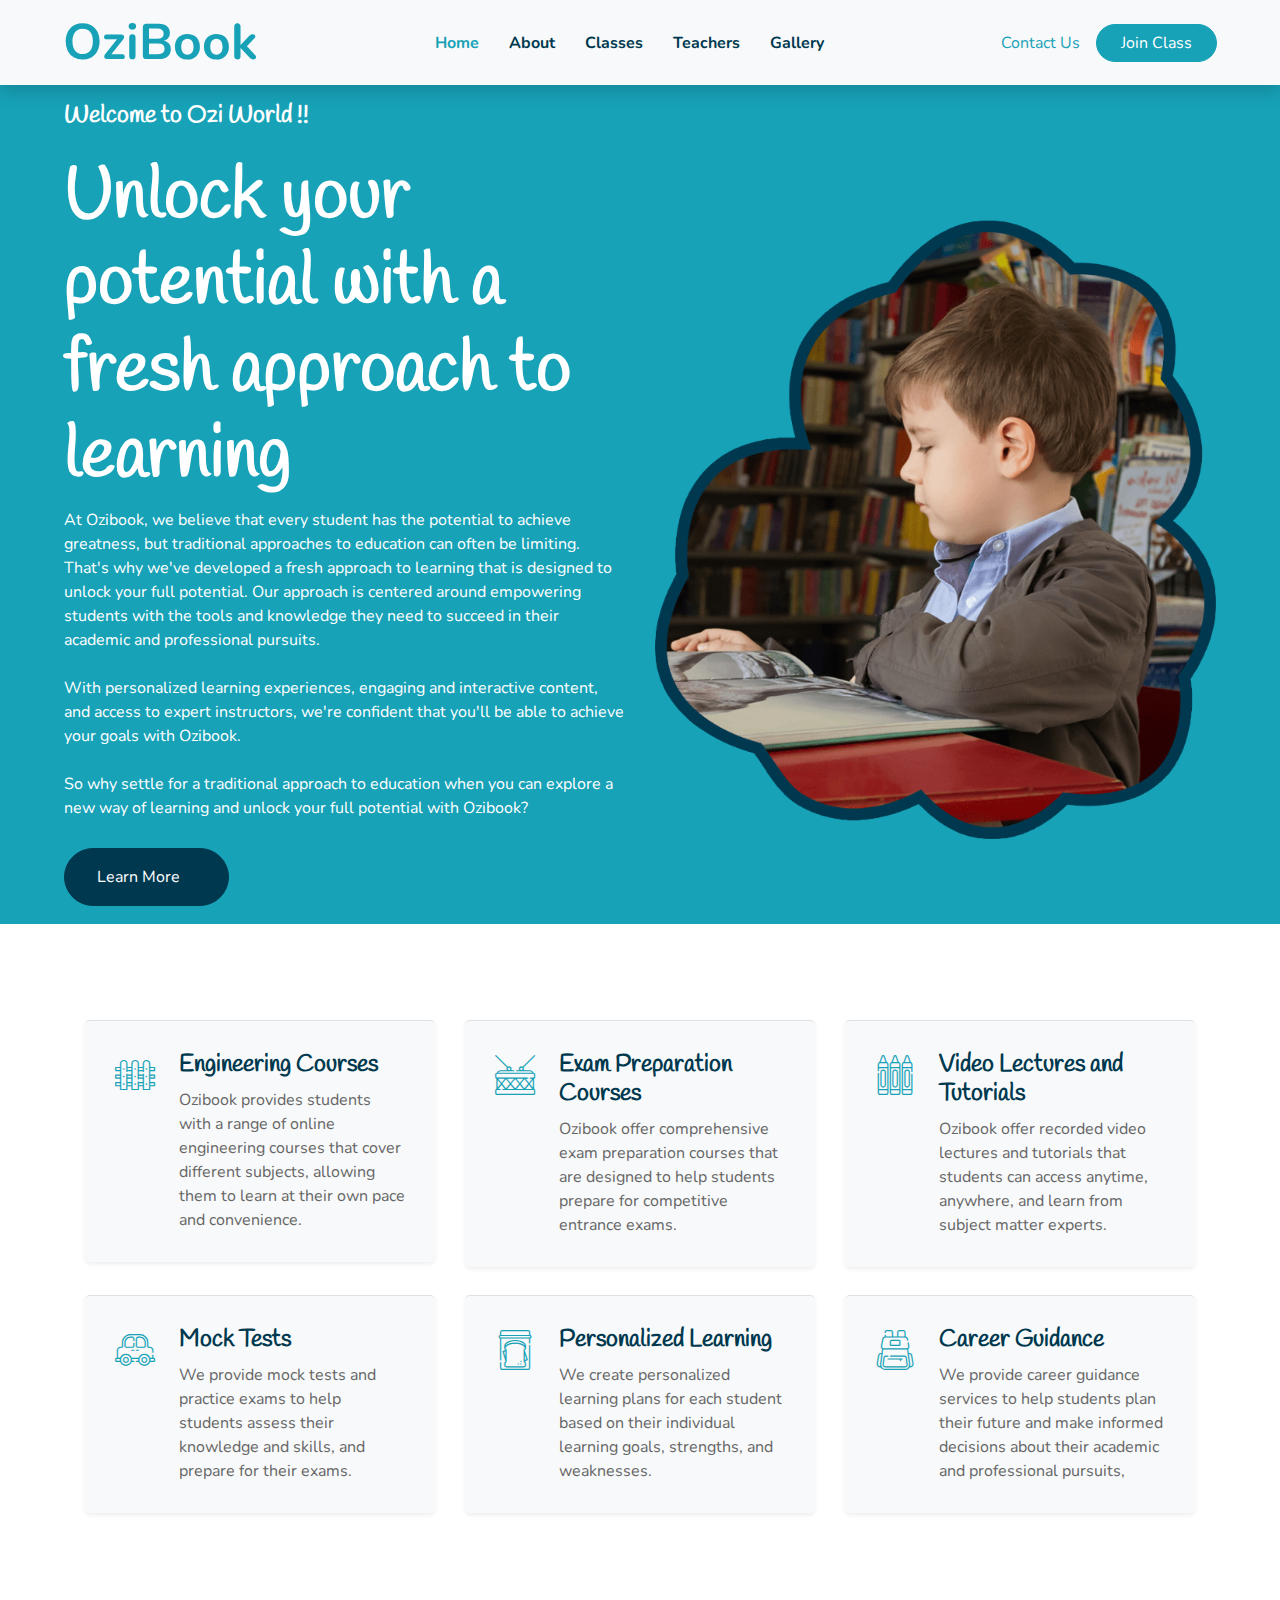
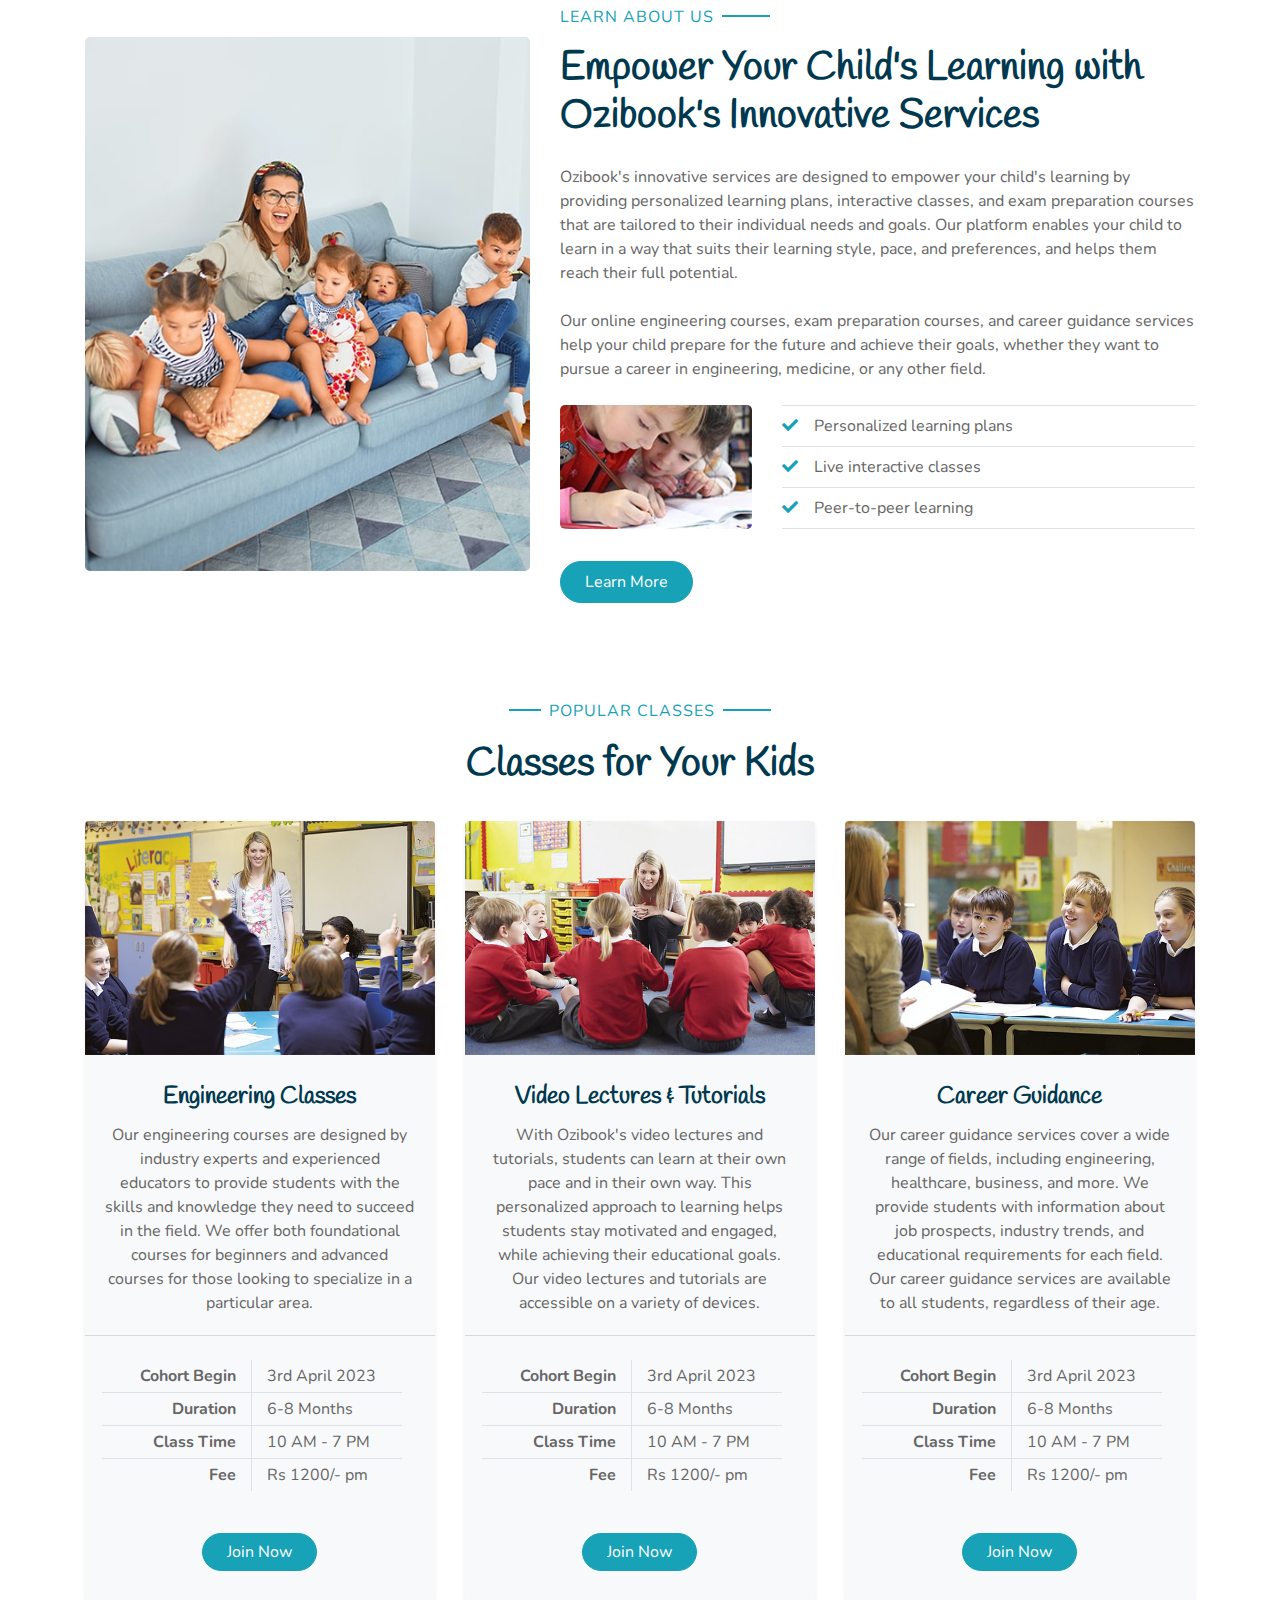
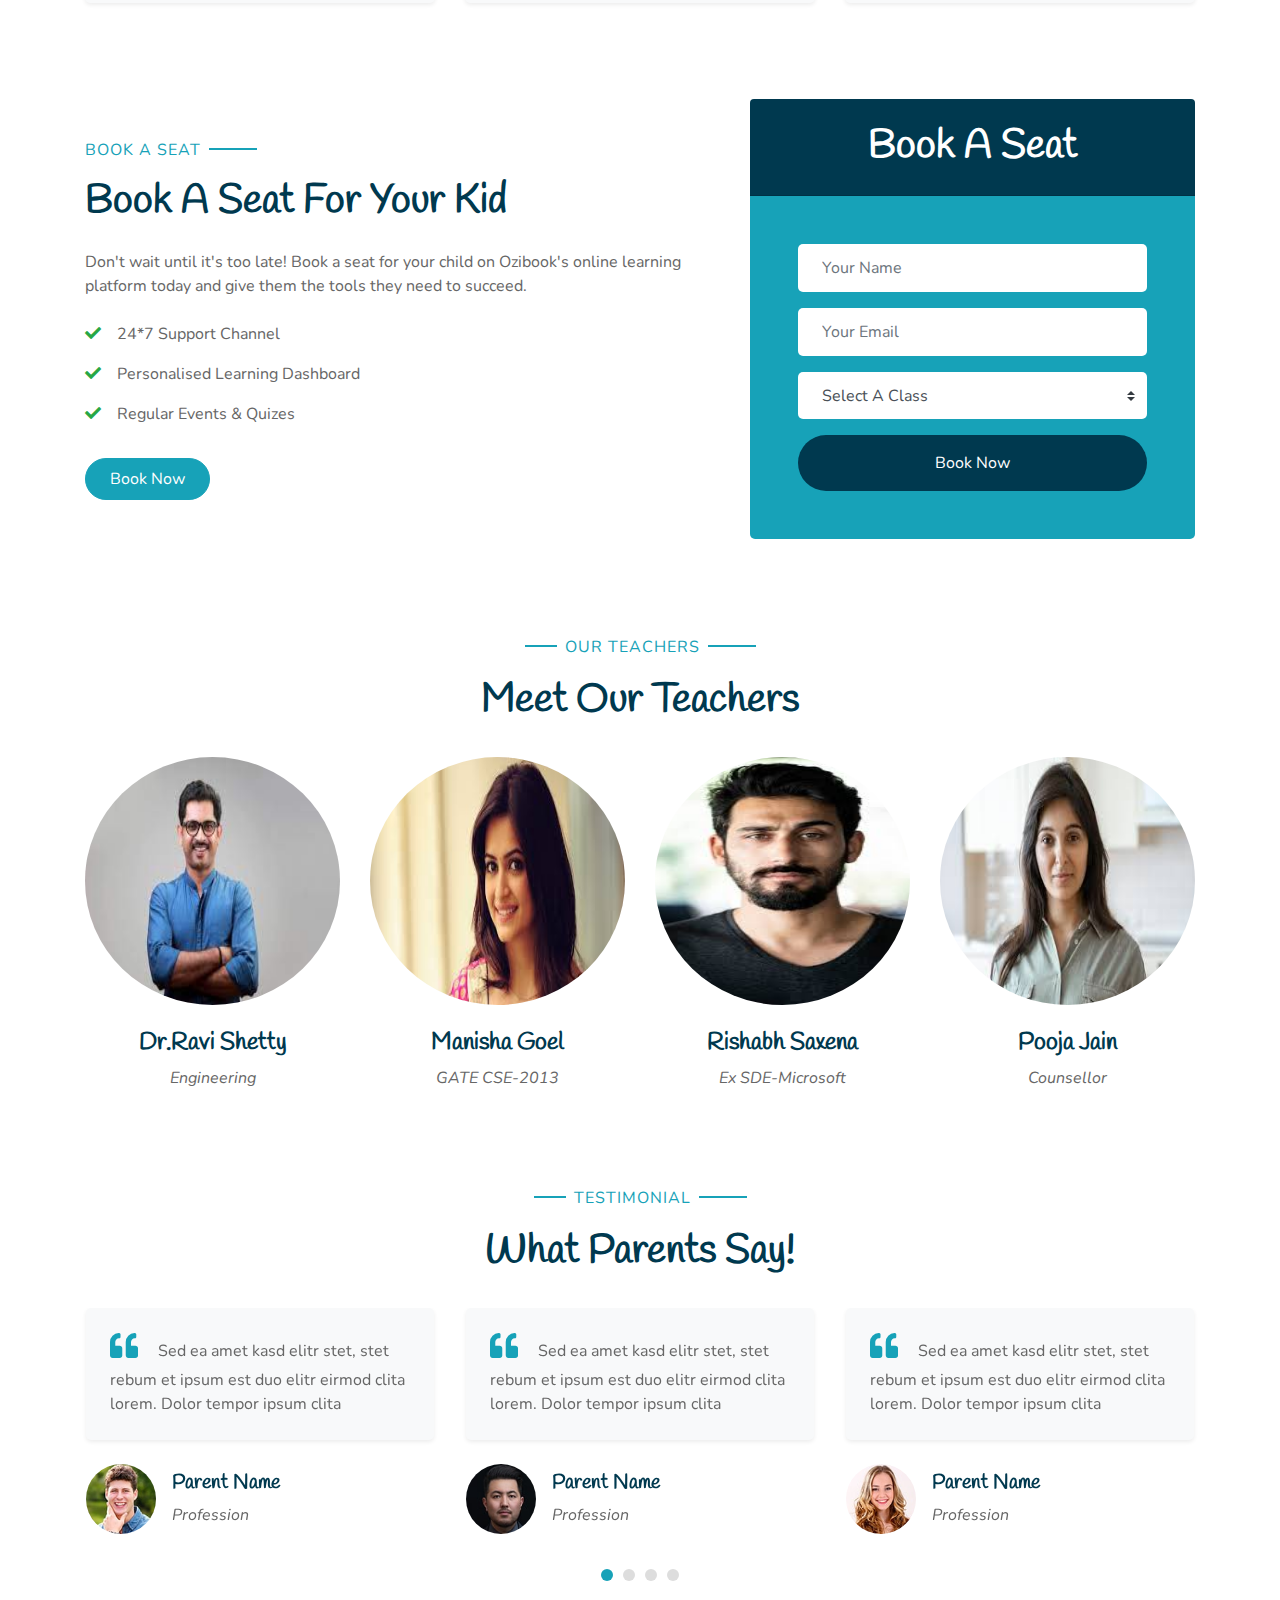
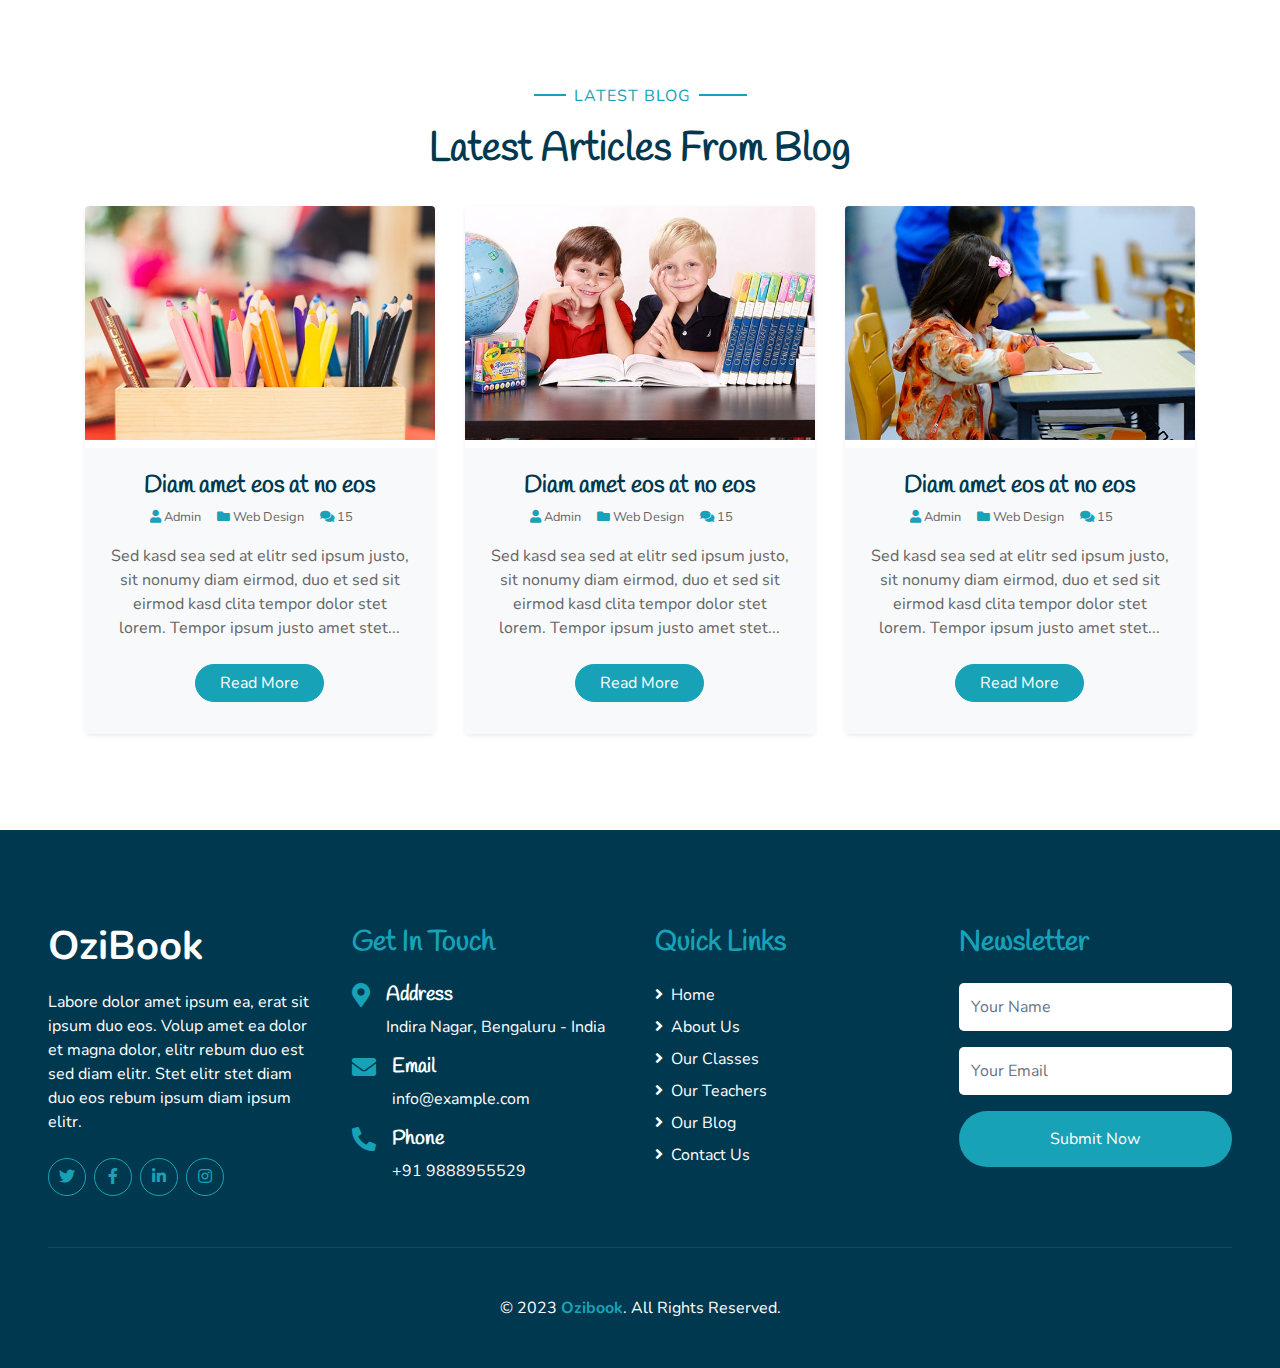
==== commit a7530c69: "updating" ====
--- a/index.html
+++ b/index.html
@@ -67,11 +67,11 @@
     <div class="container-fluid bg-primary px-0 px-md-5 mb-5">
         <div class="row align-items-center px-3">
             <div class="col-lg-6 text-center text-lg-left">
-                <h4 class="text-white mb-4 mt-5 mt-lg-0">Kids Learning Center</h4>
-                <h1 class="display-3 font-weight-bold text-white">New Approach to Kids Education</h1>
-                <p class="text-white mb-4">Sea ipsum kasd eirmod kasd magna, est sea et diam ipsum est amet sed sit.
-                    Ipsum dolor no justo dolor et, lorem ut dolor erat dolore sed ipsum at ipsum nonumy amet. Clita
-                    lorem dolore sed stet et est justo dolore.</p>
+                <h4 class="text-white mb-4 mt-5 mt-lg-0">Welcome to Ozi World !!</h4>
+                <h1 class="display-3 font-weight-bold text-white">Unlock your potential with a fresh approach to learning</h1>
+                <p class="text-white mb-4">At Ozibook, we believe that every student has the potential to achieve greatness, but traditional approaches to education can often be limiting. That's why we've developed a fresh approach to learning that is designed to unlock your full potential. Our approach is centered around empowering students with the tools and knowledge they need to succeed in their academic and professional pursuits. <br> <br>
+                    With personalized learning experiences, engaging and interactive content, and access to expert instructors, we're confident that you'll be able to achieve your goals with Ozibook.  <br><br>
+                    So why settle for a traditional approach to education when you can explore a new way of learning and unlock your full potential with Ozibook?</p>
                 <a href="" class="btn btn-secondary mt-1 py-3 px-5">Learn More</a>
             </div>
             <div class="col-lg-6 text-center text-lg-right">
@@ -90,8 +90,8 @@
                     <div class="d-flex bg-light shadow-sm border-top rounded mb-4" style="padding: 30px;">
                         <i class="flaticon-050-fence h1 font-weight-normal text-primary mb-3"></i>
                         <div class="pl-4">
-                            <h4>Play Ground</h4>
-                            <p class="m-0">Kasd labore kasd et dolor est rebum dolor ut, clita dolor vero lorem amet elitr vero...</p>
+                            <h4>Engineering Courses</h4>
+                            <p class="m-0">Ozibook provides students with a range of online engineering courses that cover different subjects, allowing them to learn at their own pace and convenience.</p>
                         </div>
                     </div>
                 </div>
@@ -99,8 +99,8 @@
                     <div class="d-flex bg-light shadow-sm border-top rounded mb-4" style="padding: 30px;">
                         <i class="flaticon-022-drum h1 font-weight-normal text-primary mb-3"></i>
                         <div class="pl-4">
-                            <h4>Engineering</h4>
-                            <p class="m-0">Kasd labore kasd et dolor est rebum dolor ut, clita dolor vero lorem amet elitr vero...</p>
+                            <h4>Exam Preparation Courses</h4>
+                            <p class="m-0">Ozibook offer comprehensive exam preparation courses that are designed to help students prepare for competitive entrance exams.</p>
                         </div>
                     </div>
                 </div>
@@ -108,8 +108,8 @@
                     <div class="d-flex bg-light shadow-sm border-top rounded mb-4" style="padding: 30px;">
                         <i class="flaticon-030-crayons h1 font-weight-normal text-primary mb-3"></i>
                         <div class="pl-4">
-                            <h4>Govt Prep</h4>
-                            <p class="m-0">Kasd labore kasd et dolor est rebum dolor ut, clita dolor vero lorem amet elitr vero...</p>
+                            <h4>Video Lectures and Tutorials</h4>
+                            <p class="m-0">Ozibook offer recorded video lectures and tutorials that students can access anytime, anywhere, and learn from subject matter experts.</p>
                         </div>
                     </div>
                 </div>
@@ -117,8 +117,8 @@
                     <div class="d-flex bg-light shadow-sm border-top rounded mb-4" style="padding: 30px;">
                         <i class="flaticon-017-toy-car h1 font-weight-normal text-primary mb-3"></i>
                         <div class="pl-4">
-                            <h4>GATE Exam</h4>
-                            <p class="m-0">Kasd labore kasd et dolor est rebum dolor ut, clita dolor vero lorem amet elitr vero...</p>
+                            <h4>Mock Tests</h4>
+                            <p class="m-0">We provide mock tests and practice exams to help students assess their knowledge and skills, and prepare for their exams.</p>
                         </div>
                     </div>
                 </div>
@@ -126,8 +126,8 @@
                     <div class="d-flex bg-light shadow-sm border-top rounded mb-4" style="padding: 30px;">
                         <i class="flaticon-025-sandwich h1 font-weight-normal text-primary mb-3"></i>
                         <div class="pl-4">
-                            <h4>Bank PO </h4>
-                            <p class="m-0">Kasd labore kasd et dolor est rebum dolor ut, clita dolor vero lorem amet elitr vero...</p>
+                            <h4>Personalized Learning </h4>
+                            <p class="m-0">We create personalized learning plans for each student based on their individual learning goals, strengths, and weaknesses.</p>
                         </div>
                     </div>
                 </div>
@@ -135,8 +135,8 @@
                     <div class="d-flex bg-light shadow-sm border-top rounded mb-4" style="padding: 30px;">
                         <i class="flaticon-047-backpack h1 font-weight-normal text-primary mb-3"></i>
                         <div class="pl-4">
-                            <h4>Mentorship</h4>
-                            <p class="m-0">Kasd labore kasd et dolor est rebum dolor ut, clita dolor vero lorem amet elitr vero...</p>
+                            <h4>Career Guidance</h4>
+                            <p class="m-0">We provide career guidance services to help students plan their future and make informed decisions about their academic and professional pursuits, </p>
                         </div>
                     </div>
                 </div>
@@ -155,19 +155,20 @@
                 </div>
                 <div class="col-lg-7">
                     <p class="section-title pr-5"><span class="pr-2">Learn About Us</span></p>
-                    <h1 class="mb-4">Best Tution For Your Kids</h1>
-                    <p>Invidunt lorem justo sanctus clita. Erat lorem labore ea, justo dolor lorem ipsum ut sed eos,
-                        ipsum et dolor kasd sit ea justo. Erat justo sed sed diam. Ea et erat ut sed diam sea ipsum est
-                        dolor</p>
+                    <h1 class="mb-4">Empower Your Child's Learning with Ozibook's Innovative Services</h1>
+                    <p>Ozibook's innovative services are designed to empower your child's learning by providing personalized learning plans, interactive classes, and exam preparation courses that are tailored to their individual needs and goals.  
+                    Our platform enables your child to learn in a way that suits their learning style, pace, and preferences, and helps them reach their full potential. 
+                <br><br>
+                Our online engineering courses, exam preparation courses, and career guidance services help your child prepare for the future and achieve their goals, whether they want to pursue a career in engineering, medicine, or any other field. </p>
                     <div class="row pt-2 pb-4">
                         <div class="col-6 col-md-4">
                             <img class="img-fluid rounded" src="img/about-2.jpg" alt="">
                         </div>
                         <div class="col-6 col-md-8">
                             <ul class="list-inline m-0">
-                                <li class="py-2 border-top border-bottom"><i class="fa fa-check text-primary mr-3"></i>Labore eos amet dolor amet diam</li>
-                                <li class="py-2 border-bottom"><i class="fa fa-check text-primary mr-3"></i>Etsea et sit dolor amet ipsum</li>
-                                <li class="py-2 border-bottom"><i class="fa fa-check text-primary mr-3"></i>Diam dolor diam elitripsum vero.</li>
+                                <li class="py-2 border-top border-bottom"><i class="fa fa-check text-primary mr-3"></i>Personalized learning plans</li>
+                                <li class="py-2 border-bottom"><i class="fa fa-check text-primary mr-3"></i>Live interactive classes</li>
+                                <li class="py-2 border-bottom"><i class="fa fa-check text-primary mr-3"></i>Peer-to-peer learning</li>
                             </ul>
                         </div>
                     </div>
@@ -191,25 +192,25 @@
                     <div class="card border-0 bg-light shadow-sm pb-2">
                         <img class="card-img-top mb-2" src="img/class-1.jpg" alt="">
                         <div class="card-body text-center">
-                            <h4 class="card-title">Engineering Live 1:1</h4>
-                            <p class="card-text">Justo ea diam stet diam ipsum no sit, ipsum vero et et diam ipsum duo et no et, ipsum ipsum erat duo amet clita duo</p>
+                            <h4 class="card-title">Engineering Classes</h4>
+                            <p class="card-text">Our engineering courses are designed by industry experts and experienced educators to provide students with the skills and knowledge they need to succeed in the field. We offer both foundational courses for beginners and advanced courses for those looking to specialize in a particular area.</p>
                         </div>
                         <div class="card-footer bg-transparent py-4 px-5">
                             <div class="row border-bottom">
-                                <div class="col-6 py-1 text-right border-right"><strong>Age of Kids</strong></div>
-                                <div class="col-6 py-1">19 - 23 Years</div>
-                            </div>
-                            <div class="row border-bottom">
-                                <div class="col-6 py-1 text-right border-right"><strong>Total Seats</strong></div>
-                                <div class="col-6 py-1">40 Seats</div>
+                                <div class="col-6 py-1 text-right border-right"><strong>Cohort Begin</strong></div>
+                                <div class="col-6 py-1">3rd April 2023</div>
+                            </div>
+                            <div class="row border-bottom">
+                                <div class="col-6 py-1 text-right border-right"><strong>Duration</strong></div>
+                                <div class="col-6 py-1">6-8 Months</div>
                             </div>
                             <div class="row border-bottom">
                                 <div class="col-6 py-1 text-right border-right"><strong>Class Time</strong></div>
-                                <div class="col-6 py-1">08:00 - 10:00</div>
+                                <div class="col-6 py-1">10 AM - 7 PM</div>
                             </div>
                             <div class="row">
-                                <div class="col-6 py-1 text-right border-right"><strong>Tution Fee</strong></div>
-                                <div class="col-6 py-1">Rs 599 / Month</div>
+                                <div class="col-6 py-1 text-right border-right"><strong>Fee</strong></div>
+                                <div class="col-6 py-1">Rs 1200/- pm</div>
                             </div>
                         </div>
                         <a href="" class="btn btn-primary px-4 mx-auto mb-4">Join Now</a>
@@ -219,25 +220,25 @@
                     <div class="card border-0 bg-light shadow-sm pb-2">
                         <img class="card-img-top mb-2" src="img/class-2.jpg" alt="">
                         <div class="card-body text-center">
-                            <h4 class="card-title">GATE Prep</h4>
-                            <p class="card-text">Justo ea diam stet diam ipsum no sit, ipsum vero et et diam ipsum duo et no et, ipsum ipsum erat duo amet clita duo</p>
+                            <h4 class="card-title">Video Lectures & Tutorials</h4>
+                            <p class="card-text"> With Ozibook's video lectures and tutorials, students can learn at their own pace and in their own way. This personalized approach to learning helps students stay motivated and engaged, while achieving their educational goals. Our video lectures and tutorials are accessible on a variety of devices. </p>
                         </div>
                         <div class="card-footer bg-transparent py-4 px-5">
                             <div class="row border-bottom">
-                                <div class="col-6 py-1 text-right border-right"><strong>Age of Kids</strong></div>
-                                <div class="col-6 py-1">21 - 25 Years</div>
-                            </div>
-                            <div class="row border-bottom">
-                                <div class="col-6 py-1 text-right border-right"><strong>Total Seats</strong></div>
-                                <div class="col-6 py-1">40 Seats</div>
+                                <div class="col-6 py-1 text-right border-right"><strong>Cohort Begin</strong></div>
+                                <div class="col-6 py-1">3rd April 2023</div>
+                            </div>
+                            <div class="row border-bottom">
+                                <div class="col-6 py-1 text-right border-right"><strong>Duration</strong></div>
+                                <div class="col-6 py-1">6-8 Months</div>
                             </div>
                             <div class="row border-bottom">
                                 <div class="col-6 py-1 text-right border-right"><strong>Class Time</strong></div>
-                                <div class="col-6 py-1">08:00 - 10:00</div>
+                                <div class="col-6 py-1">10 AM - 7 PM</div>
                             </div>
                             <div class="row">
-                                <div class="col-6 py-1 text-right border-right"><strong>Tution Fee</strong></div>
-                                <div class="col-6 py-1">Rs 599 / Month</div>
+                                <div class="col-6 py-1 text-right border-right"><strong>Fee</strong></div>
+                                <div class="col-6 py-1">Rs 1200/- pm</div>
                             </div>
                         </div>
                         <a href="" class="btn btn-primary px-4 mx-auto mb-4">Join Now</a>
@@ -247,25 +248,25 @@
                     <div class="card border-0 bg-light shadow-sm pb-2">
                         <img class="card-img-top mb-2" src="img/class-3.jpg" alt="">
                         <div class="card-body text-center">
-                            <h4 class="card-title">Govt. Prep</h4>
-                            <p class="card-text">Justo ea diam stet diam ipsum no sit, ipsum vero et et diam ipsum duo et no et, ipsum ipsum erat duo amet clita duo</p>
+                            <h4 class="card-title">Career Guidance</h4>
+                            <p class="card-text">Our career guidance services cover a wide range of fields, including engineering, healthcare, business, and more. We provide students with information about job prospects, industry trends, and educational requirements for each field. Our career guidance services are available to all students, regardless of their age.</p>
                         </div>
                         <div class="card-footer bg-transparent py-4 px-5">
                             <div class="row border-bottom">
-                                <div class="col-6 py-1 text-right border-right"><strong>Age of Kids</strong></div>
-                                <div class="col-6 py-1">22 - 30 Years</div>
-                            </div>
-                            <div class="row border-bottom">
-                                <div class="col-6 py-1 text-right border-right"><strong>Total Seats</strong></div>
-                                <div class="col-6 py-1">40 Seats</div>
+                                <div class="col-6 py-1 text-right border-right"><strong>Cohort Begin</strong></div>
+                                <div class="col-6 py-1">3rd April 2023</div>
+                            </div>
+                            <div class="row border-bottom">
+                                <div class="col-6 py-1 text-right border-right"><strong>Duration</strong></div>
+                                <div class="col-6 py-1">6-8 Months</div>
                             </div>
                             <div class="row border-bottom">
                                 <div class="col-6 py-1 text-right border-right"><strong>Class Time</strong></div>
-                                <div class="col-6 py-1">08:00 - 10:00</div>
+                                <div class="col-6 py-1">10 AM - 7 PM</div>
                             </div>
                             <div class="row">
-                                <div class="col-6 py-1 text-right border-right"><strong>Tution Fee</strong></div>
-                                <div class="col-6 py-1">Rs 599 / Month</div>
+                                <div class="col-6 py-1 text-right border-right"><strong>Fee</strong></div>
+                                <div class="col-6 py-1">Rs 1200/- pm</div>
                             </div>
                         </div>
                         <a href="" class="btn btn-primary px-4 mx-auto mb-4">Join Now</a>
@@ -284,13 +285,11 @@
                 <div class="col-lg-7 mb-5 mb-lg-0">
                     <p class="section-title pr-5"><span class="pr-2">Book A Seat</span></p>
                     <h1 class="mb-4">Book A Seat For Your Kid</h1>
-                    <p>Invidunt lorem justo sanctus clita. Erat lorem labore ea, justo dolor lorem ipsum ut sed eos,
-                        ipsum et dolor kasd sit ea justo. Erat justo sed sed diam. Ea et erat ut sed diam sea ipsum est
-                        dolor</p>
+                    <p>Don't wait until it's too late! Book a seat for your child on Ozibook's online learning platform today and give them the tools they need to succeed.</p>
                     <ul class="list-inline m-0">
-                        <li class="py-2"><i class="fa fa-check text-success mr-3"></i>Labore eos amet dolor amet diam</li>
-                        <li class="py-2"><i class="fa fa-check text-success mr-3"></i>Etsea et sit dolor amet ipsum</li>
-                        <li class="py-2"><i class="fa fa-check text-success mr-3"></i>Diam dolor diam elitripsum vero.</li>
+                        <li class="py-2"><i class="fa fa-check text-success mr-3"></i>24*7 Support Channel</li>
+                        <li class="py-2"><i class="fa fa-check text-success mr-3"></i>Personalised Learning Dashboard</li>
+                        <li class="py-2"><i class="fa fa-check text-success mr-3"></i>Regular Events & Quizes</li>
                     </ul>
                     <a href="" class="btn btn-primary mt-4 py-2 px-4">Book Now</a>
                 </div>
@@ -338,7 +337,7 @@
             <div class="row">
                 <div class="col-md-6 col-lg-3 text-center team mb-5">
                     <div class="position-relative overflow-hidden mb-4" style="border-radius: 100%;">
-                        <img class="img-fluid w-100" src="img/team-1.jpg" alt="" >
+                        <img class="img-fluid w-100" src="img/img1.jpg" alt="" >
                         <div
                             class="team-social d-flex align-items-center justify-content-center w-100 h-100 position-absolute">
                             <a class="btn btn-outline-light text-center mr-2 px-0" style="width: 38px; height: 38px;"
@@ -349,12 +348,12 @@
                                 href="#"><i class="fab fa-linkedin-in"></i></a>
                         </div>
                     </div>
-                    <h4>Julia Smith</h4>
-                    <i>Music Teacher</i>
+                    <h4>Dr.Ravi Shetty</h4>
+                    <i>Engineering</i>
                 </div>
                 <div class="col-md-6 col-lg-3 text-center team mb-5">
                     <div class="position-relative overflow-hidden mb-4" style="border-radius: 100%;">
-                        <img class="img-fluid w-100" src="img/team-2.jpg" alt="" >
+                        <img class="img-fluid w-100" src="img/img-3.jpg" alt="" >
                         <div
                             class="team-social d-flex align-items-center justify-content-center w-100 h-100 position-absolute">
                             <a class="btn btn-outline-light text-center mr-2 px-0" style="width: 38px; height: 38px;"
@@ -365,12 +364,12 @@
                                 href="#"><i class="fab fa-linkedin-in"></i></a>
                         </div>
                     </div>
-                    <h4>Jhon Doe</h4>
-                    <i>Language Teacher</i>
+                    <h4>Manisha Goel</h4>
+                    <i>GATE CSE-2013</i>
                 </div>
                 <div class="col-md-6 col-lg-3 text-center team mb-5">
                     <div class="position-relative overflow-hidden mb-4" style="border-radius: 100%;">
-                        <img class="img-fluid w-100" src="img/team-3.jpg" alt="" >
+                        <img class="img-fluid w-100" src="img/img-2.jpg" alt="" >
                         <div
                             class="team-social d-flex align-items-center justify-content-center w-100 h-100 position-absolute">
                             <a class="btn btn-outline-light text-center mr-2 px-0" style="width: 38px; height: 38px;"
@@ -381,12 +380,12 @@
                                 href="#"><i class="fab fa-linkedin-in"></i></a>
                         </div>
                     </div>
-                    <h4>Mollie Ross</h4>
-                    <i>Dance Teacher</i>
+                    <h4>Rishabh Saxena</h4>
+                    <i>Ex SDE-Microsoft</i>
                 </div>
                 <div class="col-md-6 col-lg-3 text-center team mb-5">
                     <div class="position-relative overflow-hidden mb-4" style="border-radius: 100%;">
-                        <img class="img-fluid w-100" src="img/team-4.jpg" alt="" >
+                        <img class="img-fluid w-100" src="img/img-4.jpg" alt="" >
                         <div
                             class="team-social d-flex align-items-center justify-content-center w-100 h-100 position-absolute">
                             <a class="btn btn-outline-light text-center mr-2 px-0" style="width: 38px; height: 38px;"
@@ -397,8 +396,8 @@
                                 href="#"><i class="fab fa-linkedin-in"></i></a>
                         </div>
                     </div>
-                    <h4>Donald John</h4>
-                    <i>Art Teacher</i>
+                    <h4>Pooja Jain</h4>
+                    <i>Counsellor</i>
                 </div>
             </div>
         </div>
--- a/css/style.css
+++ b/css/style.css
@@ -7528,8 +7528,10 @@
 }
 
 .w-100 {
-  width: 100% !important;
-}
+  width: 102% !important;
+  height: 248px;
+}
+
 
 .w-auto {
   width: auto !important;
@@ -7864,7 +7866,8 @@
 
 .pl-5,
 .px-5 {
-  padding-left: 3rem !important;
+  padding-left: 2rem !important;
+  margin-bottom: 18px
 }
 
 .m-n1 {
@@ -9464,6 +9467,7 @@
 @media (min-width: 992px) {
   .text-lg-left {
     text-align: left !important;
+    margin-top: 17px
   }
   .text-lg-right {
     text-align: right !important;
